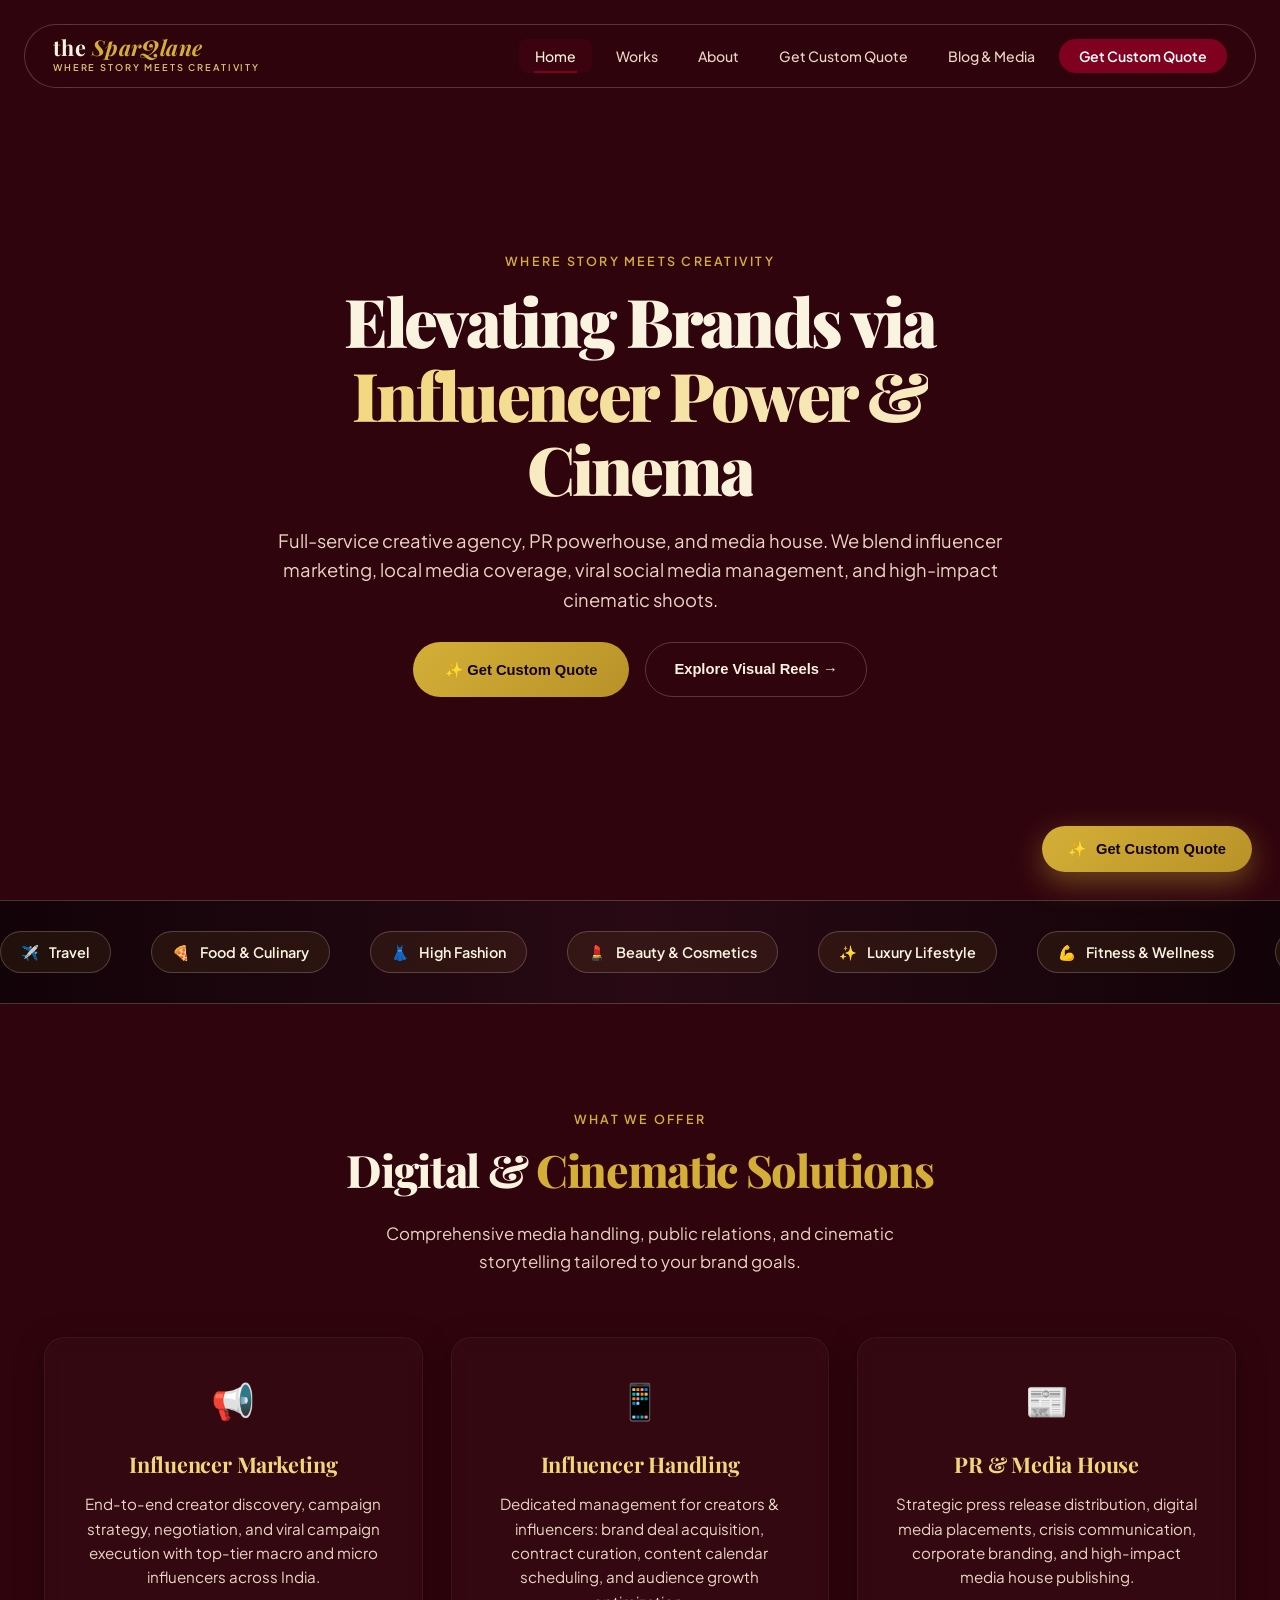
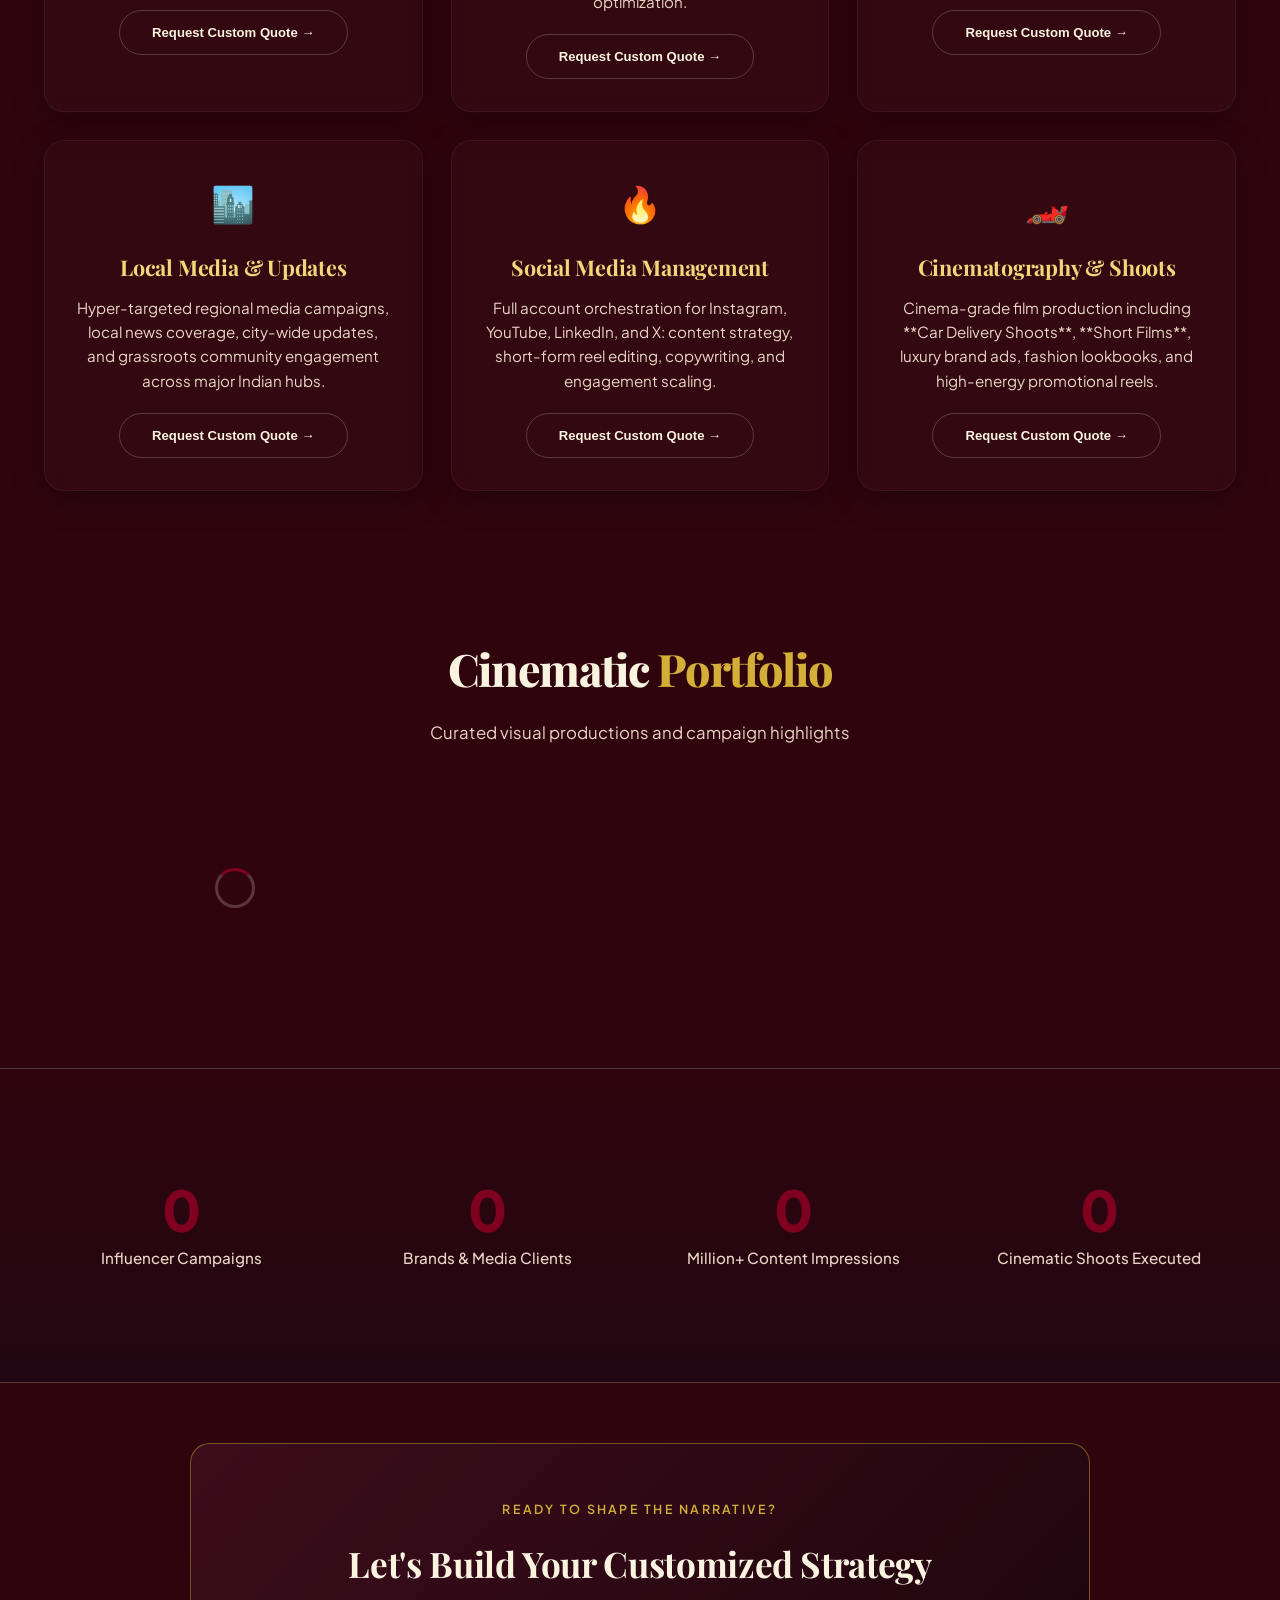
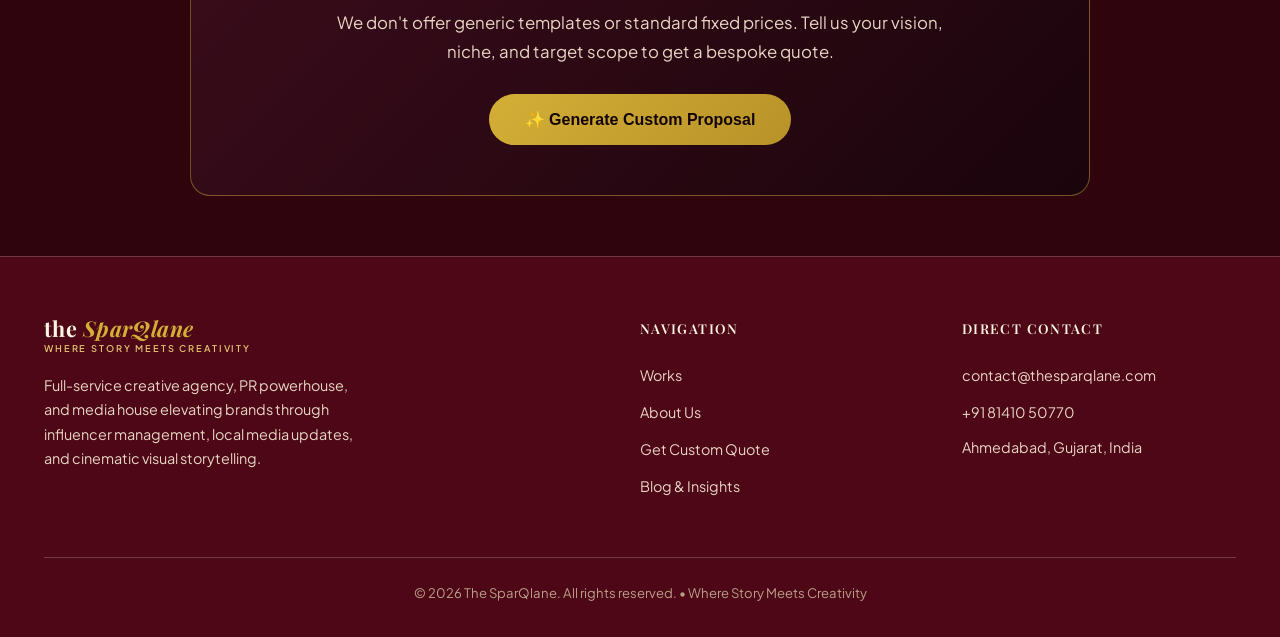
==== index.html @ 9ddf7412 "deploy: 0a9a94c76f637edf16ab7589ad669a1df0dd7931" ====
<!DOCTYPE html>
<html lang="en">

<head>
    <meta charset="UTF-8">
    <meta name="viewport" content="width=device-width, initial-scale=1.0">
    <title>The SparQlane — Influencer Marketing, PR, Media House & Cinematic Studio</title>
    <meta name="description"
        content="The SparQlane — Where Story Meets Creativity. Premier agency for Influencer Marketing, PR, Media House coverage, Local Media Updates, Social Media Management, and Cinematic Shoots (Car Delivery, Short Films).">
    <link rel="stylesheet" href="css/style.css">

    <!-- Favicon & App Icons -->
    <link rel="icon" type="image/x-icon" href="favicon.ico">
    <link rel="icon" type="image/png" sizes="16x16" href="img/favicon-16x16.png">
    <link rel="icon" type="image/png" sizes="32x32" href="img/favicon-32x32.png">

    <!-- Open Graph / Facebook -->
    <meta property="og:type" content="website">
    <meta property="og:url" content="https://thesparqlane.com/">
    <meta property="og:title" content="The SparQlane — Where Story Meets Creativity">
    <meta property="og:description" content="Premier agency for Influencer Marketing, PR, Media House coverage, Local Media Updates, Social Media Management, and Cinematic Shoots.">

    <!-- Schema.org JSON-LD structured data for The SparQlane -->
    <script type="application/ld+json">
    {
      "@context": "https://schema.org",
      "@type": "MarketingAgency",
      "name": "The SparQlane",
      "alternateName": "where story meets creativity",
      "url": "https://thesparqlane.com/",
      "telephone": "+918141050770",
      "priceRange": "$$$",
      "address": {
        "@type": "PostalAddress",
        "addressLocality": "Ahmedabad",
        "addressRegion": "Gujarat",
        "addressCountry": "IN"
      },
      "sameAs": [
        "https://instagram.com/thesparqlane",
        "https://youtube.com/thesparqlane",
        "https://x.com/thesparqlane"
      ]
    }
    </script>
</head>

<body>

    <!-- Scroll Progress Bar -->
    <div class="scroll-progress-bar" id="scroll-progress"></div>

    <!-- ── Navbar ──────────────────────────────────────────────────────────── -->
    <nav class="navbar" id="navbar">
        <div class="container">
            <a href="index.html" class="nav-logo">
                <div class="nav-logo-text">
                    <span class="brand-name-title">the <span>SparQlane</span></span>
                    <span class="brand-tagline-micro">WHERE STORY MEETS CREATIVITY</span>
                </div>
            </a>
            <button class="nav-toggle" id="nav-toggle" aria-label="Toggle navigation menu" aria-expanded="false">
                <span></span><span></span><span></span>
            </button>
            <ul class="nav-links" id="nav-links">
                <li><a href="index.html" class="active">Home</a></li>
                <li><a href="works.html">Works</a></li>
                <li><a href="about.html">About</a></li>
                <li><a href="pricing.html">Get Custom Quote</a></li>
                <li><a href="blog.html">Blog & Media</a></li>
                <li><a href="#" onclick="openQuoteModal(); return false;" class="nav-cta btn-glow-pulse">Get Custom Quote</a></li>
            </ul>
        </div>
    </nav>

    <!-- ── Hero Section ───────────────────────────────────────────────────── -->
    <section class="hero">
        <div class="hero-content animate-entrance stagger-1">
            <div class="tagline-sub animate-entrance stagger-2" style="margin-bottom: 12px;">WHERE STORY MEETS CREATIVITY</div>
            <h1 class="animate-entrance stagger-3" style="font-size: clamp(2.4rem, 5.5vw, 4.2rem); margin-bottom: 20px;">
                Elevating Brands via <span class="gradient-text" style="background: linear-gradient(135deg, var(--gold-bright), var(--text-primary)); -webkit-background-clip: text; -webkit-text-fill-color: transparent;">Influencer Power & Cinema</span>
            </h1>
            <p class="setting-tagline animate-entrance stagger-4" style="max-width: 780px; margin: 0 auto 28px; font-size: 1.15rem; color: var(--text-secondary);">
                Full-service creative agency, PR powerhouse, and media house. We blend influencer marketing, local media coverage, viral social media management, and high-impact cinematic shoots.
            </p>

            <div class="hero-buttons animate-entrance stagger-5" style="display:flex; gap:16px; justify-content:center; flex-wrap:wrap;">
                <button onclick="openQuoteModal()" class="btn btn-primary btn-glow-pulse" style="background: linear-gradient(135deg, var(--gold), #b89228); color:#120308; font-weight:700; padding: 14px 32px; border-radius: 40px;">
                    ✨ Get Custom Quote
                </button>
                <a href="works.html" class="btn btn-secondary" style="border-radius: 40px; padding: 14px 28px; border-color: var(--border);">
                    Explore Visual Reels →
                </a>
            </div>
        </div>
    </section>

    <!-- ── Niche Marquee Ticker ───────────────────────────────────────────── -->
    <div class="niche-ticker-section">
        <div class="niche-ticker-track">
            <div class="niche-pill-item"><span class="niche-pill-icon">✈️</span> Travel</div>
            <div class="niche-pill-item"><span class="niche-pill-icon">🍕</span> Food & Culinary</div>
            <div class="niche-pill-item"><span class="niche-pill-icon">👗</span> High Fashion</div>
            <div class="niche-pill-item"><span class="niche-pill-icon">💄</span> Beauty & Cosmetics</div>
            <div class="niche-pill-item"><span class="niche-pill-icon">✨</span> Luxury Lifestyle</div>
            <div class="niche-pill-item"><span class="niche-pill-icon">💪</span> Fitness & Wellness</div>
            <div class="niche-pill-item"><span class="niche-pill-icon">💼</span> Corporate & Business</div>
            <div class="niche-pill-item"><span class="niche-pill-icon">🏛️</span> History & Heritage</div>
            <div class="niche-pill-item"><span class="niche-pill-icon">🏎️</span> Car Delivery Shoots</div>
            <div class="niche-pill-item"><span class="niche-pill-icon">🍿</span> Short Films</div>
            <!-- Duplicate for continuous marquee -->
            <div class="niche-pill-item"><span class="niche-pill-icon">✈️</span> Travel</div>
            <div class="niche-pill-item"><span class="niche-pill-icon">🍕</span> Food & Culinary</div>
            <div class="niche-pill-item"><span class="niche-pill-icon">👗</span> High Fashion</div>
            <div class="niche-pill-item"><span class="niche-pill-icon">💄</span> Beauty & Cosmetics</div>
            <div class="niche-pill-item"><span class="niche-pill-icon">✨</span> Luxury Lifestyle</div>
            <div class="niche-pill-item"><span class="niche-pill-icon">💪</span> Fitness & Wellness</div>
            <div class="niche-pill-item"><span class="niche-pill-icon">💼</span> Corporate & Business</div>
            <div class="niche-pill-item"><span class="niche-pill-icon">🏛️</span> History & Heritage</div>
            <div class="niche-pill-item"><span class="niche-pill-icon">🏎️</span> Car Delivery Shoots</div>
            <div class="niche-pill-item"><span class="niche-pill-icon">🍿</span> Short Films</div>
        </div>
    </div>

    <!-- ── Services Section ───────────────────────────────────────────────── -->
    <section class="section" id="services-section">
        <div class="container">
            <div style="text-align:center; max-width:700px; margin: 0 auto 50px;">
                <span class="tagline-sub">WHAT WE OFFER</span>
                <h2 class="section-title fade-in">Digital & <span class="accent-text" style="color:var(--gold);">Cinematic Solutions</span></h2>
                <p class="section-subtitle fade-in">Comprehensive media handling, public relations, and cinematic storytelling tailored to your brand goals.</p>
            </div>

            <div class="workflow-grid" style="display:grid; grid-template-columns: repeat(auto-fit, minmax(320px, 1fr)); gap: 28px;">
                
                <div class="workflow-card glass-card fade-in" style="background: var(--bg-card); border: 1px solid var(--border); padding: 32px; border-radius: var(--radius-lg); position:relative;">
                    <div style="font-size: 2.2rem; margin-bottom: 16px;">📢</div>
                    <h3 style="font-size: 1.35rem; color: var(--gold-bright); margin-bottom: 10px;">Influencer Marketing</h3>
                    <p style="color: var(--text-secondary); font-size: 0.95rem; line-height: 1.6;">
                        End-to-end creator discovery, campaign strategy, negotiation, and viral campaign execution with top-tier macro and micro influencers across India.
                    </p>
                    <button onclick="openQuoteModal('Influencer Marketing')" class="btn btn-secondary" style="margin-top: 20px; font-size: 0.82rem; border-color: var(--border);">Request Custom Quote →</button>
                </div>

                <div class="workflow-card glass-card fade-in" style="background: var(--bg-card); border: 1px solid var(--border); padding: 32px; border-radius: var(--radius-lg);">
                    <div style="font-size: 2.2rem; margin-bottom: 16px;">📱</div>
                    <h3 style="font-size: 1.35rem; color: var(--gold-bright); margin-bottom: 10px;">Influencer Handling</h3>
                    <p style="color: var(--text-secondary); font-size: 0.95rem; line-height: 1.6;">
                        Dedicated management for creators & influencers: brand deal acquisition, contract curation, content calendar scheduling, and audience growth optimization.
                    </p>
                    <button onclick="openQuoteModal('Influencer Handling')" class="btn btn-secondary" style="margin-top: 20px; font-size: 0.82rem; border-color: var(--border);">Request Custom Quote →</button>
                </div>

                <div class="workflow-card glass-card fade-in" style="background: var(--bg-card); border: 1px solid var(--border); padding: 32px; border-radius: var(--radius-lg);">
                    <div style="font-size: 2.2rem; margin-bottom: 16px;">📰</div>
                    <h3 style="font-size: 1.35rem; color: var(--gold-bright); margin-bottom: 10px;">PR & Media House</h3>
                    <p style="color: var(--text-secondary); font-size: 0.95rem; line-height: 1.6;">
                        Strategic press release distribution, digital media placements, crisis communication, corporate branding, and high-impact media house publishing.
                    </p>
                    <button onclick="openQuoteModal('PR & Media House')" class="btn btn-secondary" style="margin-top: 20px; font-size: 0.82rem; border-color: var(--border);">Request Custom Quote →</button>
                </div>

                <div class="workflow-card glass-card fade-in" style="background: var(--bg-card); border: 1px solid var(--border); padding: 32px; border-radius: var(--radius-lg);">
                    <div style="font-size: 2.2rem; margin-bottom: 16px;">🏙️</div>
                    <h3 style="font-size: 1.35rem; color: var(--gold-bright); margin-bottom: 10px;">Local Media & Updates</h3>
                    <p style="color: var(--text-secondary); font-size: 0.95rem; line-height: 1.6;">
                        Hyper-targeted regional media campaigns, local news coverage, city-wide updates, and grassroots community engagement across major Indian hubs.
                    </p>
                    <button onclick="openQuoteModal('Local Media & Local Updates')" class="btn btn-secondary" style="margin-top: 20px; font-size: 0.82rem; border-color: var(--border);">Request Custom Quote →</button>
                </div>

                <div class="workflow-card glass-card fade-in" style="background: var(--bg-card); border: 1px solid var(--border); padding: 32px; border-radius: var(--radius-lg);">
                    <div style="font-size: 2.2rem; margin-bottom: 16px;">🔥</div>
                    <h3 style="font-size: 1.35rem; color: var(--gold-bright); margin-bottom: 10px;">Social Media Management</h3>
                    <p style="color: var(--text-secondary); font-size: 0.95rem; line-height: 1.6;">
                        Full account orchestration for Instagram, YouTube, LinkedIn, and X: content strategy, short-form reel editing, copywriting, and engagement scaling.
                    </p>
                    <button onclick="openQuoteModal('Social Media Management')" class="btn btn-secondary" style="margin-top: 20px; font-size: 0.82rem; border-color: var(--border);">Request Custom Quote →</button>
                </div>

                <div class="workflow-card glass-card fade-in" style="background: var(--bg-card); border: 1px solid var(--border); padding: 32px; border-radius: var(--radius-lg);">
                    <div style="font-size: 2.2rem; margin-bottom: 16px;">🏎️</div>
                    <h3 style="font-size: 1.35rem; color: var(--gold-bright); margin-bottom: 10px;">Cinematography & Shoots</h3>
                    <p style="color: var(--text-secondary); font-size: 0.95rem; line-height: 1.6;">
                        Cinema-grade film production including **Car Delivery Shoots**, **Short Films**, luxury brand ads, fashion lookbooks, and high-energy promotional reels.
                    </p>
                    <button onclick="openQuoteModal('Cinematography Shoot')" class="btn btn-secondary" style="margin-top: 20px; font-size: 0.82rem; border-color: var(--border);">Request Custom Quote →</button>
                </div>

            </div>
        </div>
    </section>

    <!-- ── Featured Portfolio ─────────────────────────────────────────────── -->
    <section class="section" id="featured-section" style="padding-top: 40px;">
        <div class="container">
            <h2 class="section-title fade-in">Cinematic <span class="accent-text" style="color:var(--gold);">Portfolio</span></h2>
            <p class="section-subtitle fade-in">Curated visual productions and campaign highlights</p>
            <div class="featured-grid" id="featured-grid">
                <div class="loading">
                    <div class="spinner"></div>
                </div>
            </div>
        </div>
    </section>

    <!-- ── Agency Performance Impact ──────────────────────────────────────── -->
    <section class="stats-section section" style="padding: 80px 0; background: linear-gradient(180deg, var(--bg-primary), #200711);">
        <div class="container">
            <div class="stats-grid">
                <div class="stat-item fade-in">
                    <div class="stat-number" data-target="250">0</div>
                    <div class="stat-label">Influencer Campaigns</div>
                </div>
                <div class="stat-item fade-in">
                    <div class="stat-number" data-target="180">0</div>
                    <div class="stat-label">Brands & Media Clients</div>
                </div>
                <div class="stat-item fade-in">
                    <div class="stat-number" data-target="15">0</div>
                    <div class="stat-label">Million+ Content Impressions</div>
                </div>
                <div class="stat-item fade-in">
                    <div class="stat-number" data-target="100">0</div>
                    <div class="stat-label">Cinematic Shoots Executed</div>
                </div>
            </div>
        </div>
    </section>

    <!-- ── Custom Quote CTA Banner ────────────────────────────────────────── -->
    <section class="section" style="padding: 60px 0;">
        <div class="container">
            <div class="quote-card-builder" style="text-align: center; max-width: 900px; margin: 0 auto; background: linear-gradient(135deg, rgba(65,16,32,0.8), rgba(24,5,12,0.9)); border: 1px solid var(--border-light); padding: 50px 30px;">
                <span class="tagline-sub">READY TO SHAPE THE NARRATIVE?</span>
                <h2 style="font-size: 2.2rem; color: var(--text-primary); margin: 12px 0 16px;">Let's Build Your Customized Strategy</h2>
                <p style="color: var(--text-secondary); max-width: 620px; margin: 0 auto 28px; font-size: 1.05rem;">
                    We don't offer generic templates or standard fixed prices. Tell us your vision, niche, and target scope to get a bespoke quote.
                </p>
                <button onclick="openQuoteModal()" class="btn btn-primary btn-glow-pulse" style="background: linear-gradient(135deg, var(--gold), #b89228); color:#120308; font-weight:700; font-size: 1rem; padding: 16px 36px; border-radius: 50px;">
                    ✨ Generate Custom Proposal
                </button>
            </div>
        </div>
    </section>

    <!-- ── Lightbox ───────────────────────────────────────────────────────── -->
    <div class="lightbox" id="lightbox">
        <button class="lightbox-close" onclick="closeLightbox()">✕</button>
        <div class="lightbox-content">
            <iframe id="lightbox-iframe" src="" allowfullscreen
                allow="accelerometer; autoplay; clipboard-write; encrypted-media; gyroscope; picture-in-picture">
            </iframe>
        </div>
    </div>

    <!-- ── Footer ─────────────────────────────────────────────────────────── -->
    <footer class="footer">
        <div class="container">
            <div class="footer-grid">
                <div class="footer-brand">
                    <a href="index.html" class="nav-logo">
                        <div class="nav-logo-text">
                            <span class="brand-name-title">the <span>SparQlane</span></span>
                            <span class="brand-tagline-micro">WHERE STORY MEETS CREATIVITY</span>
                        </div>
                    </a>
                    <p class="setting-about_text" style="margin-top: 16px;">
                        Full-service creative agency, PR powerhouse, and media house elevating brands through influencer management, local media updates, and cinematic visual storytelling.
                    </p>
                </div>
                <div>
                    <h4>Navigation</h4>
                    <ul class="footer-links">
                        <li><a href="works.html">Works</a></li>
                        <li><a href="about.html">About Us</a></li>
                        <li><a href="pricing.html">Get Custom Quote</a></li>
                        <li><a href="blog.html">Blog & Insights</a></li>
                    </ul>
                </div>
                <div>
                    <h4>Direct Contact</h4>
                    <ul class="footer-links">
                        <li><a href="mailto:contact@thesparqlane.com" class="setting-email">contact@thesparqlane.com</a></li>
                        <li><a href="tel:+918141050770" class="setting-phone">+91 81410 50770</a></li>
                        <li class="setting-location" style="color: var(--text-secondary); font-size: 0.9rem;">Ahmedabad, Gujarat, India</li>
                    </ul>
                </div>
            </div>
            <div class="footer-bottom">
                &copy; 2026 <span class="setting-site_name">The SparQlane</span>. All rights reserved. • Where Story Meets Creativity
            </div>
        </div>
    </footer>

    <!-- ── Scripts ─────────────────────────────────────────────────────────── -->
    <script src="js/api.js"></script>
    <script src="js/gallery.js"></script>
    <script>
        window.addEventListener("scroll", () => {
            const scrollProgress = document.getElementById("scroll-progress");
            if (scrollProgress) {
                const totalHeight = document.documentElement.scrollHeight - window.innerHeight;
                if (totalHeight > 0) {
                    scrollProgress.style.width = ((window.scrollY / totalHeight) * 100) + "%";
                }
            }
            document.getElementById("navbar").classList.toggle("scrolled", window.scrollY > 50);
        });

        const navToggle = document.getElementById("nav-toggle");
        const navLinks = document.getElementById("nav-links");
        navToggle.addEventListener("click", () => {
            navToggle.classList.toggle("active");
            navLinks.classList.toggle("open");
        });

        const observer = new IntersectionObserver(
            (entries) => entries.forEach((e) => {
                if (e.isIntersecting) { e.target.classList.add("visible"); observer.unobserve(e.target); }
            }),
            { threshold: 0.15 }
        );
        document.querySelectorAll(".fade-in, .fade-in-left, .fade-in-right").forEach((el) => observer.observe(el));
    </script>
</body>

</html>
---- css/style.css ----
/* ═══════════════════════════════════════════════════════════════════════════════
   THE SPARQLANE — Creative Agency, PR & Media House
   WHERE STORY MEETS CREATIVITY
   Color Palette: Deep Rich Maroon (#30040D / #4D0717) + Soft Warm Beige (#F5EBE0 / #FAF3E0) + Champagne Gold (#D4AF37)
   Fonts: Playfair Display & Plus Jakarta Sans (Google Fonts)
   ═══════════════════════════════════════════════════════════════════════════════ */

@import url('https://fonts.googleapis.com/css2?family=Playfair+Display:ital,wght@0,400;0,600;0,700;0,800;1,400;1,600&family=Plus+Jakarta+Sans:ital,wght@0,300;0,400;0,500;0,600;0,700;0,800;1,400&family=Outfit:wght@400;600;700&display=swap');

/* ── CSS Custom Properties ─────────────────────────────────────────────────── */
:root {
    --bg-primary: #30040D;
    --bg-secondary: #4D0717;
    --bg-card: rgba(77, 7, 23, 0.75);
    --bg-card-hover: rgba(105, 12, 33, 0.9);
    --bg-glass: rgba(48, 4, 13, 0.92);
    --text-primary: #FAF3E0;
    --text-secondary: #E8D5C4;
    --text-muted: #BC9F88;
    --accent: #800020;
    --accent-hover: #9E0A2D;
    --accent-glow: rgba(128, 0, 32, 0.4);
    --accent-subtle: rgba(128, 0, 32, 0.15);
    --beige: #F5EBE0;
    --beige-light: #FAF3E0;
    --beige-muted: #D9C3B0;
    --gold: #D4AF37;
    --gold-bright: #F2D679;
    --gold-glow: rgba(212, 175, 55, 0.35);
    --gold-subtle: rgba(212, 175, 55, 0.12);
    --border: rgba(245, 235, 224, 0.22);
    --border-light: rgba(212, 175, 55, 0.45);
    --success: #10b981;
    --error: #ef4444;
    --radius-sm: 8px;
    --radius-md: 14px;
    --radius-lg: 20px;
    --radius-xl: 28px;
    --shadow-sm: 0 4px 14px rgba(0,0,0,0.4);
    --shadow-md: 0 12px 40px rgba(0,0,0,0.6);
    --shadow-lg: 0 20px 60px rgba(0,0,0,0.75);
    --shadow-glow: 0 0 35px rgba(212, 175, 55, 0.2);
    --transition: 0.3s cubic-bezier(0.4, 0, 0.2, 1);
    --transition-fast: 0.15s ease;
    --max-width: 1240px;
    --nav-height: 88px;

    /* Secondary highlights */
    --secondary-accent: #F5EBE0;
    --secondary-accent-glow: rgba(245, 235, 224, 0.25);
}

/* ── Reset & Base ──────────────────────────────────────────────────────────── */
*, *::before, *::after {
    margin: 0;
    padding: 0;
    box-sizing: border-box;
}

html {
    scroll-behavior: smooth;
    font-size: 16px;
    -webkit-font-smoothing: antialiased;
    -moz-osx-font-smoothing: grayscale;
}

body {
    font-family: 'Plus Jakarta Sans', -apple-system, BlinkMacSystemFont, sans-serif;
    background: var(--bg-primary);
    color: var(--text-primary);
    line-height: 1.7;
    overflow-x: hidden;
    min-height: 100vh;
}

h1, h2, h3, h4, h5, h6, .section-title, .nav-logo {
    font-family: 'Playfair Display', 'Outfit', serif;
    letter-spacing: -0.01em;
}

.tagline-sub {
    font-family: 'Plus Jakarta Sans', sans-serif;
    letter-spacing: 0.18em;
    text-transform: uppercase;
    font-size: 0.78rem;
    font-weight: 600;
    color: var(--gold);
}

a {
    color: var(--accent);
    text-decoration: none;
    transition: color var(--transition-fast);
}

a:hover {
    color: var(--accent-hover);
}

img {
    max-width: 100%;
    height: auto;
    display: block;
}

/* ── Scrollbar ─────────────────────────────────────────────────────────────── */
::-webkit-scrollbar {
    width: 8px;
}
::-webkit-scrollbar-track {
    background: var(--bg-primary);
}
::-webkit-scrollbar-thumb {
    background: var(--border-light);
    border-radius: 4px;
}
::-webkit-scrollbar-thumb:hover {
    background: var(--text-muted);
}

/* ── Utility Classes ──────────────────────────────────────────────────────── */
.container {
    max-width: var(--max-width);
    margin: 0 auto;
    padding: 0 24px;
}

.section {
    padding: 100px 0;
}

.section-title {
    font-size: clamp(1.8rem, 4vw, 2.8rem);
    font-weight: 800;
    text-align: center;
    margin-bottom: 12px;
    letter-spacing: -0.03em;
}

.section-subtitle {
    text-align: center;
    color: var(--text-secondary);
    font-size: 1.05rem;
    margin-bottom: 60px;
    max-width: 600px;
    margin-left: auto;
    margin-right: auto;
}

.accent-text {
    color: var(--accent);
}

.gradient-text {
    background: linear-gradient(135deg, var(--accent), var(--secondary-accent));
    -webkit-background-clip: text;
    background-clip: text;
    -webkit-text-fill-color: transparent;
}

/* ── Fade-in Animation ─────────────────────────────────────────────────────── */
.fade-in {
    opacity: 0;
    transform: translateY(30px);
    transition: opacity 0.8s ease, transform 0.8s ease;
}

.fade-in.visible {
    opacity: 1;
    transform: translateY(0);
}

.fade-in-left {
    opacity: 0;
    transform: translateX(-40px);
    transition: opacity 0.8s ease, transform 0.8s ease;
}

.fade-in-left.visible {
    opacity: 1;
    transform: translateX(0);
}

.fade-in-right {
    opacity: 0;
    transform: translateX(40px);
    transition: opacity 0.8s ease, transform 0.8s ease;
}

.fade-in-right.visible {
    opacity: 1;
    transform: translateX(0);
}

/* ── Navbar ────────────────────────────────────────────────────────────────── */
.navbar {
    position: fixed;
    top: 24px;
    left: 50%;
    transform: translateX(-50%);
    width: calc(100% - 48px);
    max-width: var(--max-width);
    height: 64px;
    background: var(--bg-glass);
    backdrop-filter: blur(24px);
    -webkit-backdrop-filter: blur(24px);
    border: 1px solid var(--border);
    border-radius: 9999px;
    z-index: 1000;
    transition: all var(--transition);
}

.navbar.scrolled {
    background: var(--bg-glass);
    box-shadow: var(--shadow-md);
    border-color: var(--border-light);
}

.navbar .container {
    display: flex;
    align-items: center;
    justify-content: space-between;
    height: 100%;
    width: 100%;
    padding: 0 28px;
}

.nav-logo {
    font-size: 1.3rem;
    font-weight: 800;
    letter-spacing: 0.06em;
    color: var(--text-primary);
    display: flex;
    align-items: center;
    gap: 8px;
}

.nav-logo .logo-accent {
    color: var(--accent);
}

.nav-logo-icon {
    width: 32px;
    height: 32px;
    background: var(--accent);
    border-radius: var(--radius-sm);
    display: flex;
    align-items: center;
    justify-content: center;
    font-size: 0.9rem;
    color: var(--bg-primary);
    font-weight: 900;
}

.nav-logo-img {
    height: 44px; /* Balanced for brand logo next to text */
    width: auto;
    object-fit: contain;
    display: block;
    transition: transform var(--transition);
}

.nav-logo:hover .nav-logo-img {
    transform: scale(1.04);
}

.nav-links {
    display: flex;
    align-items: center;
    gap: 8px;
    list-style: none;
}

.nav-links a {
    color: var(--text-secondary);
    font-size: 0.88rem;
    font-weight: 500;
    padding: 8px 16px;
    border-radius: var(--radius-sm);
    transition: all var(--transition-fast);
    position: relative;
}

.nav-links a:hover,
.nav-links a.active {
    color: var(--text-primary);
    background: var(--accent-subtle);
}

.nav-links a.nav-cta {
    background: var(--accent);
    color: #ffffff;
    font-weight: 600;
    padding: 8px 20px;
    border-radius: 9999px;
}

.nav-links a.nav-cta:hover {
    background: var(--accent-hover);
    color: var(--bg-primary);
}

/* Mobile menu toggle */
.nav-toggle {
    display: none;
    flex-direction: column;
    gap: 5px;
    background: none;
    border: none;
    cursor: pointer;
    padding: 8px;
}

.nav-toggle span {
    display: block;
    width: 24px;
    height: 2px;
    background: var(--text-primary);
    border-radius: 2px;
    transition: all var(--transition);
}

.nav-toggle.active span:nth-child(1) {
    transform: rotate(45deg) translate(5px, 5px);
}
.nav-toggle.active span:nth-child(2) {
    opacity: 0;
}
.nav-toggle.active span:nth-child(3) {
    transform: rotate(-45deg) translate(5px, -5px);
}

/* ── Hero Section ──────────────────────────────────────────────────────────── */
.hero {
    min-height: 100vh;
    display: flex;
    align-items: center;
    justify-content: center;
    text-align: center;
    padding: calc(var(--nav-height) + 40px) 24px 80px;
    position: relative;
    overflow: hidden;
}

.hero::before {
    content: '';
    position: absolute;
    top: -50%;
    left: -50%;
    width: 200%;
    height: 200%;
    background: radial-gradient(circle at 50% 50%, rgba(229, 184, 66, 0.05) 0%, transparent 60%);
    pointer-events: none;
    display: none; /* Removed generic AI glow */
}

@keyframes heroGlow {
    0%   { transform: translate(0, 0) scale(1); opacity: 0.4; }
    100% { transform: translate(-5%, 5%) scale(1.1); opacity: 0.6; }
}

.hero-content {
    position: relative;
    z-index: 1;
    max-width: 800px;
}

.hero-badge {
    display: inline-flex;
    align-items: center;
    gap: 8px;
    padding: 8px 20px;
    background: var(--accent-subtle);
    border: 1px solid var(--border);
    border-radius: 100px;
    font-size: 0.85rem;
    font-weight: 500;
    color: var(--accent);
    margin-bottom: 32px;
}

.hero-badge::before {
    content: '';
    width: 8px;
    height: 8px;
    background: var(--accent);
    border-radius: 50%;
    animation: pulse 2s ease-in-out infinite;
}

@keyframes pulse {
    0%, 100% { opacity: 1; transform: scale(1); }
    50%      { opacity: 0.5; transform: scale(1.5); }
}

.hero h1 {
    font-size: clamp(2.5rem, 6vw, 4.5rem);
    font-weight: 900;
    line-height: 1.1;
    letter-spacing: -0.04em;
    margin-bottom: 20px;
}

.hero p {
    font-size: clamp(1rem, 2vw, 1.25rem);
    color: var(--text-secondary);
    margin-bottom: 16px;
    line-height: 1.6;
}

.hero-tags {
    display: flex;
    align-items: center;
    justify-content: center;
    gap: 16px;
    margin-bottom: 40px;
    flex-wrap: wrap;
}

.hero-tags span {
    font-size: 0.9rem;
    color: var(--text-secondary);
    font-weight: 500;
}

.hero-tags .dot {
    width: 4px;
    height: 4px;
    background: var(--accent);
    border-radius: 50%;
}

.hero-showreel {
    margin: 48px auto 40px;
    max-width: 720px;
    border-radius: var(--radius-lg);
    overflow: hidden;
    box-shadow: var(--shadow-lg), var(--shadow-glow);
    border: 1px solid var(--border-light);
    aspect-ratio: 16 / 9;
}

.hero-showreel iframe {
    width: 100%;
    height: 100%;
    border: none;
}

.hero-buttons {
    display: flex;
    gap: 16px;
    justify-content: center;
    flex-wrap: wrap;
}

/* ── Buttons ───────────────────────────────────────────────────────────────── */
.btn {
    display: inline-flex;
    align-items: center;
    justify-content: center;
    gap: 8px;
    padding: 14px 32px;
    font-family: 'Inter', sans-serif;
    font-size: 0.92rem;
    font-weight: 600;
    border-radius: 9999px;
    border: none;
    cursor: pointer;
    transition: all var(--transition);
    text-decoration: none;
    white-space: nowrap;
}

.btn-primary {
    background: var(--accent);
    color: #ffffff;
}

.btn-primary:hover {
    background: var(--accent-hover);
    color: #ffffff;
    transform: translateY(-2px);
    box-shadow: 0 8px 24px var(--accent-glow);
}

.btn-secondary {
    background: transparent;
    color: var(--text-primary);
    border: 1px solid var(--border-light);
}

.btn-secondary:hover {
    border-color: var(--accent);
    color: var(--accent);
    transform: translateY(-2px);
}

.btn-sm {
    padding: 8px 18px;
    font-size: 0.82rem;
}

.btn-danger {
    background: var(--error);
    color: white;
}

.btn-danger:hover {
    background: #dc2626;
}

/* ── Featured Videos ───────────────────────────────────────────────────────── */
.featured-grid {
    display: grid;
    grid-template-columns: repeat(auto-fill, minmax(340px, 1fr));
    gap: 24px;
}

/* ── Video Card ────────────────────────────────────────────────────────────── */
.video-card {
    background: var(--bg-card);
    border-radius: var(--radius-lg);
    overflow: hidden;
    border: 1px solid var(--border);
    transition: all var(--transition);
    cursor: pointer;
}

.video-card:hover {
    transform: translateY(-6px);
    border-color: var(--border-light);
    box-shadow: var(--shadow-md);
}

.video-card-thumb {
    position: relative;
    aspect-ratio: 16 / 9;
    overflow: hidden;
    background: var(--bg-secondary);
}

.video-card-thumb img {
    width: 100%;
    height: 100%;
    object-fit: cover;
    transition: transform var(--transition);
}

.video-card:hover .video-card-thumb img {
    transform: scale(1.05);
}

.video-card-play {
    position: absolute;
    top: 50%;
    left: 50%;
    transform: translate(-50%, -50%);
    width: 56px;
    height: 56px;
    background: linear-gradient(135deg, rgba(229, 184, 66, 0.9), rgba(168, 124, 17, 0.9));
    border-radius: 50%;
    display: flex;
    align-items: center;
    justify-content: center;
    opacity: 0;
    transition: all var(--transition);
    backdrop-filter: blur(4px);
}

.video-card-play::after {
    content: '';
    width: 0;
    height: 0;
    border-style: solid;
    border-width: 10px 0 10px 18px;
    border-color: transparent transparent transparent var(--bg-primary);
    margin-left: 3px;
}

.video-card:hover .video-card-play {
    opacity: 1;
    transform: translate(-50%, -50%) scale(1);
}

.video-card-body {
    padding: 20px;
}

.video-card-body h3 {
    font-size: 1rem;
    font-weight: 600;
    margin-bottom: 8px;
    line-height: 1.4;
}

.video-card-body .category-badge {
    display: inline-block;
    padding: 4px 12px;
    font-size: 0.72rem;
    font-weight: 600;
    text-transform: uppercase;
    letter-spacing: 0.08em;
    background: var(--accent-subtle);
    color: var(--accent);
    border-radius: 100px;
}

/* ── Tools Strip ───────────────────────────────────────────────────────────── */
.tools-strip {
    background: var(--bg-secondary);
    border-top: 1px solid var(--border);
    border-bottom: 1px solid var(--border);
}

.tools-grid {
    display: flex;
    justify-content: center;
    gap: 20px;
    flex-wrap: wrap;
}

.tool-badge {
    display: flex;
    align-items: center;
    gap: 10px;
    padding: 14px 24px;
    background: var(--bg-card);
    border: 1px solid var(--border);
    border-radius: var(--radius-md);
    font-size: 0.88rem;
    font-weight: 500;
    color: var(--text-secondary);
    transition: all var(--transition);
}

.tool-badge:hover {
    border-color: var(--accent);
    color: var(--accent);
    transform: translateY(-2px);
    box-shadow: var(--shadow-sm);
}

.tool-badge .tool-icon {
    width: 28px;
    height: 28px;
    background: var(--accent-subtle);
    border-radius: var(--radius-sm);
    display: flex;
    align-items: center;
    justify-content: center;
    font-size: 0.85rem;
}

/* ── Stats Section ─────────────────────────────────────────────────────────── */
.stats-section {
    background: var(--bg-secondary);
    border-top: 1px solid var(--border);
    border-bottom: 1px solid var(--border);
}

.stats-grid {
    display: grid;
    grid-template-columns: repeat(auto-fit, minmax(200px, 1fr));
    gap: 32px;
    text-align: center;
}

.stat-item {
    padding: 32px 16px;
}

.stat-number {
    font-size: clamp(2.5rem, 5vw, 3.5rem);
    font-weight: 900;
    color: var(--accent);
    line-height: 1;
    margin-bottom: 8px;
}

.stat-label {
    font-size: 0.95rem;
    color: var(--text-secondary);
    font-weight: 500;
}

/* ── Footer ────────────────────────────────────────────────────────────────── */
.footer {
    background: var(--bg-secondary);
    border-top: 1px solid var(--border);
    padding: 60px 0 32px;
}

.footer-grid {
    display: grid;
    grid-template-columns: 2fr 1fr 1fr;
    gap: 48px;
    margin-bottom: 48px;
}

.footer-brand p {
    color: var(--text-secondary);
    margin-top: 12px;
    font-size: 0.9rem;
    max-width: 320px;
    line-height: 1.7;
}

.footer h4 {
    font-size: 0.85rem;
    font-weight: 600;
    text-transform: uppercase;
    letter-spacing: 0.1em;
    color: var(--text-primary);
    margin-bottom: 20px;
}

.footer-links {
    list-style: none;
}

.footer-links li {
    margin-bottom: 10px;
}

.footer-links a {
    color: var(--text-secondary);
    font-size: 0.9rem;
    transition: color var(--transition-fast);
}

.footer-links a:hover {
    color: var(--accent);
}

.footer-social {
    display: flex;
    gap: 12px;
    margin-top: 16px;
}

.footer-social a {
    width: 40px;
    height: 40px;
    display: flex;
    align-items: center;
    justify-content: center;
    background: var(--bg-card);
    border: 1px solid var(--border);
    border-radius: var(--radius-sm);
    color: var(--text-secondary);
    font-size: 1rem;
    transition: all var(--transition);
}

.footer-social a:hover {
    background: var(--accent);
    color: var(--bg-primary);
    border-color: var(--accent);
    transform: translateY(-2px);
}

.footer-bottom {
    border-top: 1px solid var(--border);
    padding-top: 24px;
    text-align: center;
    color: var(--text-muted);
    font-size: 0.82rem;
}

/* ── Portfolio Gallery ─────────────────────────────────────────────────────── */
.filter-bar {
    display: flex;
    justify-content: center;
    gap: 10px;
    margin-bottom: 48px;
    flex-wrap: wrap;
}

.filter-btn {
    padding: 10px 24px;
    background: var(--bg-card);
    border: 1px solid var(--border);
    border-radius: 100px;
    color: var(--text-secondary);
    font-family: 'Inter', sans-serif;
    font-size: 0.85rem;
    font-weight: 500;
    cursor: pointer;
    transition: all var(--transition);
}

.filter-btn:hover,
.filter-btn.active {
    background: var(--accent);
    color: var(--bg-primary);
    border-color: var(--accent);
}

.video-grid {
    display: grid;
    grid-template-columns: repeat(3, 1fr);
    gap: 24px;
}

/* ── Lightbox ──────────────────────────────────────────────────────────────── */
.lightbox {
    display: none;
    position: fixed;
    top: 0;
    left: 0;
    width: 100%;
    height: 100%;
    background: rgba(0, 0, 0, 0.95);
    z-index: 9999;
    align-items: center;
    justify-content: center;
    padding: 24px;
    backdrop-filter: blur(10px);
}

.lightbox.active {
    display: flex;
}

.lightbox-content {
    width: 100%;
    max-width: 900px;
    aspect-ratio: 16 / 9;
    border-radius: var(--radius-lg);
    overflow: hidden;
    position: relative;
    box-shadow: var(--shadow-lg);
}

.lightbox-content iframe {
    width: 100%;
    height: 100%;
    border: none;
}

.lightbox-close {
    position: absolute;
    top: 24px;
    right: 24px;
    width: 48px;
    height: 48px;
    background: var(--bg-card);
    border: 1px solid var(--border);
    border-radius: 50%;
    color: var(--text-primary);
    font-size: 1.5rem;
    display: flex;
    align-items: center;
    justify-content: center;
    cursor: pointer;
    transition: all var(--transition);
    z-index: 10000;
}

.lightbox-close:hover {
    background: var(--accent);
    color: var(--bg-primary);
}

/* ── Contact / Hire Form ───────────────────────────────────────────────────── */
.contact-page {
    padding-top: calc(var(--nav-height) + 60px);
    min-height: 100vh;
}

.contact-layout {
    display: grid;
    grid-template-columns: 1fr 1fr;
    gap: 60px;
    align-items: start;
}

.contact-info {
    padding: 40px 0;
}

.contact-info h1 {
    font-size: clamp(2rem, 4vw, 3rem);
    font-weight: 800;
    letter-spacing: -0.03em;
    margin-bottom: 16px;
}

.contact-info p {
    color: var(--text-secondary);
    font-size: 1.05rem;
    line-height: 1.7;
    margin-bottom: 32px;
}

.contact-details {
    list-style: none;
    margin-top: 32px;
}

.contact-details li {
    display: flex;
    align-items: center;
    gap: 16px;
    margin-bottom: 20px;
    color: var(--text-secondary);
    font-size: 0.95rem;
}

.contact-details li .icon {
    width: 44px;
    height: 44px;
    background: var(--accent-subtle);
    border: 1px solid rgba(139, 92, 246, 0.15);
    border-radius: var(--radius-md);
    display: flex;
    align-items: center;
    justify-content: center;
    font-size: 1.1rem;
    flex-shrink: 0;
}

.contact-form-card {
    background: var(--bg-card);
    border: 1px solid var(--border);
    border-radius: var(--radius-xl);
    padding: 40px;
}

.form-group {
    margin-bottom: 20px;
}

.form-group label {
    display: block;
    font-size: 0.85rem;
    font-weight: 500;
    margin-bottom: 8px;
    color: var(--text-secondary);
}

.form-group input,
.form-group select,
.form-group textarea {
    width: 100%;
    padding: 14px 18px;
    background: var(--bg-primary);
    border: 1px solid var(--border);
    border-radius: var(--radius-md);
    color: var(--text-primary);
    font-family: 'Inter', sans-serif;
    font-size: 0.92rem;
    transition: all var(--transition);
    outline: none;
}

.form-group input:focus,
.form-group select:focus,
.form-group textarea:focus {
    border-color: var(--accent);
    box-shadow: 0 0 0 3px var(--accent-glow);
}

.form-group textarea {
    min-height: 120px;
    resize: vertical;
}

.form-group select {
    appearance: none;
    background-image: url("data:image/svg+xml,%3Csvg xmlns='http://www.w3.org/2000/svg' width='16' height='16' viewBox='0 0 24 24' fill='none' stroke='%23a0a0a0' stroke-width='2'%3E%3Cpolyline points='6 9 12 15 18 9'%3E%3C/polyline%3E%3C/svg%3E");
    background-repeat: no-repeat;
    background-position: right 14px center;
    padding-right: 40px;
}

.form-group select option {
    background: var(--bg-primary);
    color: var(--text-primary);
}

.form-row {
    display: grid;
    grid-template-columns: 1fr 1fr;
    gap: 16px;
}

.form-success {
    display: none;
    text-align: center;
    padding: 40px;
}

.form-success.show {
    display: block;
}

.form-success .check-icon {
    width: 64px;
    height: 64px;
    background: var(--accent);
    border-radius: 50%;
    display: flex;
    align-items: center;
    justify-content: center;
    margin: 0 auto 20px;
    font-size: 1.8rem;
    color: var(--bg-primary);
}

.form-success h3 {
    font-size: 1.4rem;
    margin-bottom: 8px;
}

.form-success p {
    color: var(--text-secondary);
}

/* ── Pricing Cards ─────────────────────────────────────────────────────────── */
.pricing-page {
    padding-top: calc(var(--nav-height) + 60px);
    min-height: 100vh;
}

.pricing-grid {
    display: grid;
    grid-template-columns: repeat(auto-fit, minmax(320px, 1fr));
    gap: 24px;
    max-width: 1080px;
    margin: 0 auto;
}

.pricing-card {
    background: var(--bg-card);
    border: 1px solid var(--border);
    border-radius: var(--radius-xl);
    padding: 40px 32px;
    position: relative;
    transition: all var(--transition);
    display: flex;
    flex-direction: column;
}

.pricing-card:hover {
    transform: translateY(-6px);
    box-shadow: var(--shadow-md);
}

.pricing-card.popular {
    border-color: var(--accent);
    box-shadow: var(--shadow-glow);
}

.popular-badge {
    position: absolute;
    top: -1px;
    left: 50%;
    transform: translateX(-50%);
    background: var(--accent);
    color: var(--bg-primary);
    padding: 6px 20px;
    font-size: 0.72rem;
    font-weight: 700;
    text-transform: uppercase;
    letter-spacing: 0.1em;
    border-radius: 0 0 var(--radius-sm) var(--radius-sm);
}

.pricing-card h3 {
    font-size: 1.2rem;
    font-weight: 600;
    margin-bottom: 8px;
}

.pricing-price {
    font-size: 2.8rem;
    font-weight: 900;
    color: var(--accent);
    margin-bottom: 24px;
}

.pricing-price span {
    font-size: 1rem;
    font-weight: 400;
    color: var(--text-muted);
}

.pricing-features {
    list-style: none;
    margin-bottom: 32px;
    flex-grow: 1;
}

.pricing-features li {
    display: flex;
    align-items: flex-start;
    gap: 12px;
    margin-bottom: 14px;
    font-size: 0.9rem;
    color: var(--text-secondary);
    line-height: 1.5;
}

.pricing-features li::before {
    content: '✓';
    color: var(--accent);
    font-weight: 700;
    flex-shrink: 0;
    margin-top: 1px;
}

.pricing-card .btn {
    width: 100%;
}

/* ── About Page ────────────────────────────────────────────────────────────── */
.about-page {
    padding-top: calc(var(--nav-height) + 60px);
    min-height: 100vh;
}

.about-hero {
    display: grid;
    grid-template-columns: 1fr 1fr;
    gap: 60px;
    align-items: center;
    margin-bottom: 80px;
}

.about-avatar {
    width: 100%;
    max-width: 400px;
    aspect-ratio: 1;
    border-radius: var(--radius-xl);
    background: linear-gradient(135deg, var(--accent-subtle), var(--bg-card));
    border: 1px solid var(--border);
    display: flex;
    align-items: center;
    justify-content: center;
    font-size: 6rem;
    margin: 0 auto;
}

.about-text h1 {
    font-size: clamp(2rem, 4vw, 3rem);
    font-weight: 800;
    letter-spacing: -0.03em;
    margin-bottom: 20px;
}

.about-text p {
    color: var(--text-secondary);
    font-size: 1.05rem;
    line-height: 1.8;
    margin-bottom: 24px;
}

.about-tools-grid {
    display: grid;
    grid-template-columns: repeat(auto-fill, minmax(200px, 1fr));
    gap: 16px;
    margin-top: 32px;
}

/* ── Blog ──────────────────────────────────────────────────────────────────── */
.blog-page {
    padding-top: calc(var(--nav-height) + 60px);
    min-height: 100vh;
}

.blog-grid {
    display: grid;
    grid-template-columns: repeat(auto-fill, minmax(340px, 1fr));
    gap: 24px;
}

.blog-card {
    background: var(--bg-card);
    border: 1px solid var(--border);
    border-radius: var(--radius-lg);
    overflow: hidden;
    transition: all var(--transition);
}

.blog-card:hover {
    transform: translateY(-6px);
    border-color: var(--border-light);
    box-shadow: var(--shadow-md);
}

.blog-card-image {
    aspect-ratio: 16 / 9;
    overflow: hidden;
    background: var(--bg-secondary);
}

.blog-card-image img {
    width: 100%;
    height: 100%;
    object-fit: cover;
    transition: transform var(--transition);
}

.blog-card:hover .blog-card-image img {
    transform: scale(1.05);
}

.blog-card-body {
    padding: 24px;
}

.blog-card-meta {
    display: flex;
    align-items: center;
    gap: 12px;
    margin-bottom: 12px;
}

.blog-card-body h3 {
    font-size: 1.1rem;
    font-weight: 600;
    margin-bottom: 8px;
    line-height: 1.4;
}

.blog-card-body p {
    color: var(--text-secondary);
    font-size: 0.9rem;
    line-height: 1.6;
    margin-bottom: 16px;
    display: -webkit-box;
    -webkit-line-clamp: 3;
    -webkit-box-orient: vertical;
    overflow: hidden;
}

.blog-card-body .read-more {
    font-size: 0.85rem;
    font-weight: 600;
    color: var(--accent);
}

/* ── Single Blog Post ──────────────────────────────────────────────────────── */
.post-page {
    padding-top: calc(var(--nav-height) + 60px);
    min-height: 100vh;
}

.post-header {
    max-width: 800px;
    margin: 0 auto 48px;
    text-align: center;
}

.post-header h1 {
    font-size: clamp(1.8rem, 4vw, 2.8rem);
    font-weight: 800;
    letter-spacing: -0.03em;
    margin-bottom: 16px;
}

.post-meta {
    display: flex;
    align-items: center;
    justify-content: center;
    gap: 16px;
    color: var(--text-secondary);
    font-size: 0.9rem;
}

.post-cover {
    max-width: 900px;
    margin: 0 auto 48px;
    border-radius: var(--radius-lg);
    overflow: hidden;
}

.post-cover img {
    width: 100%;
    aspect-ratio: 2 / 1;
    object-fit: cover;
}

.post-content {
    max-width: 720px;
    margin: 0 auto;
    font-size: 1.05rem;
    line-height: 1.85;
    color: var(--text-secondary);
}

.post-content h2 {
    color: var(--text-primary);
    font-size: 1.6rem;
    font-weight: 700;
    margin: 48px 0 16px;
}

.post-content h3 {
    color: var(--text-primary);
    font-size: 1.3rem;
    font-weight: 600;
    margin: 32px 0 12px;
}

.post-content p {
    margin-bottom: 20px;
}

.post-content strong {
    color: var(--text-primary);
}

.post-content em {
    color: var(--accent);
}

.post-content code {
    background: var(--bg-card);
    padding: 2px 8px;
    border-radius: 4px;
    font-size: 0.9em;
}

.post-content hr {
    border: none;
    border-top: 1px solid var(--border);
    margin: 40px 0;
}

.post-content ul, .post-content ol {
    margin-bottom: 20px;
    padding-left: 24px;
}

.post-content li {
    margin-bottom: 8px;
}

/* ── Admin Dashboard ───────────────────────────────────────────────────────── */
.admin-page {
    padding-top: calc(var(--nav-height) + 40px);
    min-height: 100vh;
}

.admin-login {
    max-width: 400px;
    margin: 80px auto;
    text-align: center;
}

.admin-login h2 {
    font-size: 1.6rem;
    margin-bottom: 8px;
}

.admin-login p {
    color: var(--text-secondary);
    margin-bottom: 32px;
}

.admin-login .form-group {
    text-align: left;
}

.admin-dashboard {
    display: none;
}

.admin-dashboard.active {
    display: block;
}

.admin-tabs {
    display: flex;
    gap: 4px;
    margin-bottom: 32px;
    background: var(--bg-card);
    border: 1px solid var(--border);
    border-radius: var(--radius-md);
    padding: 4px;
    width: fit-content;
}

.admin-tab {
    padding: 10px 24px;
    background: transparent;
    border: none;
    color: var(--text-secondary);
    font-family: 'Inter', sans-serif;
    font-size: 0.88rem;
    font-weight: 500;
    cursor: pointer;
    border-radius: var(--radius-sm);
    transition: all var(--transition);
}

.admin-tab:hover {
    color: var(--text-primary);
}

.admin-tab.active {
    background: var(--accent);
    color: var(--bg-primary);
}

.admin-panel {
    display: none;
}

.admin-panel.active {
    display: block;
}

.admin-section-title {
    font-size: 1.2rem;
    font-weight: 700;
    margin-bottom: 24px;
    display: flex;
    align-items: center;
    gap: 12px;
}

/* ── Admin Tables ──────────────────────────────────────────────────────────── */
.admin-table-wrap {
    overflow-x: auto;
    border: 1px solid var(--border);
    border-radius: var(--radius-md);
    margin-bottom: 32px;
}

.admin-table {
    width: 100%;
    border-collapse: collapse;
    font-size: 0.88rem;
}

.admin-table th {
    background: var(--bg-card);
    text-align: left;
    padding: 14px 16px;
    font-weight: 600;
    color: var(--text-secondary);
    font-size: 0.8rem;
    text-transform: uppercase;
    letter-spacing: 0.05em;
    border-bottom: 1px solid var(--border);
    white-space: nowrap;
}

.admin-table td {
    padding: 12px 16px;
    border-bottom: 1px solid var(--border);
    color: var(--text-secondary);
    vertical-align: middle;
}

.admin-table tr:last-child td {
    border-bottom: none;
}

.admin-table tr:hover td {
    background: var(--accent-subtle);
}

/* ── Admin Forms ───────────────────────────────────────────────────────────── */
.admin-form {
    background: var(--bg-card);
    border: 1px solid var(--border);
    border-radius: var(--radius-lg);
    padding: 32px;
    margin-top: 24px;
}

.admin-form h3 {
    font-size: 1rem;
    font-weight: 600;
    margin-bottom: 20px;
    color: var(--accent);
}

.checkbox-group {
    display: flex;
    align-items: center;
    gap: 8px;
}

.checkbox-group input[type="checkbox"] {
    width: 18px;
    height: 18px;
    accent-color: var(--accent);
    cursor: pointer;
}

.checkbox-group label {
    font-size: 0.88rem;
    color: var(--text-secondary);
    cursor: pointer;
    margin-bottom: 0;
}

/* Toggle switch for read/unread, publish/unpublish */
.toggle-btn {
    padding: 4px 12px;
    border-radius: 100px;
    border: 1px solid var(--border);
    background: var(--bg-primary);
    color: var(--text-muted);
    font-family: 'Inter', sans-serif;
    font-size: 0.75rem;
    font-weight: 500;
    cursor: pointer;
    transition: all var(--transition);
}

.toggle-btn.on {
    background: var(--accent-subtle);
    border-color: var(--accent);
    color: var(--accent);
}

/* ── Page Headers ──────────────────────────────────────────────────────────── */
.page-header {
    text-align: center;
    padding: 40px 0 60px;
}

.page-header h1 {
    font-size: clamp(2rem, 4vw, 3rem);
    font-weight: 800;
    letter-spacing: -0.03em;
    margin-bottom: 12px;
}

.page-header p {
    color: var(--text-secondary);
    font-size: 1.05rem;
    max-width: 560px;
    margin: 0 auto;
}

/* ── Alert Message ─────────────────────────────────────────────────────────── */
.alert {
    padding: 14px 20px;
    border-radius: var(--radius-md);
    font-size: 0.88rem;
    font-weight: 500;
    margin-bottom: 20px;
    display: none;
}

.alert.show {
    display: block;
}

.alert-success {
    background: rgba(34, 197, 94, 0.1);
    border: 1px solid rgba(34, 197, 94, 0.3);
    color: var(--success);
}

.alert-error {
    background: rgba(239, 68, 68, 0.1);
    border: 1px solid rgba(239, 68, 68, 0.3);
    color: var(--error);
}

/* ── Loading Spinner ───────────────────────────────────────────────────────── */
.loading {
    display: flex;
    justify-content: center;
    padding: 60px;
}

.spinner {
    width: 40px;
    height: 40px;
    border: 3px solid var(--border);
    border-top-color: var(--accent);
    border-radius: 50%;
    animation: spin 0.8s linear infinite;
}

@keyframes spin {
    to { transform: rotate(360deg); }
}

/* ── Empty State ───────────────────────────────────────────────────────────── */
.empty-state {
    text-align: center;
    padding: 80px 24px;
    color: var(--text-muted);
}

.empty-state .icon {
    font-size: 3rem;
    margin-bottom: 16px;
}

/* ── Responsive ────────────────────────────────────────────────────────────── */
@media (max-width: 1024px) {
    .video-grid {
        grid-template-columns: repeat(2, 1fr);
    }
    .about-hero {
        grid-template-columns: 1fr;
        text-align: center;
    }
    .footer-grid {
        grid-template-columns: 1fr 1fr;
    }
}

@media (max-width: 768px) {
    .navbar .container {
        padding: 0 24px;
    }
    .nav-links {
        display: none;
        position: fixed;
        top: var(--nav-height);
        left: 0;
        right: 0;
        background: rgba(10, 10, 10, 0.98);
        backdrop-filter: blur(20px);
        flex-direction: column;
        padding: 24px;
        gap: 8px;
        border-bottom: 1px solid var(--border);
    }

    .nav-links.open {
        display: flex;
    }

    .nav-toggle {
        display: flex;
    }

    .video-grid {
        grid-template-columns: 1fr;
    }

    .contact-layout {
        grid-template-columns: 1fr;
    }

    .form-row {
        grid-template-columns: 1fr;
    }

    .footer-grid {
        grid-template-columns: 1fr;
        gap: 32px;
    }

    .hero h1 {
        font-size: 2.2rem;
    }

    .pricing-grid {
        grid-template-columns: 1fr;
        max-width: 420px;
    }

    .featured-grid {
        grid-template-columns: 1fr;
    }

    .section {
        padding: 60px 0;
    }
}

@media (max-width: 480px) {
    .navbar .container {
        padding: 0 16px;
    }
    .container {
        padding: 0 16px;
    }

    .hero-buttons {
        flex-direction: column;
        align-items: stretch;
    }

    .contact-form-card {
        padding: 24px;
    }

    .admin-form {
        padding: 24px;
    }
}

/* ── Antigravity-Style Premium Animations & Enhancements ────────────────────── */

/* Scroll Progress Bar */
.scroll-progress-bar {
    position: fixed;
    top: 0;
    left: 0;
    height: 4px;
    background: linear-gradient(90deg, var(--accent), var(--secondary-accent));
    z-index: 2000;
    width: 0%;
    transition: width 0.1s ease-out;
}

/* Glassmorphism Styles */
.glass-card {
    background: rgba(255, 255, 255, 0.02) !important;
    backdrop-filter: blur(12px) !important;
    -webkit-backdrop-filter: blur(12px) !important;
    border: 1px solid rgba(255, 255, 255, 0.05) !important;
    box-shadow: 0 8px 32px 0 rgba(0, 0, 0, 0.3) !important;
    transition: transform 0.4s cubic-bezier(0.165, 0.84, 0.44, 1), border-color 0.4s ease, box-shadow 0.4s ease !important;
}

.glass-card:hover {
    transform: translateY(-8px) scale(1.02) !important;
    border-color: rgba(6, 182, 212, 0.4) !important;
    box-shadow: 0 20px 45px rgba(0, 0, 0, 0.4), 0 0 30px rgba(6, 182, 212, 0.15) !important;
}

/* Floating Orb Backgrounds */
.hero-orbs-container {
    position: absolute;
    top: 0;
    left: 0;
    width: 100%;
    height: 100%;
    overflow: hidden;
    pointer-events: none;
    z-index: 0;
    display: none; /* Hide AI-style floating orbs */
}

.floating-orb {
    position: absolute;
    border-radius: 50%;
    filter: blur(120px);
    opacity: 0.12;
    mix-blend-mode: screen;
    animation: floatOrb 25s infinite alternate ease-in-out;
}

.floating-orb-1 {
    width: 450px;
    height: 450px;
    background: var(--accent);
    top: -10%;
    right: 15%;
    animation-duration: 18s;
}

.floating-orb-2 {
    width: 350px;
    height: 350px;
    background: var(--secondary-accent);
    bottom: -5%;
    left: 10%;
    animation-duration: 25s;
    animation-delay: -4s;
}

.floating-orb-3 {
    width: 380px;
    height: 380px;
    background: #ec4899;
    top: 35%;
    left: 45%;
    animation-duration: 22s;
    animation-delay: -8s;
}

@keyframes floatOrb {
    0% {
        transform: translate(0, 0) scale(1) rotate(0deg);
    }
    50% {
        transform: translate(60px, -70px) scale(1.15) rotate(180deg);
    }
    100% {
        transform: translate(-30px, 40px) scale(0.9) rotate(360deg);
    }
}

/* Entrance Animations */
@keyframes slideUpBlur {
    0% {
        opacity: 0;
        transform: translateY(30px) scale(0.98);
        filter: blur(5px);
    }
    100% {
        opacity: 1;
        transform: translateY(0) scale(1);
        filter: blur(0);
    }
}

.animate-entrance {
    animation: slideUpBlur 1s cubic-bezier(0.16, 1, 0.3, 1) forwards;
}

.stagger-1 { animation-delay: 0.1s; }
.stagger-2 { animation-delay: 0.2s; }
.stagger-3 { animation-delay: 0.3s; }
.stagger-4 { animation-delay: 0.4s; }
.stagger-5 { animation-delay: 0.5s; }

/* Interactive Hover Glow */
.btn-glow-pulse {
    position: relative;
    z-index: 1;
}

.btn-glow-pulse::after {
    content: '';
    position: absolute;
    top: 0;
    left: 0;
    right: 0;
    bottom: 0;
    border-radius: inherit;
    box-shadow: 0 0 20px var(--accent);
    opacity: 0;
    transition: opacity 0.35s ease-in-out;
    pointer-events: none;
    z-index: -1;
}

.btn-glow-pulse:hover::after {
    opacity: 0.5;
    animation: pulseBtnGlow 1.5s infinite alternate;
}

@keyframes pulseBtnGlow {
    0% {
        transform: scale(1);
        box-shadow: 0 0 15px rgba(139, 92, 246, 0.4);
    }
    100% {
        transform: scale(1.04);
        box-shadow: 0 0 25px rgba(139, 92, 246, 0.7);
    }
}

/* Nav Link Indicator Micro-animation */
.nav-links a::after {
    content: '';
    position: absolute;
    bottom: 0;
    left: 50%;
    width: 0;
    height: 2px;
    background: var(--accent);
    transition: all 0.3s cubic-bezier(0.4, 0, 0.2, 1);
    transform: translateX(-50%);
}

.nav-links a:hover::after,
.nav-links a.active::after {
    width: 60%;
}

/* Admin Tabs Styling */
.admin-tab {
    position: relative;
    border: none;
    background: none;
    padding: 10px 16px;
    font-weight: 600;
    color: var(--text-secondary);
    transition: color 0.3s ease;
    cursor: pointer;
}

.admin-tab::after {
    content: '';
    position: absolute;
    bottom: 0;
    left: 50%;
    width: 0;
    height: 2px;
    background: var(--accent);
    transition: all 0.3s ease;
    transform: translateX(-50%);
}

.admin-tab.active {
    color: var(--accent);
}

.admin-tab.active::after {
    width: 80%;
}

/* ── About Page Redesign Styles ────────────────────────────────────────────── */
.about-hero-avatar-card {
    position: relative;
    width: 280px;
    height: 280px;
    border-radius: var(--radius-xl);
    background: linear-gradient(135deg, rgba(139, 92, 246, 0.15), rgba(6, 182, 212, 0.15));
    border: 1px solid var(--border-light);
    display: flex;
    align-items: center;
    justify-content: center;
    font-size: 5rem;
    box-shadow: var(--shadow-md), var(--shadow-glow);
    margin: 0 auto;
    overflow: hidden;
    transition: transform 0.4s ease;
}

.about-hero-avatar-card::after {
    content: '';
    position: absolute;
    top: -50%;
    left: -50%;
    width: 200%;
    height: 200%;
    background: radial-gradient(circle, rgba(6, 182, 212, 0.15) 0%, transparent 60%);
    animation: rotateGlow 15s linear infinite;
    pointer-events: none;
}

@keyframes rotateGlow {
    from { transform: rotate(0deg); }
    to { transform: rotate(360deg); }
}

.about-hero-avatar-card:hover {
    transform: translateY(-5px) scale(1.03);
}

/* Mastery Bars */
.mastery-container {
    max-width: 800px;
    margin: 40px auto 0;
}

.mastery-item {
    margin-bottom: 24px;
}

.mastery-info {
    display: flex;
    justify-content: space-between;
    margin-bottom: 8px;
    font-weight: 600;
    font-size: 0.92rem;
    color: var(--text-primary);
}

.mastery-bar-track {
    height: 8px;
    background: rgba(255, 255, 255, 0.05);
    border-radius: 100px;
    overflow: hidden;
    position: relative;
}

.mastery-bar-fill {
    height: 100%;
    background: linear-gradient(90deg, var(--accent), var(--secondary-accent));
    width: 0;
    border-radius: 100px;
    transition: width 1.5s cubic-bezier(0.1, 0.8, 0.2, 1);
}

/* Workflow cards */
.workflow-grid {
    display: grid;
    grid-template-columns: repeat(auto-fit, minmax(250px, 1fr));
    gap: 24px;
    margin-top: 40px;
}

.workflow-card {
    padding: 32px 24px;
    text-align: center;
    border-radius: var(--radius-lg);
    background: rgba(14, 13, 53, 0.4);
}

.workflow-step-num {
    font-size: 2.2rem;
    font-weight: 900;
    background: linear-gradient(135deg, var(--accent), var(--secondary-accent));
    -webkit-background-clip: text;
    background-clip: text;
    -webkit-text-fill-color: transparent;
    margin-bottom: 12px;
}

.workflow-card h3 {
    margin-bottom: 12px;
    font-size: 1.15rem;
}

.workflow-card p {
    font-size: 0.88rem;
    color: var(--text-secondary);
    line-height: 1.6;
}

/* Timeline */
.timeline {
    position: relative;
    max-width: 800px;
    margin: 60px auto 0;
    padding-left: 32px;
}

.timeline::before {
    content: '';
    position: absolute;
    left: 7px;
    top: 0;
    bottom: 0;
    width: 2px;
    background: linear-gradient(180deg, var(--accent), var(--secondary-accent));
}

.timeline-item {
    position: relative;
    margin-bottom: 40px;
}

.timeline-item::before {
    content: '';
    position: absolute;
    left: -32px;
    top: 6px;
    width: 16px;
    height: 16px;
    border-radius: 50%;
    background: var(--bg-primary);
    border: 3px solid var(--secondary-accent);
    box-shadow: 0 0 10px var(--secondary-accent);
    z-index: 2;
}

.timeline-year {
    font-weight: 800;
    color: var(--secondary-accent);
    font-size: 1.1rem;
    margin-bottom: 4px;
}

.timeline-content {
    background: rgba(14, 13, 53, 0.4);
    padding: 20px;
    border-radius: var(--radius-md);
    border: 1px solid var(--border);
}

.timeline-content h3 {
    font-size: 1rem;
    margin-bottom: 8px;
}

.timeline-content p {
    font-size: 0.88rem;
    color: var(--text-secondary);
}

/* About CTA Panel */
.about-cta-panel {
    text-align: center;
    background: linear-gradient(135deg, rgba(139, 92, 246, 0.1), rgba(6, 182, 212, 0.1));
    border: 1px solid var(--border-light);
    border-radius: var(--radius-xl);
    padding: 60px 40px;
    margin-top: 80px;
    box-shadow: var(--shadow-glow);
}

.about-cta-panel h2 {
    font-size: 2rem;
    font-weight: 800;
    margin-bottom: 16px;
}

.about-cta-panel p {
    color: var(--text-secondary);
    max-width: 600px;
    margin: 0 auto 32px;
}

/* ── Cinematic Viewfinder Layout ────────────────────────────────────────── */
.viewfinder-frame {
    position: absolute;
    top: 24px;
    left: 24px;
    right: 24px;
    bottom: 24px;
    border: 1px solid rgba(229, 184, 66, 0.08);
    pointer-events: none;
    z-index: 2;
}

.viewfinder-corner {
    position: absolute;
    width: 24px;
    height: 24px;
    border: 2px solid var(--accent);
    opacity: 0.85;
}

.viewfinder-corner.top-left {
    top: -1px;
    left: -1px;
    border-right: none;
    border-bottom: none;
}

.viewfinder-corner.top-right {
    top: -1px;
    right: -1px;
    border-left: none;
    border-bottom: none;
}

.viewfinder-corner.bottom-left {
    bottom: -1px;
    left: -1px;
    border-right: none;
    border-top: none;
}

.viewfinder-corner.bottom-right {
    bottom: -1px;
    right: -1px;
    border-left: none;
    border-top: none;
}

.viewfinder-status {
    position: absolute;
    top: 20px;
    right: 24px;
    display: flex;
    align-items: center;
    gap: 8px;
    color: var(--text-primary);
    font-family: 'Outfit', monospace;
    font-size: 0.75rem;
    font-weight: 700;
    letter-spacing: 0.15em;
    text-transform: uppercase;
}

.rec-dot {
    width: 8px;
    height: 8px;
    background: #ef4444;
    border-radius: 50%;
    box-shadow: 0 0 8px #ef4444;
    animation: blink 1.5s infinite step-end;
}

@keyframes blink {
    0%, 100% { opacity: 1; }
    50% { opacity: 0; }
}

.viewfinder-info-left {
    position: absolute;
    bottom: 20px;
    left: 24px;
    color: var(--text-muted);
    font-family: 'Outfit', monospace;
    font-size: 0.72rem;
    font-weight: 500;
    letter-spacing: 0.1em;
}

.viewfinder-info-right {
    position: absolute;
    bottom: 20px;
    right: 24px;
    color: var(--text-muted);
    font-family: 'Outfit', monospace;
    font-size: 0.72rem;
    font-weight: 500;
    letter-spacing: 0.1em;
}

/* Center crosshair for the viewfinder */
.viewfinder-crosshair {
    position: absolute;
    top: 50%;
    left: 50%;
    transform: translate(-50%, -50%);
    width: 20px;
    height: 20px;
    opacity: 0.2;
}

.viewfinder-crosshair::before,
.viewfinder-crosshair::after {
    content: '';
    position: absolute;
    background: var(--accent);
}

.viewfinder-crosshair::before {
    top: 9px;
    left: 0;
    width: 20px;
    height: 2px;
}

.viewfinder-crosshair::after {
    top: 0;
    left: 9px;
    width: 2px;
    height: 20px;
}

/* ── Accessibility: Keyboard Focus Styles ─────────────────────────────────── */
a:focus-visible,
button:focus-visible,
input:focus-visible,
select:focus-visible,
textarea:focus-visible {
    outline: 2px solid var(--gold) !important;
    outline-offset: 4px !important;
}

/* ═══════════════════════════════════════════════════════════════════════════════
   THE SPARQLANE — LUXURY AGENCY UI COMPONENTS
   ═══════════════════════════════════════════════════════════════════════════════ */

/* Brand Logo Styling */
.nav-logo-text {
    display: flex;
    flex-direction: column;
}
.brand-name-title {
    font-family: 'Playfair Display', serif;
    font-size: 1.35rem;
    font-weight: 700;
    color: var(--text-primary);
    line-height: 1.1;
    letter-spacing: 0.02em;
}
.brand-name-title span {
    color: var(--gold);
    font-style: italic;
}
.brand-tagline-micro {
    font-family: 'Plus Jakarta Sans', sans-serif;
    font-size: 0.58rem;
    font-weight: 600;
    letter-spacing: 0.2em;
    color: var(--gold-bright);
    text-transform: uppercase;
    opacity: 0.9;
}

/* Niche Ticker Marquee */
.niche-ticker-section {
    padding: 30px 0;
    background: linear-gradient(90deg, #120308, #280914, #120308);
    border-top: 1px solid var(--border);
    border-bottom: 1px solid var(--border);
    overflow: hidden;
    white-space: nowrap;
    position: relative;
}
.niche-ticker-track {
    display: inline-flex;
    gap: 40px;
    animation: marqueeScroll 28s linear infinite;
}
.niche-ticker-track:hover {
    animation-play-state: paused;
}
.niche-pill-item {
    display: inline-flex;
    align-items: center;
    gap: 10px;
    padding: 8px 20px;
    background: rgba(212, 175, 55, 0.08);
    border: 1px solid var(--border);
    border-radius: 40px;
    font-size: 0.9rem;
    font-weight: 600;
    color: var(--text-primary);
    transition: var(--transition);
}
.niche-pill-item:hover {
    background: var(--gold-subtle);
    border-color: var(--gold);
    transform: translateY(-2px);
    color: var(--gold-bright);
}
.niche-pill-icon {
    color: var(--gold);
}
@keyframes marqueeScroll {
    0% { transform: translateX(0); }
    100% { transform: translateX(-50%); }
}

/* Floating "Get Custom Quote" Button */
.floating-quote-btn {
    position: fixed;
    bottom: 28px;
    right: 28px;
    z-index: 999;
    background: linear-gradient(135deg, var(--gold), #b89228);
    color: #120308;
    font-weight: 700;
    font-size: 0.92rem;
    padding: 14px 26px;
    border-radius: 50px;
    border: none;
    box-shadow: 0 10px 30px rgba(212, 175, 55, 0.4);
    cursor: pointer;
    display: flex;
    align-items: center;
    gap: 10px;
    transition: var(--transition);
    animation: quotePulse 3s infinite;
}
.floating-quote-btn:hover {
    transform: translateY(-4px) scale(1.04);
    box-shadow: 0 14px 40px rgba(212, 175, 55, 0.6);
    background: linear-gradient(135deg, var(--gold-bright), var(--gold));
}
@keyframes quotePulse {
    0%, 100% { box-shadow: 0 0 0 0 rgba(212, 175, 55, 0.5); }
    50% { box-shadow: 0 0 0 16px rgba(212, 175, 55, 0); }
}

/* Custom Quote Modal Container */
.quote-modal-overlay {
    position: fixed;
    inset: 0;
    background: rgba(12, 2, 6, 0.85);
    backdrop-filter: blur(12px);
    z-index: 10000;
    display: flex;
    align-items: center;
    justify-content: center;
    padding: 20px;
    opacity: 0;
    pointer-events: none;
    transition: opacity 0.3s ease;
}
.quote-modal-overlay.active {
    opacity: 1;
    pointer-events: auto;
}
.quote-modal-content {
    background: var(--bg-secondary);
    border: 1px solid var(--border-light);
    border-radius: var(--radius-xl);
    width: 100%;
    max-width: 680px;
    max-height: 90vh;
    overflow-y: auto;
    padding: 40px;
    position: relative;
    box-shadow: var(--shadow-lg), var(--shadow-glow);
    transform: scale(0.92);
    transition: transform 0.3s cubic-bezier(0.175, 0.885, 0.32, 1.275);
}
.quote-modal-overlay.active .quote-modal-content {
    transform: scale(1);
}
.quote-modal-close {
    position: absolute;
    top: 24px;
    right: 24px;
    background: rgba(255, 255, 255, 0.08);
    border: 1px solid var(--border);
    color: var(--text-primary);
    width: 36px;
    height: 36px;
    border-radius: 50%;
    display: flex;
    align-items: center;
    justify-content: center;
    cursor: pointer;
    font-size: 1.2rem;
    transition: var(--transition);
}
.quote-modal-close:hover {
    background: var(--accent);
    color: #fff;
}
.quote-modal-header {
    text-align: center;
    margin-bottom: 30px;
}
.quote-modal-header h2 {
    font-size: 2rem;
    color: var(--text-primary);
    margin-bottom: 8px;
}
.quote-modal-header p {
    color: var(--text-secondary);
    font-size: 0.95rem;
}

/* Service Selection Chips */
.quote-chip-group {
    display: flex;
    flex-wrap: wrap;
    gap: 10px;
    margin-bottom: 24px;
}
.quote-chip-item {
    cursor: pointer;
}
.quote-chip-item input {
    display: none;
}
.quote-chip-label {
    display: inline-block;
    padding: 10px 18px;
    background: rgba(255, 255, 255, 0.04);
    border: 1px solid var(--border);
    border-radius: 30px;
    font-size: 0.88rem;
    font-weight: 500;
    color: var(--text-secondary);
    transition: var(--transition);
}
.quote-chip-item input:checked + .quote-chip-label {
    background: linear-gradient(135deg, var(--gold-subtle), rgba(140, 30, 56, 0.25));
    border-color: var(--gold);
    color: var(--gold-bright);
    font-weight: 600;
}

/* Quote Builder Steps */
.quote-step {
    display: none;
}
.quote-step.active {
    display: block;
}
.quote-step-title {
    font-size: 1.1rem;
    font-weight: 600;
    color: var(--gold);
    margin-bottom: 14px;
    display: flex;
    align-items: center;
    gap: 8px;
}

/* Custom Quote Card Container */
.quote-card-builder {
    background: var(--bg-glass);
    border: 1px solid var(--border);
    border-radius: var(--radius-lg);
    padding: 32px;
    margin-top: 30px;
}
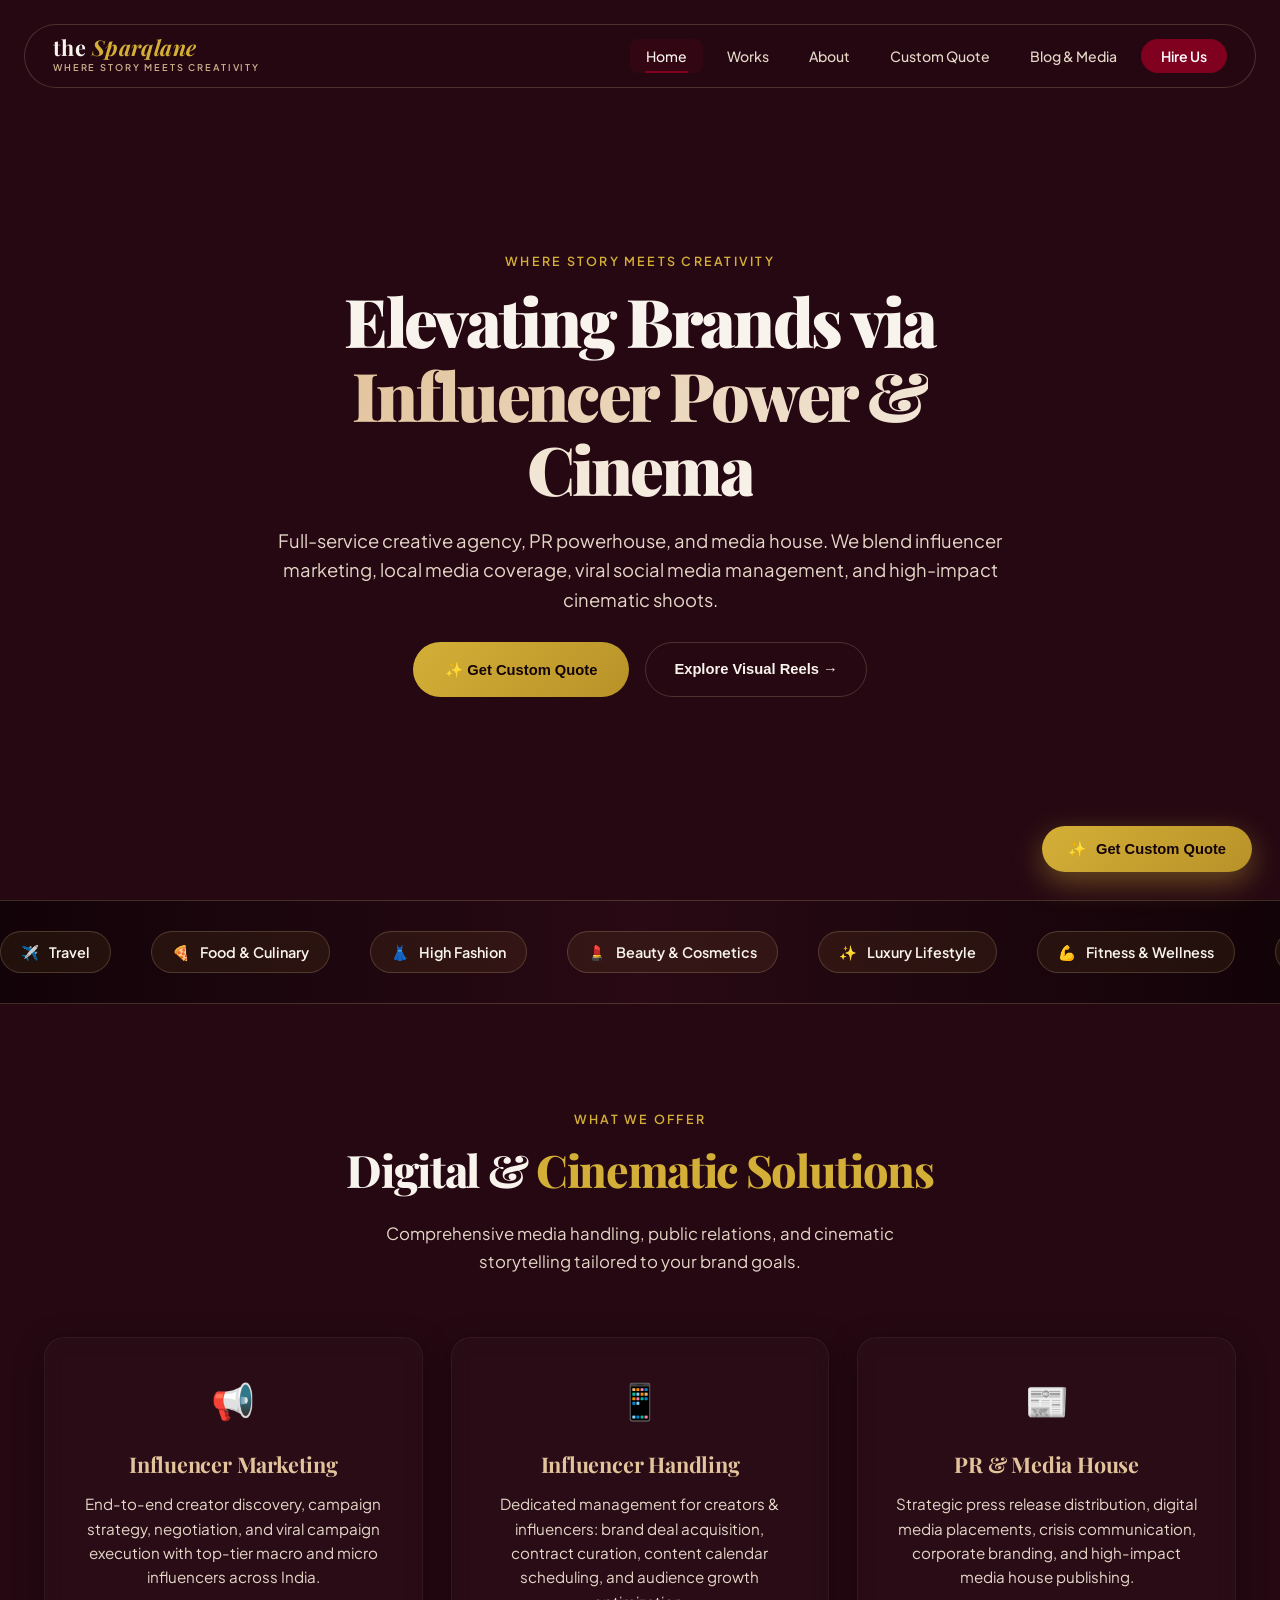
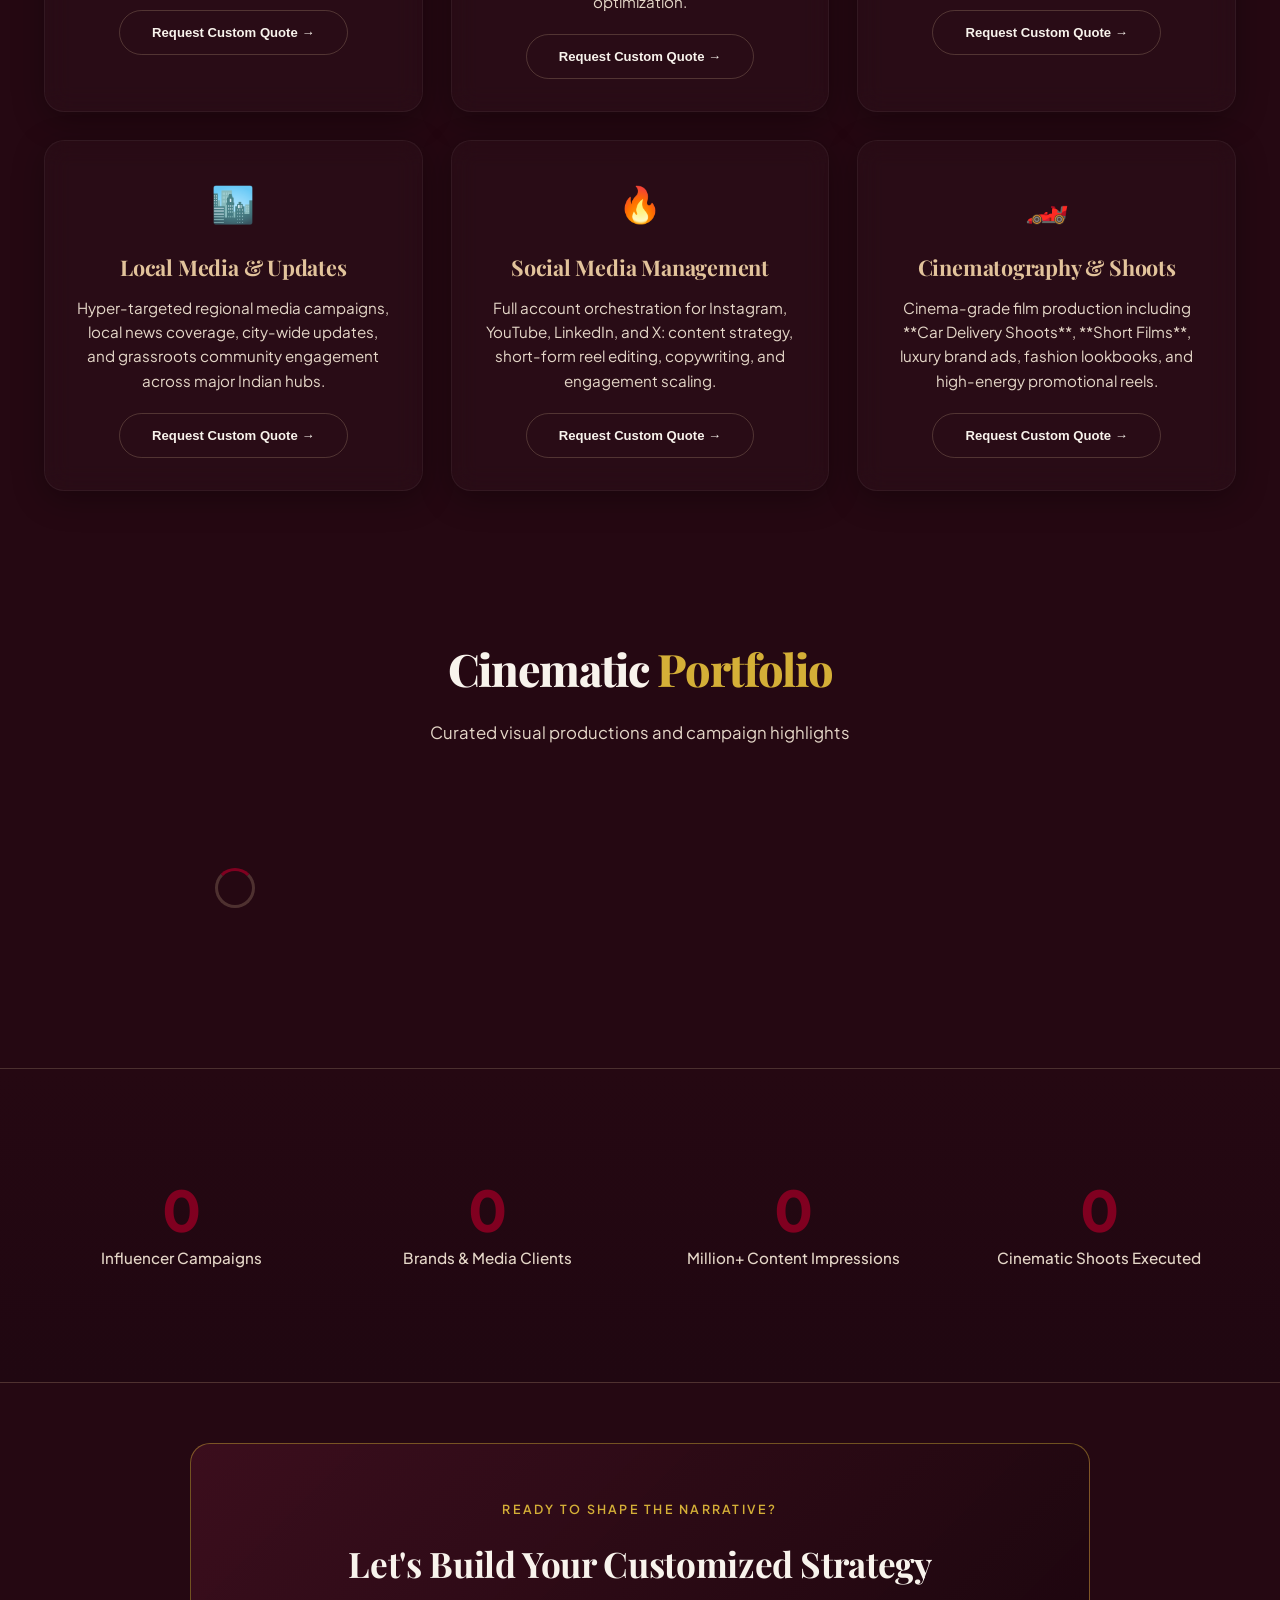
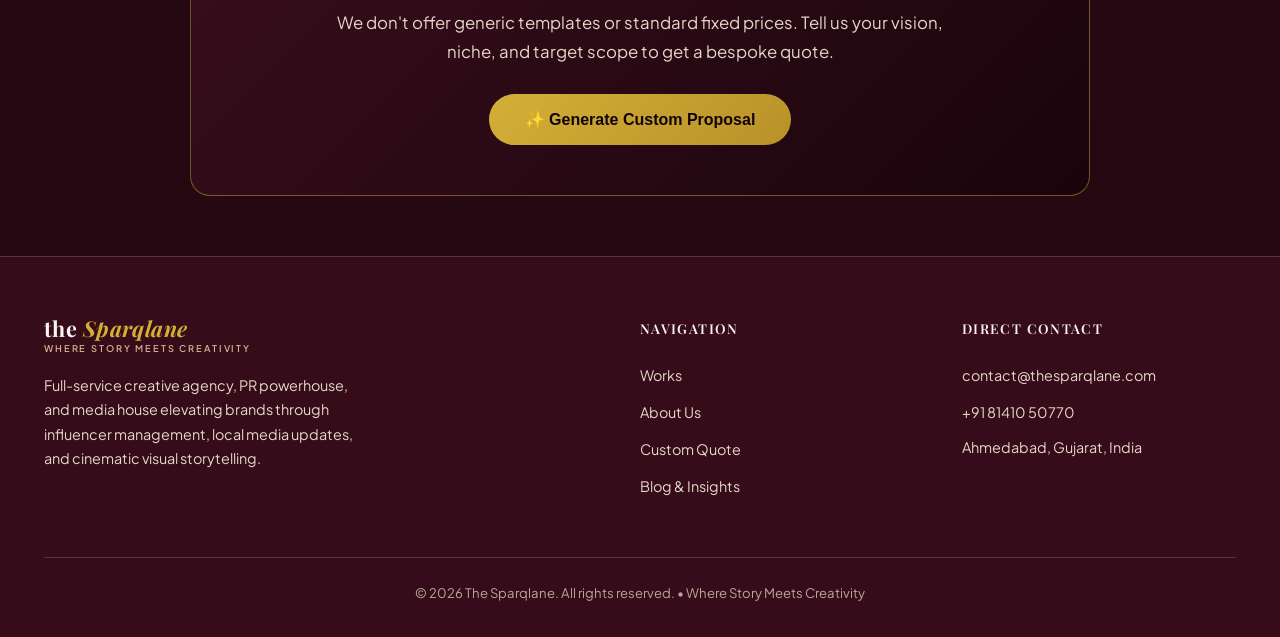
==== commit 1a6b0c3a: "deploy: f9f6ad3d67bcc2698363bc72855a973b55fab7e4" ====
--- a/index.html
+++ b/index.html
@@ -4,9 +4,9 @@
 <head>
     <meta charset="UTF-8">
     <meta name="viewport" content="width=device-width, initial-scale=1.0">
-    <title>The SparQlane — Influencer Marketing, PR, Media House & Cinematic Studio</title>
+    <title>The Sparqlane — Influencer Marketing, PR, Media House & Cinematic Studio</title>
     <meta name="description"
-        content="The SparQlane — Where Story Meets Creativity. Premier agency for Influencer Marketing, PR, Media House coverage, Local Media Updates, Social Media Management, and Cinematic Shoots (Car Delivery, Short Films).">
+        content="The Sparqlane — Where Story Meets Creativity. Premier agency for Influencer Marketing, PR, Media House coverage, Local Media Updates, Social Media Management, and Cinematic Shoots (Car Delivery, Short Films).">
     <link rel="stylesheet" href="css/style.css">
 
     <!-- Favicon & App Icons -->
@@ -17,15 +17,15 @@
     <!-- Open Graph / Facebook -->
     <meta property="og:type" content="website">
     <meta property="og:url" content="https://thesparqlane.com/">
-    <meta property="og:title" content="The SparQlane — Where Story Meets Creativity">
+    <meta property="og:title" content="The Sparqlane — Where Story Meets Creativity">
     <meta property="og:description" content="Premier agency for Influencer Marketing, PR, Media House coverage, Local Media Updates, Social Media Management, and Cinematic Shoots.">
 
-    <!-- Schema.org JSON-LD structured data for The SparQlane -->
+    <!-- Schema.org JSON-LD structured data for The Sparqlane -->
     <script type="application/ld+json">
     {
       "@context": "https://schema.org",
       "@type": "MarketingAgency",
-      "name": "The SparQlane",
+      "name": "The Sparqlane",
       "alternateName": "where story meets creativity",
       "url": "https://thesparqlane.com/",
       "telephone": "+918141050770",
@@ -55,7 +55,7 @@
         <div class="container">
             <a href="index.html" class="nav-logo">
                 <div class="nav-logo-text">
-                    <span class="brand-name-title">the <span>SparQlane</span></span>
+                    <span class="brand-name-title">the <span>Sparqlane</span></span>
                     <span class="brand-tagline-micro">WHERE STORY MEETS CREATIVITY</span>
                 </div>
             </a>
@@ -66,9 +66,9 @@
                 <li><a href="index.html" class="active">Home</a></li>
                 <li><a href="works.html">Works</a></li>
                 <li><a href="about.html">About</a></li>
-                <li><a href="pricing.html">Get Custom Quote</a></li>
+                <li><a href="pricing.html">Custom Quote</a></li>
                 <li><a href="blog.html">Blog & Media</a></li>
-                <li><a href="#" onclick="openQuoteModal(); return false;" class="nav-cta btn-glow-pulse">Get Custom Quote</a></li>
+                <li><a href="#" onclick="openQuoteModal(); return false;" class="nav-cta btn-glow-pulse">Hire Us</a></li>
             </ul>
         </div>
     </nav>
@@ -261,7 +261,7 @@
                 <div class="footer-brand">
                     <a href="index.html" class="nav-logo">
                         <div class="nav-logo-text">
-                            <span class="brand-name-title">the <span>SparQlane</span></span>
+                            <span class="brand-name-title">the <span>Sparqlane</span></span>
                             <span class="brand-tagline-micro">WHERE STORY MEETS CREATIVITY</span>
                         </div>
                     </a>
@@ -274,7 +274,7 @@
                     <ul class="footer-links">
                         <li><a href="works.html">Works</a></li>
                         <li><a href="about.html">About Us</a></li>
-                        <li><a href="pricing.html">Get Custom Quote</a></li>
+                        <li><a href="pricing.html">Custom Quote</a></li>
                         <li><a href="blog.html">Blog & Insights</a></li>
                     </ul>
                 </div>
@@ -288,7 +288,7 @@
                 </div>
             </div>
             <div class="footer-bottom">
-                &copy; 2026 <span class="setting-site_name">The SparQlane</span>. All rights reserved. • Where Story Meets Creativity
+                &copy; 2026 <span class="setting-site_name">The Sparqlane</span>. All rights reserved. • Where Story Meets Creativity
             </div>
         </div>
     </footer>
--- a/css/style.css
+++ b/css/style.css
@@ -1,7 +1,7 @@
 /* ═══════════════════════════════════════════════════════════════════════════════
    THE SPARQLANE — Creative Agency, PR & Media House
    WHERE STORY MEETS CREATIVITY
-   Color Palette: Deep Rich Maroon (#30040D / #4D0717) + Soft Warm Beige (#F5EBE0 / #FAF3E0) + Champagne Gold (#D4AF37)
+   Color Palette: Deep Wine Burgundy (#250812 / #360C1A) + Off-White Cream (#F8F3EC) + Warm Sand Gold (#D4AF37 / #E2C39B)
    Fonts: Playfair Display & Plus Jakarta Sans (Google Fonts)
    ═══════════════════════════════════════════════════════════════════════════════ */
 
@@ -9,26 +9,26 @@
 
 /* ── CSS Custom Properties ─────────────────────────────────────────────────── */
 :root {
-    --bg-primary: #30040D;
-    --bg-secondary: #4D0717;
-    --bg-card: rgba(77, 7, 23, 0.75);
-    --bg-card-hover: rgba(105, 12, 33, 0.9);
-    --bg-glass: rgba(48, 4, 13, 0.92);
-    --text-primary: #FAF3E0;
-    --text-secondary: #E8D5C4;
-    --text-muted: #BC9F88;
+    --bg-primary: #250812;
+    --bg-secondary: #360C1A;
+    --bg-card: rgba(54, 12, 26, 0.78);
+    --bg-card-hover: rgba(75, 17, 36, 0.9);
+    --bg-glass: rgba(37, 8, 18, 0.92);
+    --text-primary: #F8F3EC;
+    --text-secondary: #E5D7C8;
+    --text-muted: #B8A898;
     --accent: #800020;
     --accent-hover: #9E0A2D;
     --accent-glow: rgba(128, 0, 32, 0.4);
     --accent-subtle: rgba(128, 0, 32, 0.15);
-    --beige: #F5EBE0;
-    --beige-light: #FAF3E0;
-    --beige-muted: #D9C3B0;
+    --beige: #F8F3EC;
+    --beige-light: #FFFDF9;
+    --beige-muted: #E5D7C8;
     --gold: #D4AF37;
-    --gold-bright: #F2D679;
+    --gold-bright: #E2C39B;
     --gold-glow: rgba(212, 175, 55, 0.35);
     --gold-subtle: rgba(212, 175, 55, 0.12);
-    --border: rgba(245, 235, 224, 0.22);
+    --border: rgba(226, 195, 155, 0.22);
     --border-light: rgba(212, 175, 55, 0.45);
     --success: #10b981;
     --error: #ef4444;
@@ -46,8 +46,8 @@
     --nav-height: 88px;
 
     /* Secondary highlights */
-    --secondary-accent: #F5EBE0;
-    --secondary-accent-glow: rgba(245, 235, 224, 0.25);
+    --secondary-accent: #E2C39B;
+    --secondary-accent-glow: rgba(226, 195, 155, 0.25);
 }
 
 /* ── Reset & Base ──────────────────────────────────────────────────────────── */
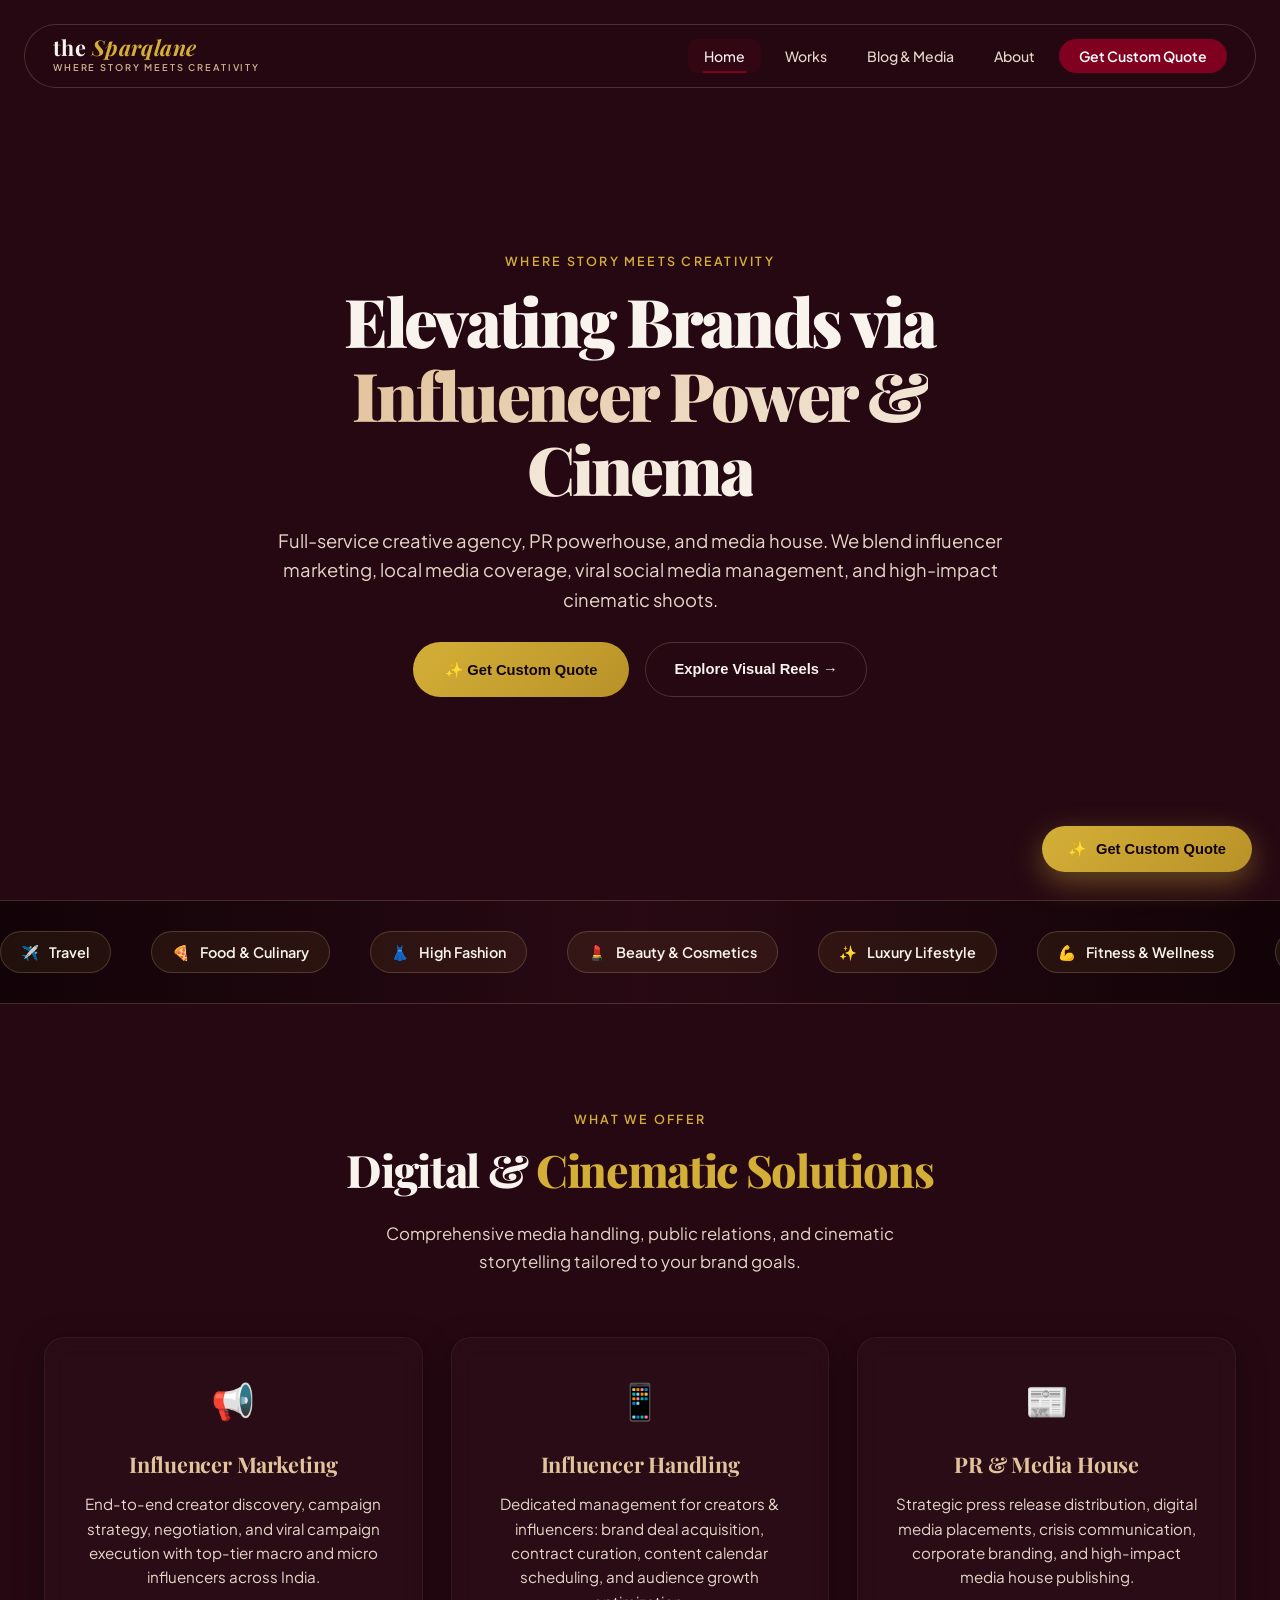
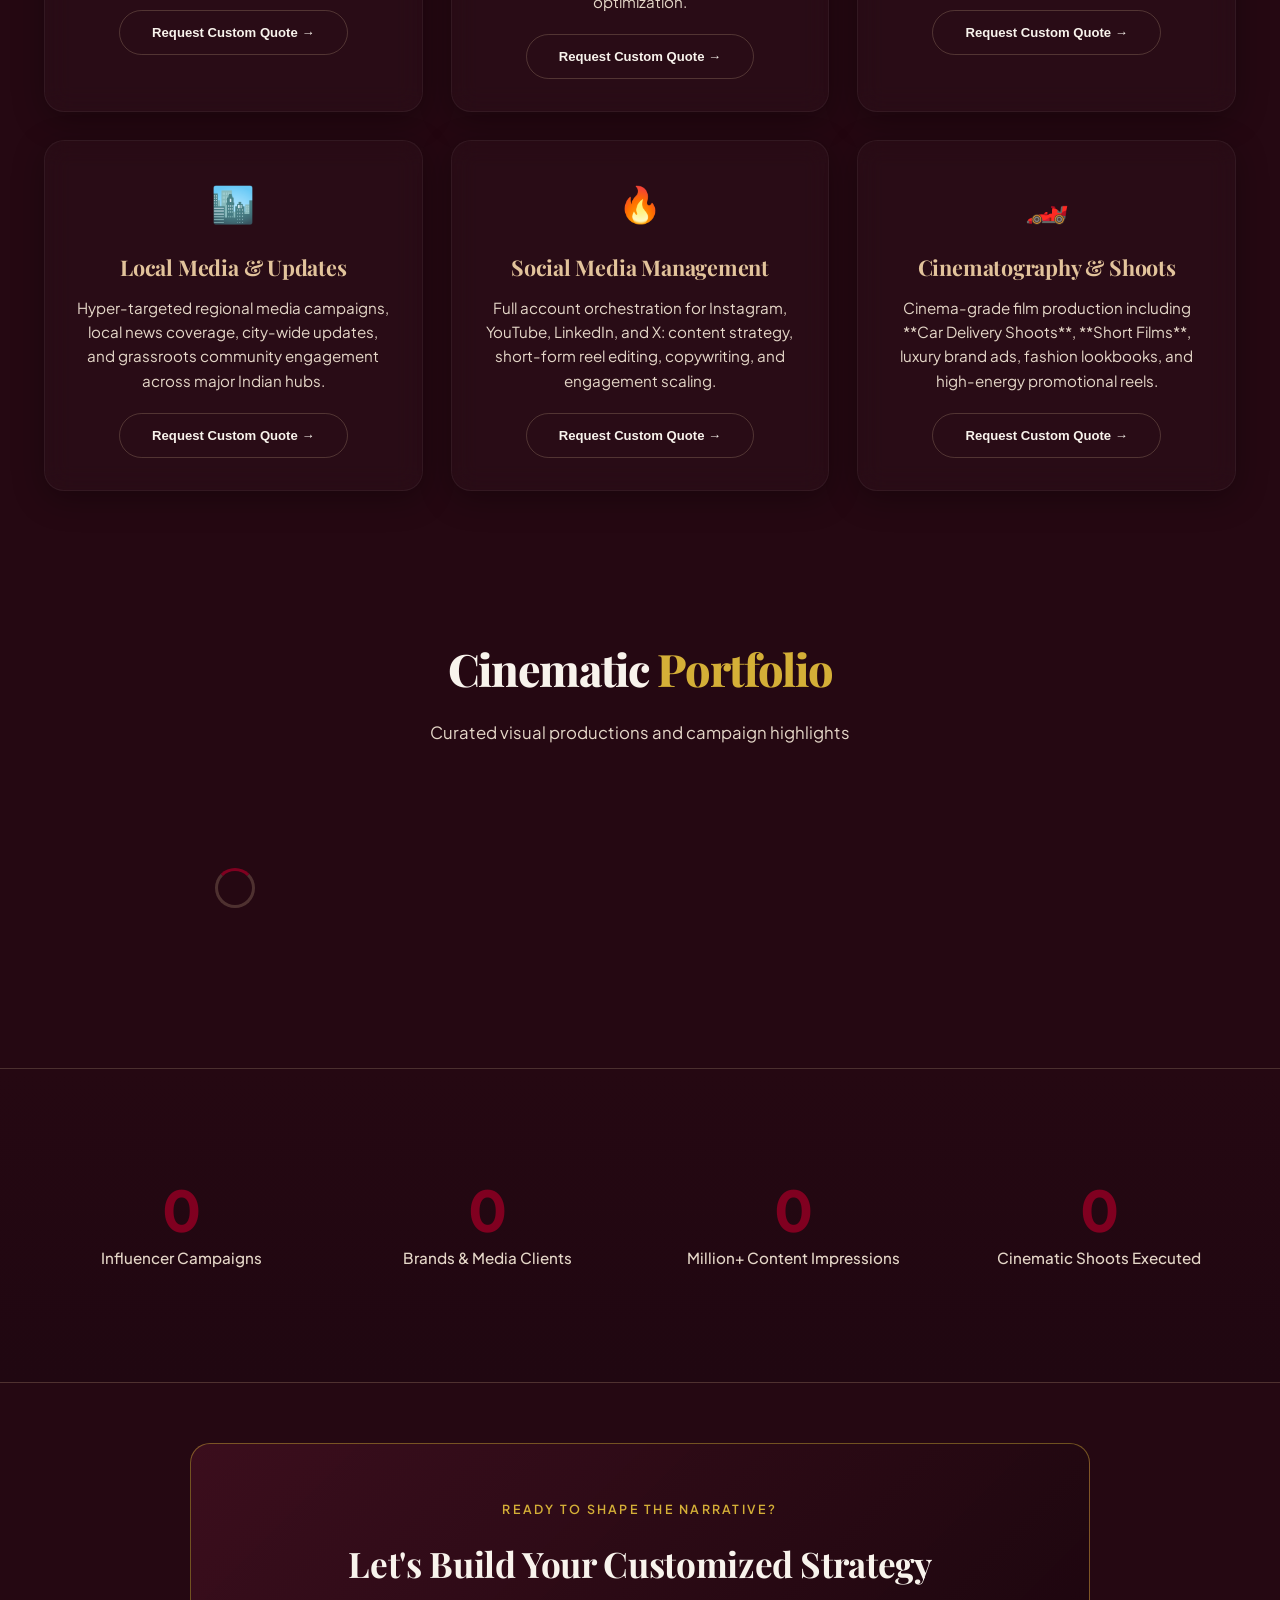
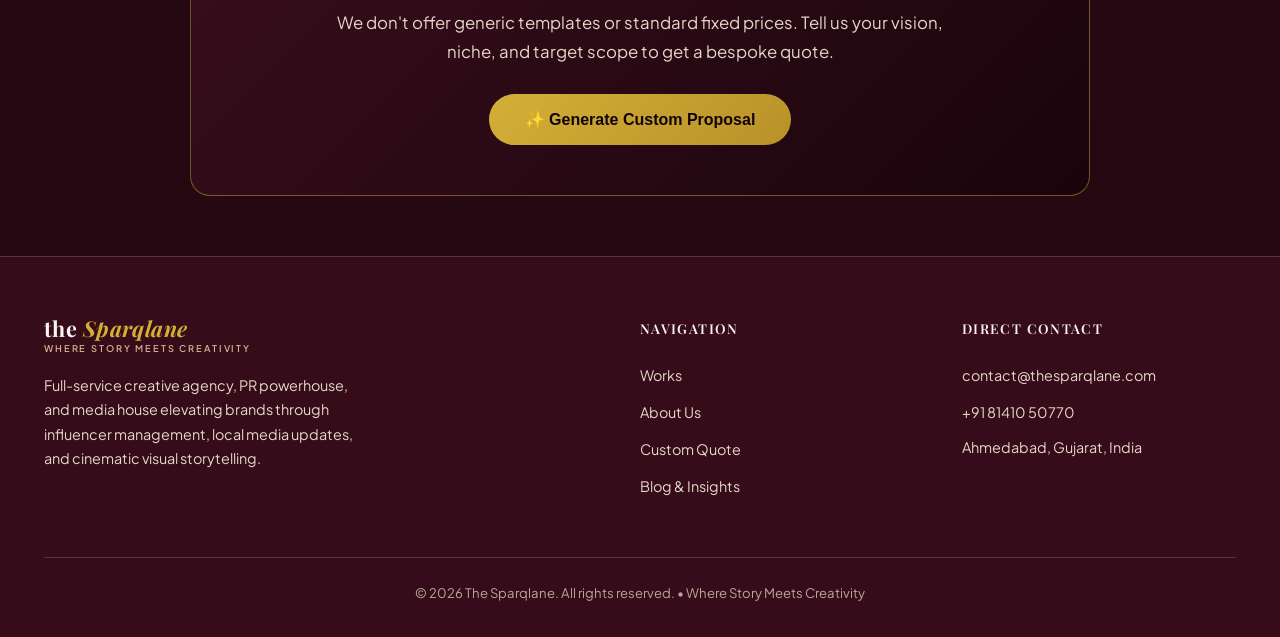
==== commit 56b6b293: "deploy: ba514173ab429bbe91e34dce210fcc909c9a6a55" ====
--- a/index.html
+++ b/index.html
@@ -65,10 +65,9 @@
             <ul class="nav-links" id="nav-links">
                 <li><a href="index.html" class="active">Home</a></li>
                 <li><a href="works.html">Works</a></li>
+                <li><a href="blog.html">Blog & Media</a></li>
                 <li><a href="about.html">About</a></li>
-                <li><a href="pricing.html">Custom Quote</a></li>
-                <li><a href="blog.html">Blog & Media</a></li>
-                <li><a href="#" onclick="openQuoteModal(); return false;" class="nav-cta btn-glow-pulse">Hire Us</a></li>
+                <li><a href="#" onclick="openQuoteModal(); return false;" class="nav-cta btn-glow-pulse">Get Custom Quote</a></li>
             </ul>
         </div>
     </nav>
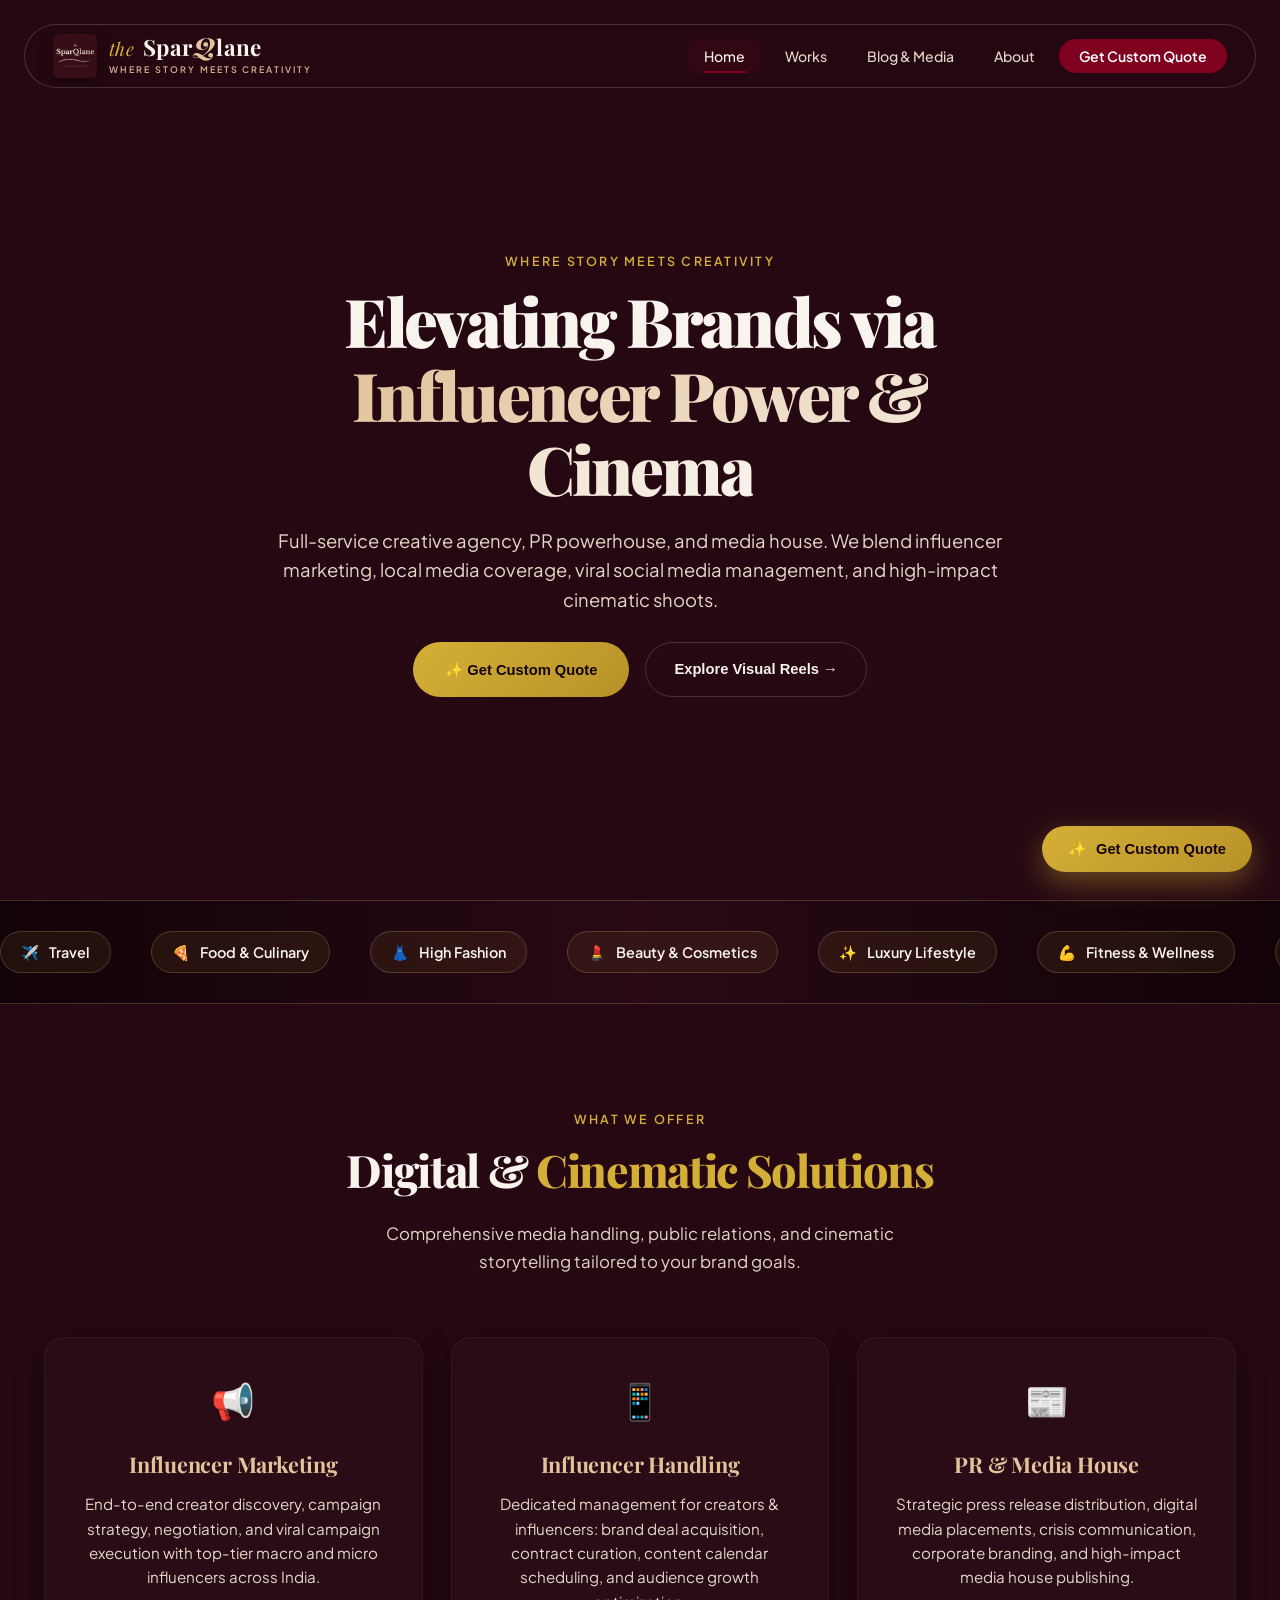
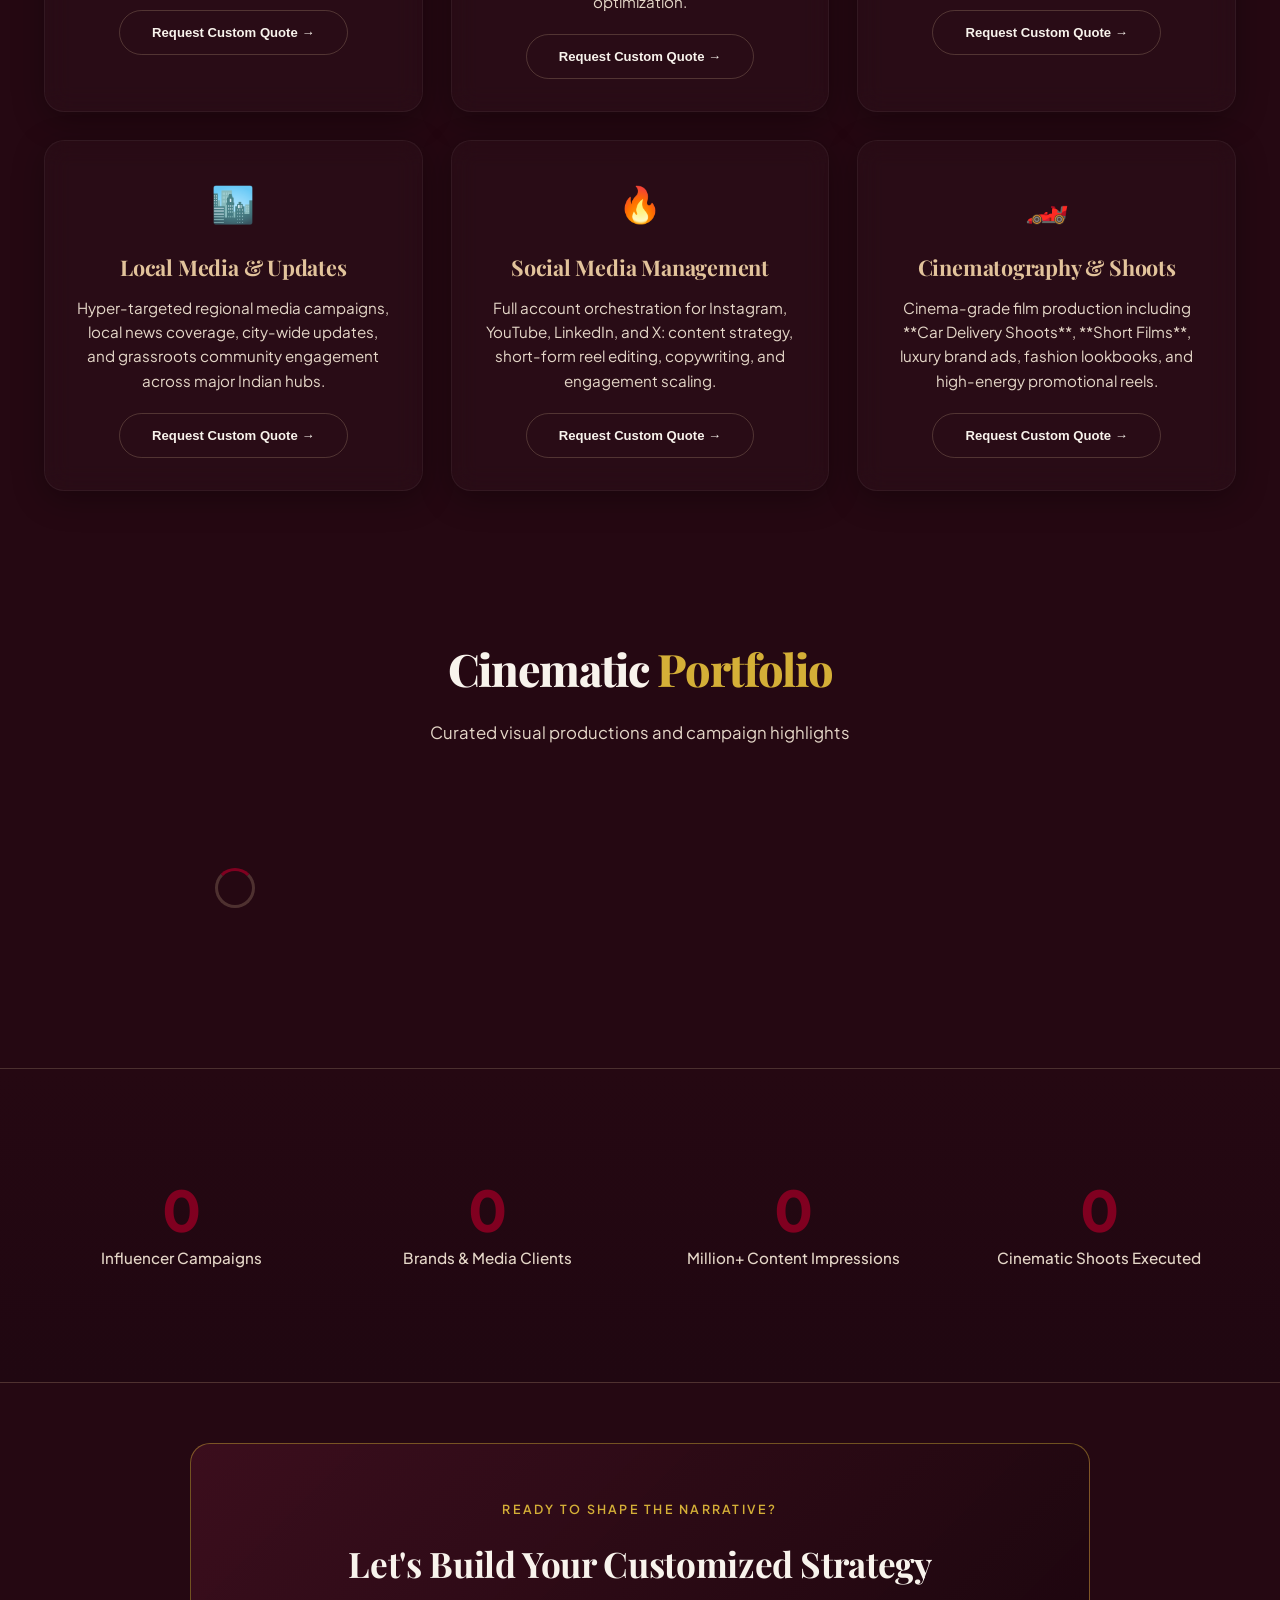
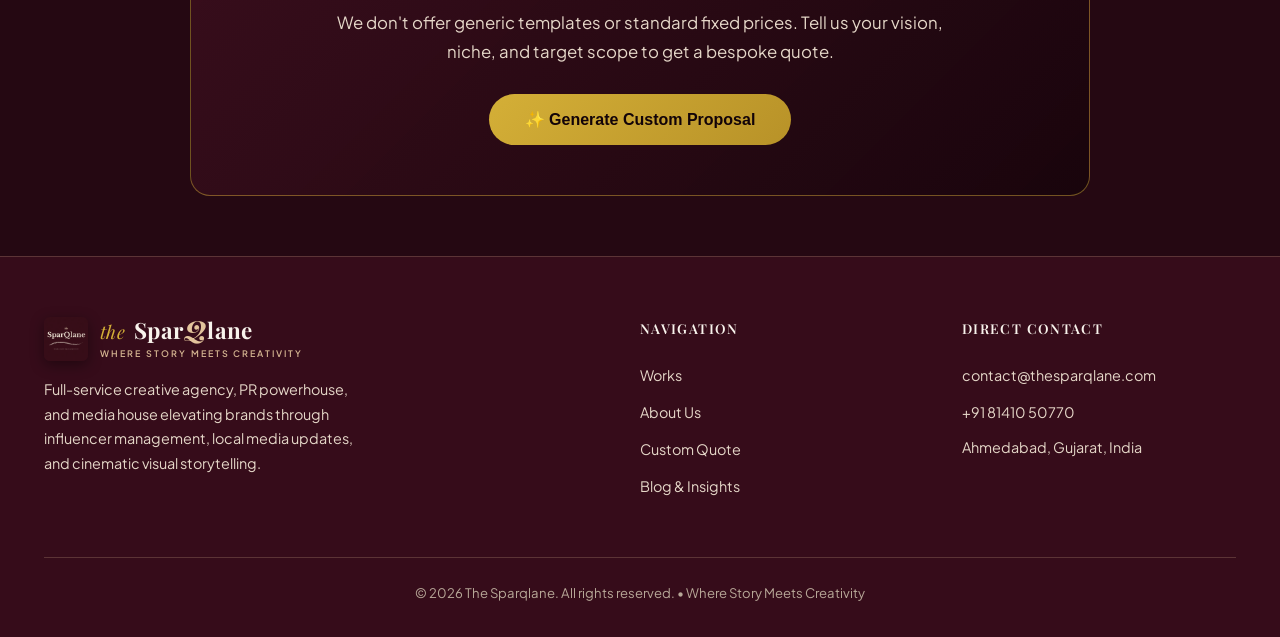
==== commit 971d9e81: "deploy: c55e3e3e524ad9f794b4597762522260336ce878" ====
--- a/index.html
+++ b/index.html
@@ -54,8 +54,9 @@
     <nav class="navbar" id="navbar">
         <div class="container">
             <a href="index.html" class="nav-logo">
+                <img src="img/logo.png" alt="The SparQlane Logo" class="nav-logo-img">
                 <div class="nav-logo-text">
-                    <span class="brand-name-title">the <span>Sparqlane</span></span>
+                    <span class="brand-name-title"><span class="brand-the">the</span> Spar<span class="brand-q">Q</span>lane</span>
                     <span class="brand-tagline-micro">WHERE STORY MEETS CREATIVITY</span>
                 </div>
             </a>
@@ -259,8 +260,9 @@
             <div class="footer-grid">
                 <div class="footer-brand">
                     <a href="index.html" class="nav-logo">
+                        <img src="img/logo.png" alt="The SparQlane Logo" class="nav-logo-img">
                         <div class="nav-logo-text">
-                            <span class="brand-name-title">the <span>Sparqlane</span></span>
+                            <span class="brand-name-title"><span class="brand-the">the</span> Spar<span class="brand-q">Q</span>lane</span>
                             <span class="brand-tagline-micro">WHERE STORY MEETS CREATIVITY</span>
                         </div>
                     </a>
--- a/css/style.css
+++ b/css/style.css
@@ -2239,30 +2239,61 @@
    ═══════════════════════════════════════════════════════════════════════════════ */
 
 /* Brand Logo Styling */
+.nav-logo {
+    display: flex;
+    align-items: center;
+    gap: 12px;
+    text-decoration: none;
+}
+.nav-logo-img {
+    height: 44px;
+    width: auto;
+    border-radius: 6px;
+    box-shadow: var(--shadow-sm);
+    transition: var(--transition);
+}
+.nav-logo:hover .nav-logo-img {
+    transform: scale(1.05);
+}
 .nav-logo-text {
     display: flex;
     flex-direction: column;
 }
 .brand-name-title {
     font-family: 'Playfair Display', serif;
-    font-size: 1.35rem;
+    font-size: 1.4rem;
     font-weight: 700;
     color: var(--text-primary);
     line-height: 1.1;
     letter-spacing: 0.02em;
 }
-.brand-name-title span {
+.brand-the {
+    font-family: 'Playfair Display', serif;
+    font-style: italic;
     color: var(--gold);
+    font-size: 1.15rem;
+    font-weight: 400;
+    margin-right: 3px;
+}
+.brand-q {
+    font-family: 'Playfair Display', serif;
     font-style: italic;
+    color: var(--gold-bright);
+    font-weight: 800;
+    font-size: 1.55rem;
+    line-height: 0.9;
+    display: inline-block;
+    padding: 0 1px;
 }
 .brand-tagline-micro {
     font-family: 'Plus Jakarta Sans', sans-serif;
-    font-size: 0.58rem;
+    font-size: 0.56rem;
     font-weight: 600;
-    letter-spacing: 0.2em;
+    letter-spacing: 0.22em;
     color: var(--gold-bright);
     text-transform: uppercase;
-    opacity: 0.9;
+    margin-top: 3px;
+    opacity: 0.92;
 }
 
 /* Niche Ticker Marquee */
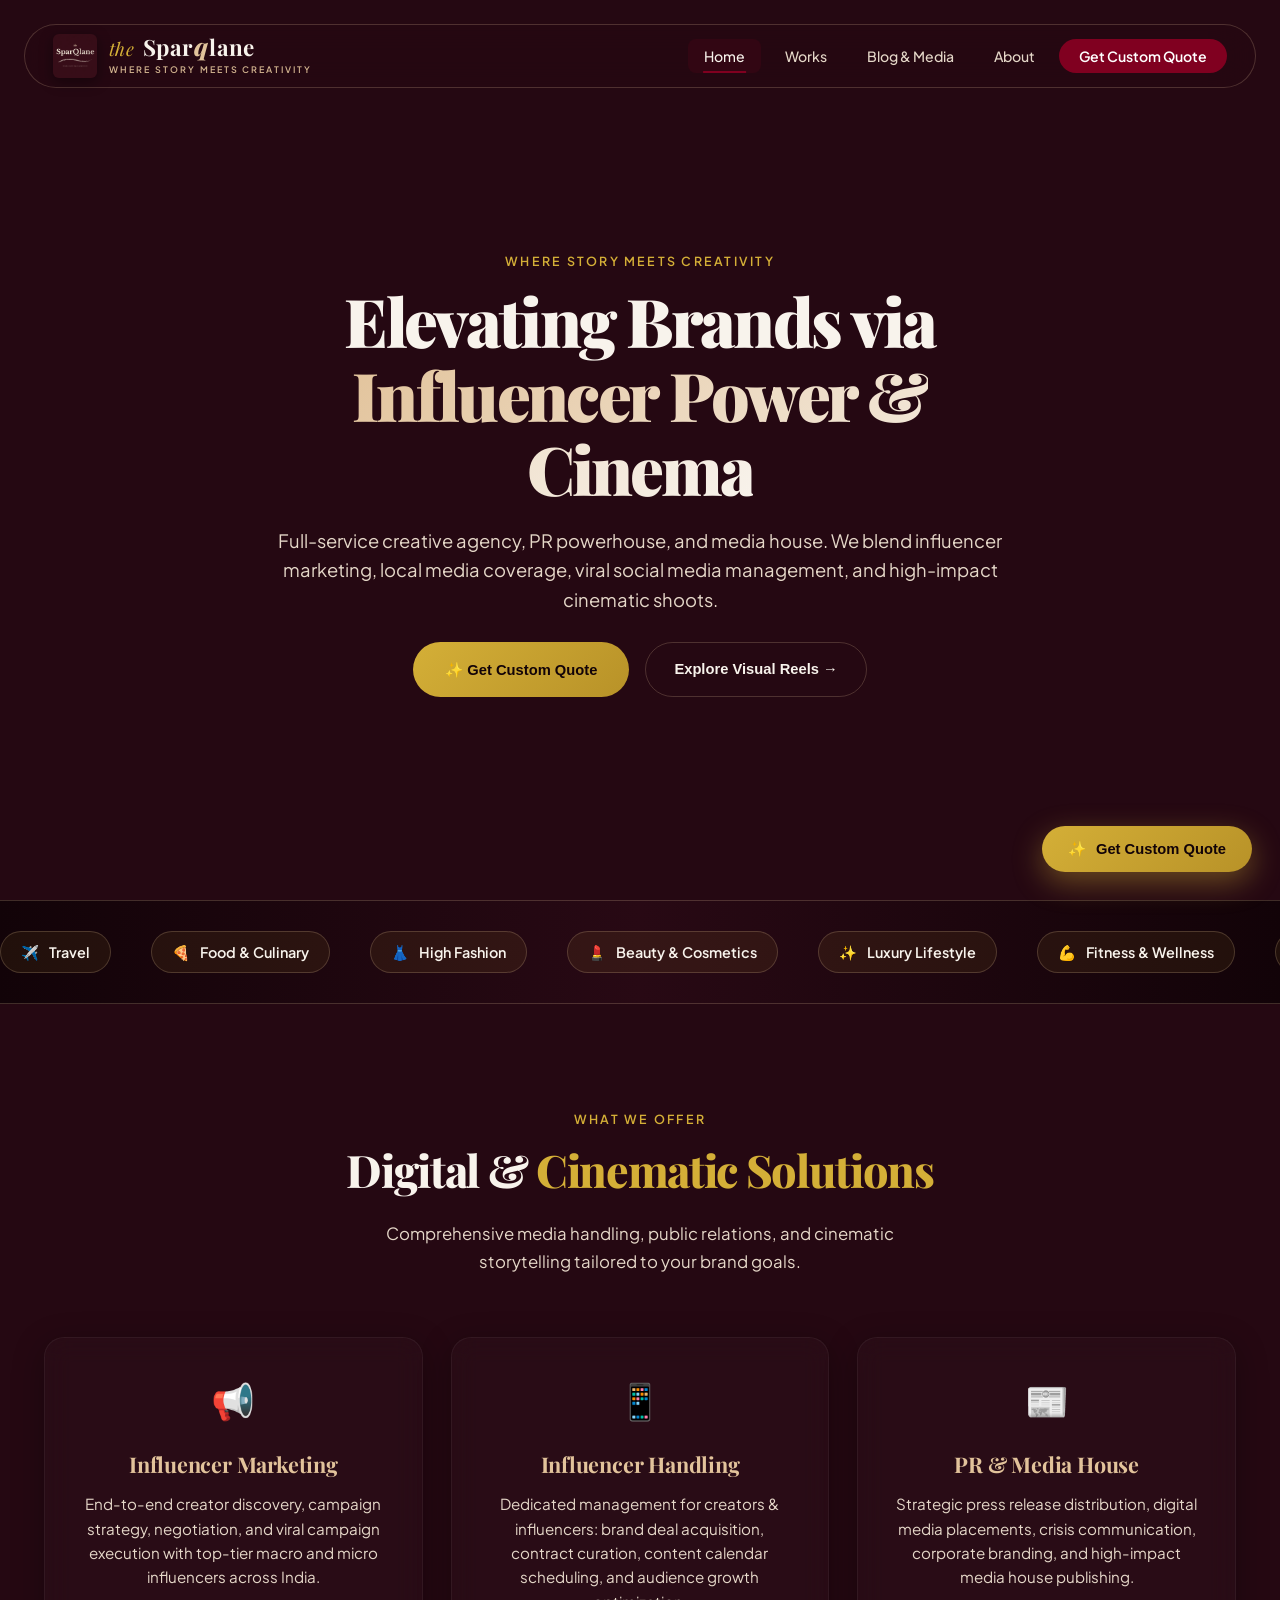
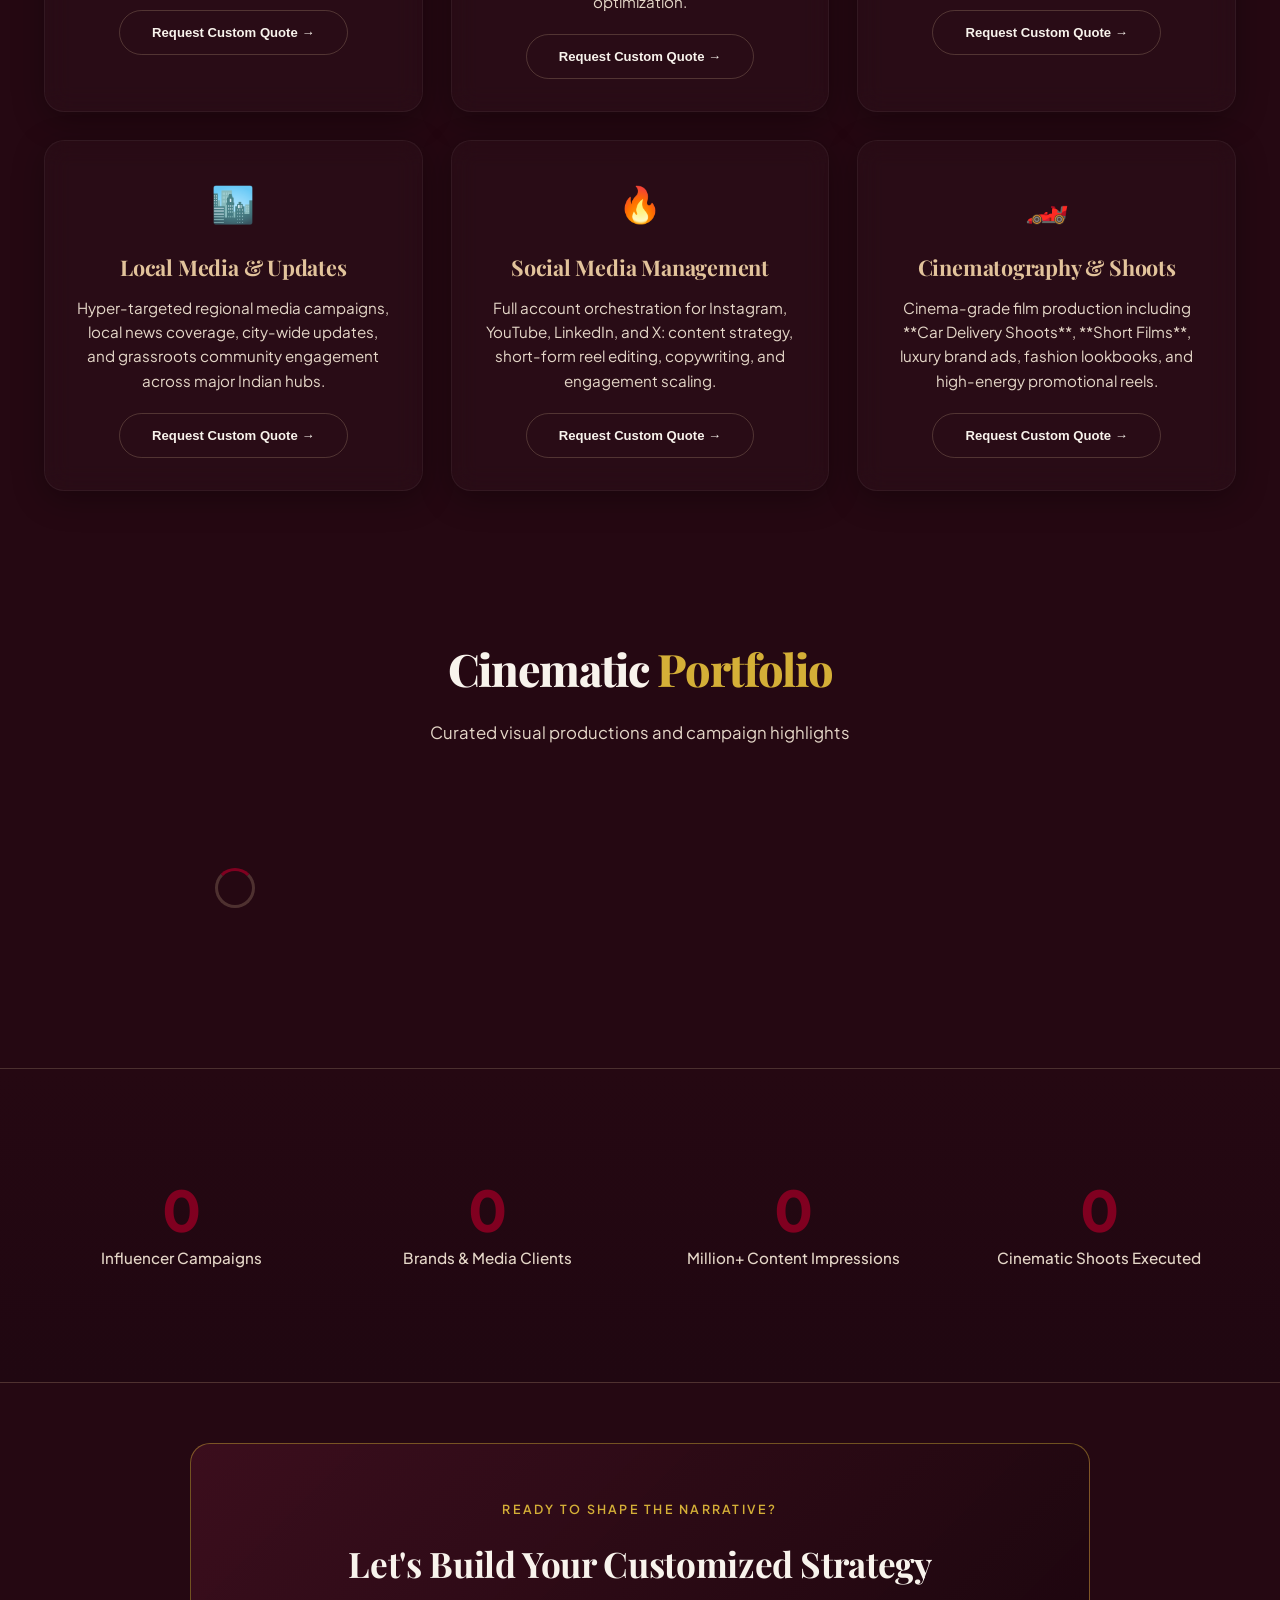
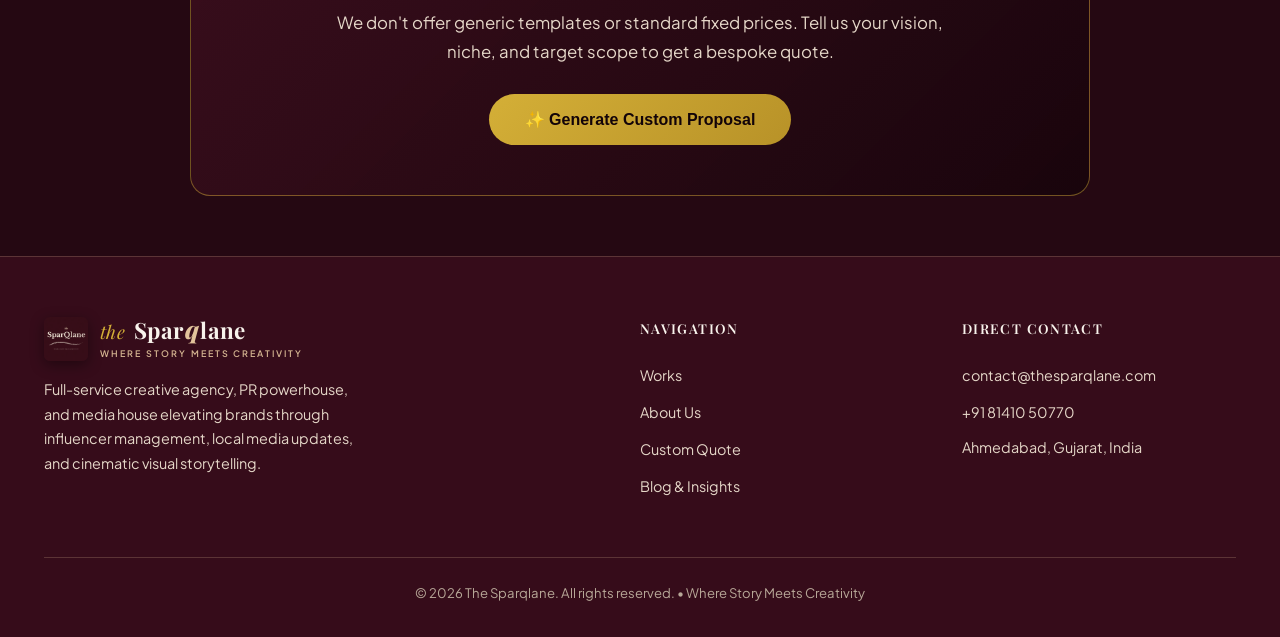
==== commit 8bfc1e2f: "deploy: d1d8b5c89e9a8b831989ae411b03e7da2888d93a" ====
--- a/index.html
+++ b/index.html
@@ -54,9 +54,9 @@
     <nav class="navbar" id="navbar">
         <div class="container">
             <a href="index.html" class="nav-logo">
-                <img src="img/logo.png" alt="The SparQlane Logo" class="nav-logo-img">
+                <img src="img/logo.png" alt="The Sparqlane Logo" class="nav-logo-img">
                 <div class="nav-logo-text">
-                    <span class="brand-name-title"><span class="brand-the">the</span> Spar<span class="brand-q">Q</span>lane</span>
+                    <span class="brand-name-title"><span class="brand-the">the</span> Spar<span class="brand-q">q</span>lane</span>
                     <span class="brand-tagline-micro">WHERE STORY MEETS CREATIVITY</span>
                 </div>
             </a>
@@ -260,9 +260,9 @@
             <div class="footer-grid">
                 <div class="footer-brand">
                     <a href="index.html" class="nav-logo">
-                        <img src="img/logo.png" alt="The SparQlane Logo" class="nav-logo-img">
+                        <img src="img/logo.png" alt="The Sparqlane Logo" class="nav-logo-img">
                         <div class="nav-logo-text">
-                            <span class="brand-name-title"><span class="brand-the">the</span> Spar<span class="brand-q">Q</span>lane</span>
+                            <span class="brand-name-title"><span class="brand-the">the</span> Spar<span class="brand-q">q</span>lane</span>
                             <span class="brand-tagline-micro">WHERE STORY MEETS CREATIVITY</span>
                         </div>
                     </a>
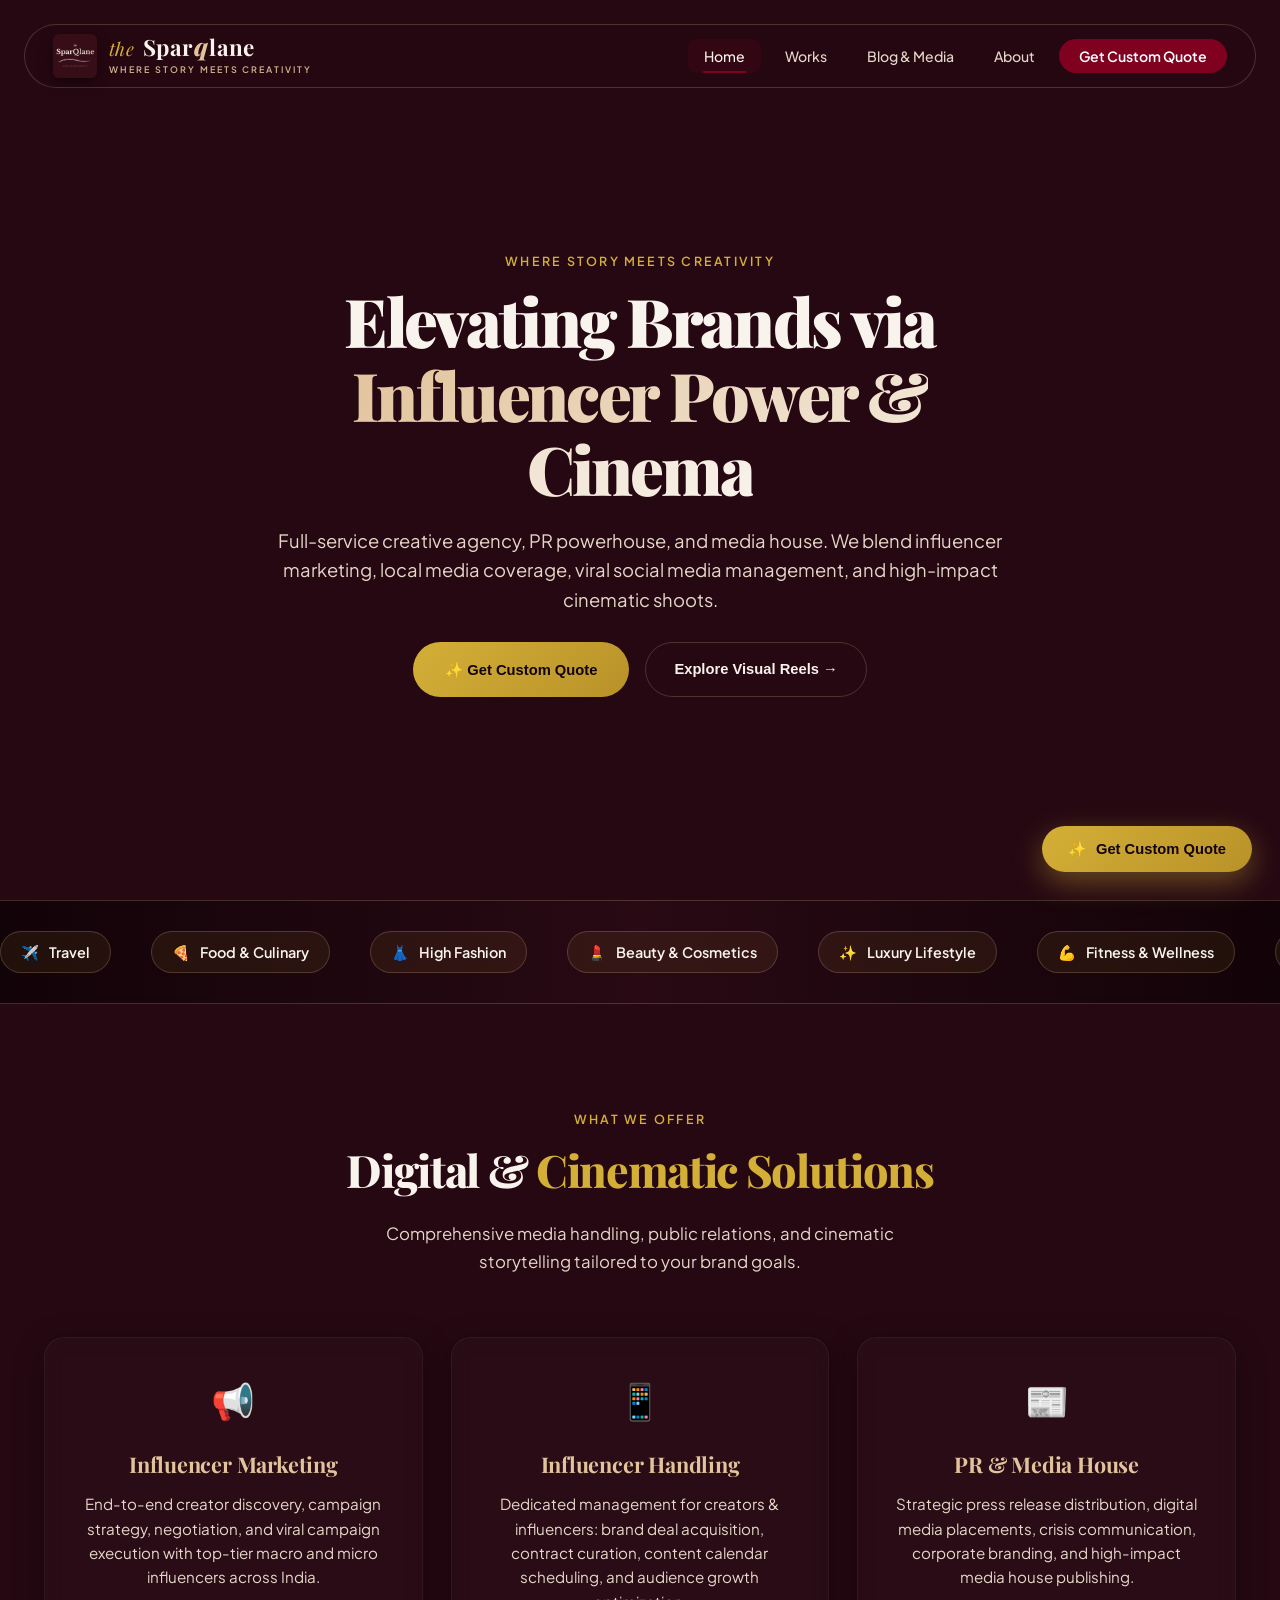
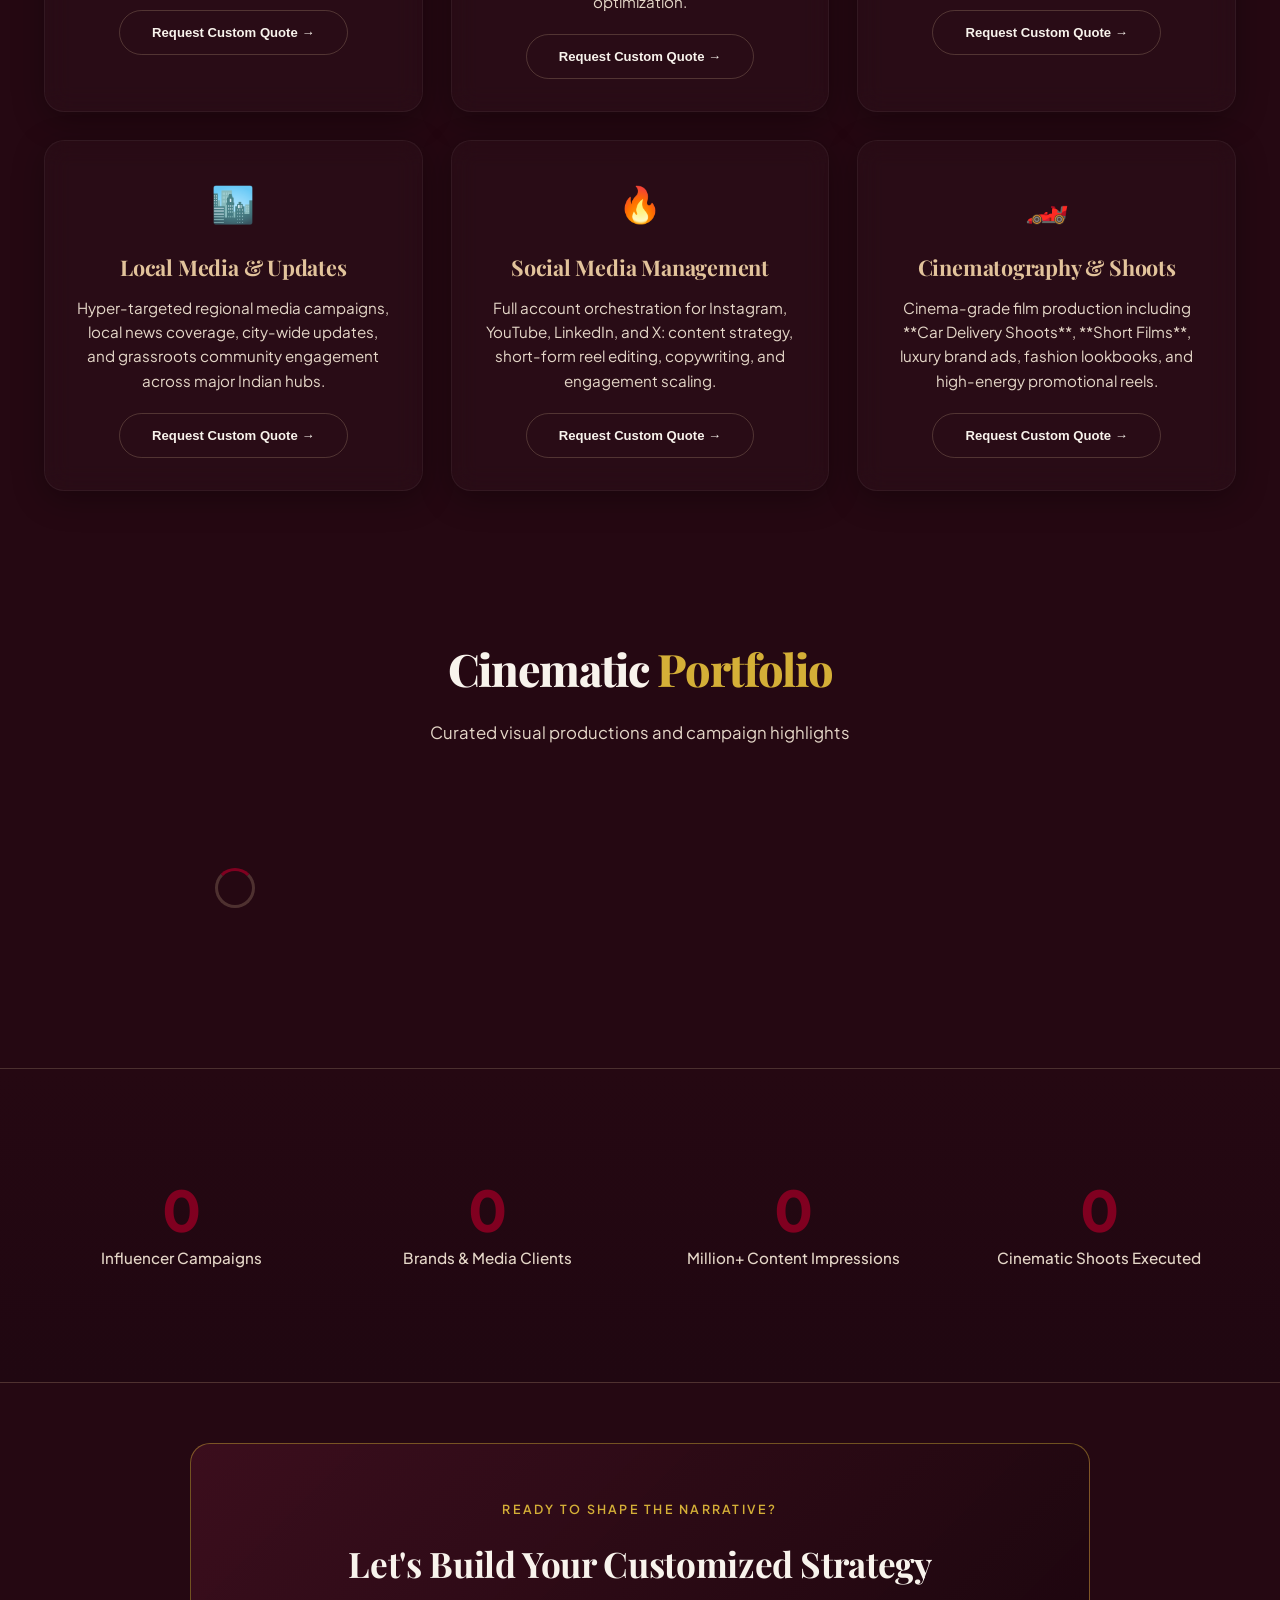
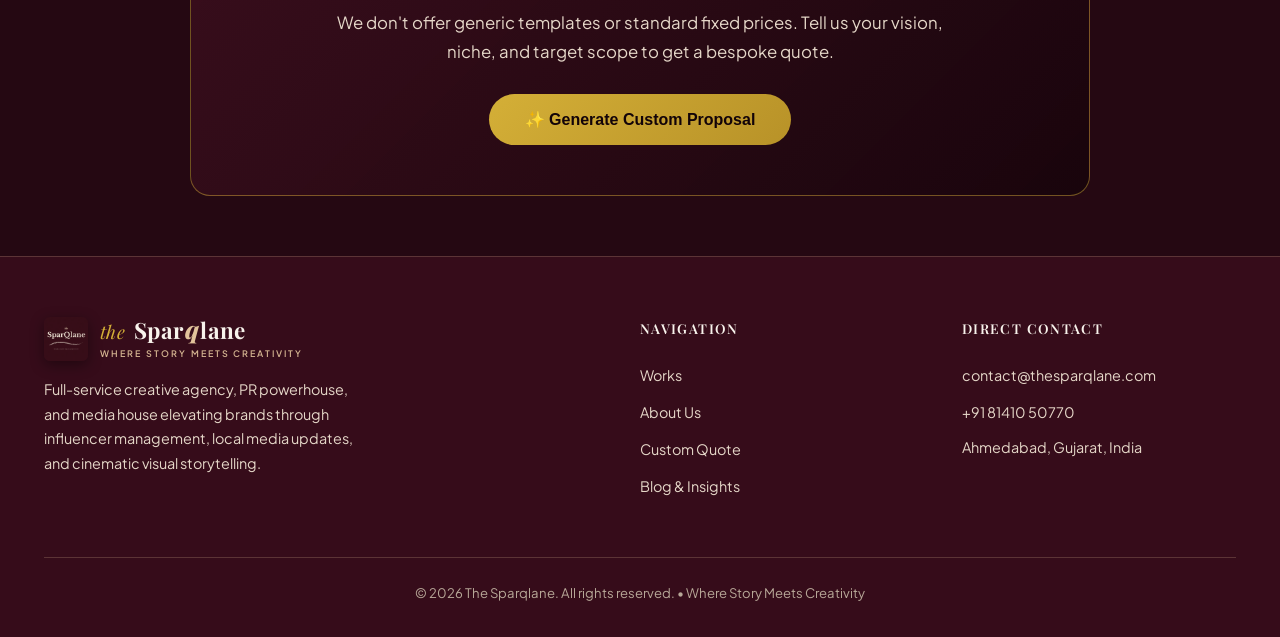
==== commit 8e45fb8c: "deploy: bb02d48030c078534183516612a3da6d160b3a6b" ====
--- a/index.html
+++ b/index.html
@@ -9,10 +9,10 @@
         content="The Sparqlane — Where Story Meets Creativity. Premier agency for Influencer Marketing, PR, Media House coverage, Local Media Updates, Social Media Management, and Cinematic Shoots (Car Delivery, Short Films).">
     <link rel="stylesheet" href="css/style.css">
 
-    <!-- Favicon & App Icons -->
-    <link rel="icon" type="image/x-icon" href="favicon.ico">
-    <link rel="icon" type="image/png" sizes="16x16" href="img/favicon-16x16.png">
-    <link rel="icon" type="image/png" sizes="32x32" href="img/favicon-32x32.png">
+    <!-- Favicon & App Icons (Official Logo) -->
+    <link rel="icon" type="image/png" href="img/logo.png">
+    <link rel="shortcut icon" href="favicon.ico">
+    <link rel="apple-touch-icon" href="img/logo.png">
 
     <!-- Open Graph / Facebook -->
     <meta property="og:type" content="website">
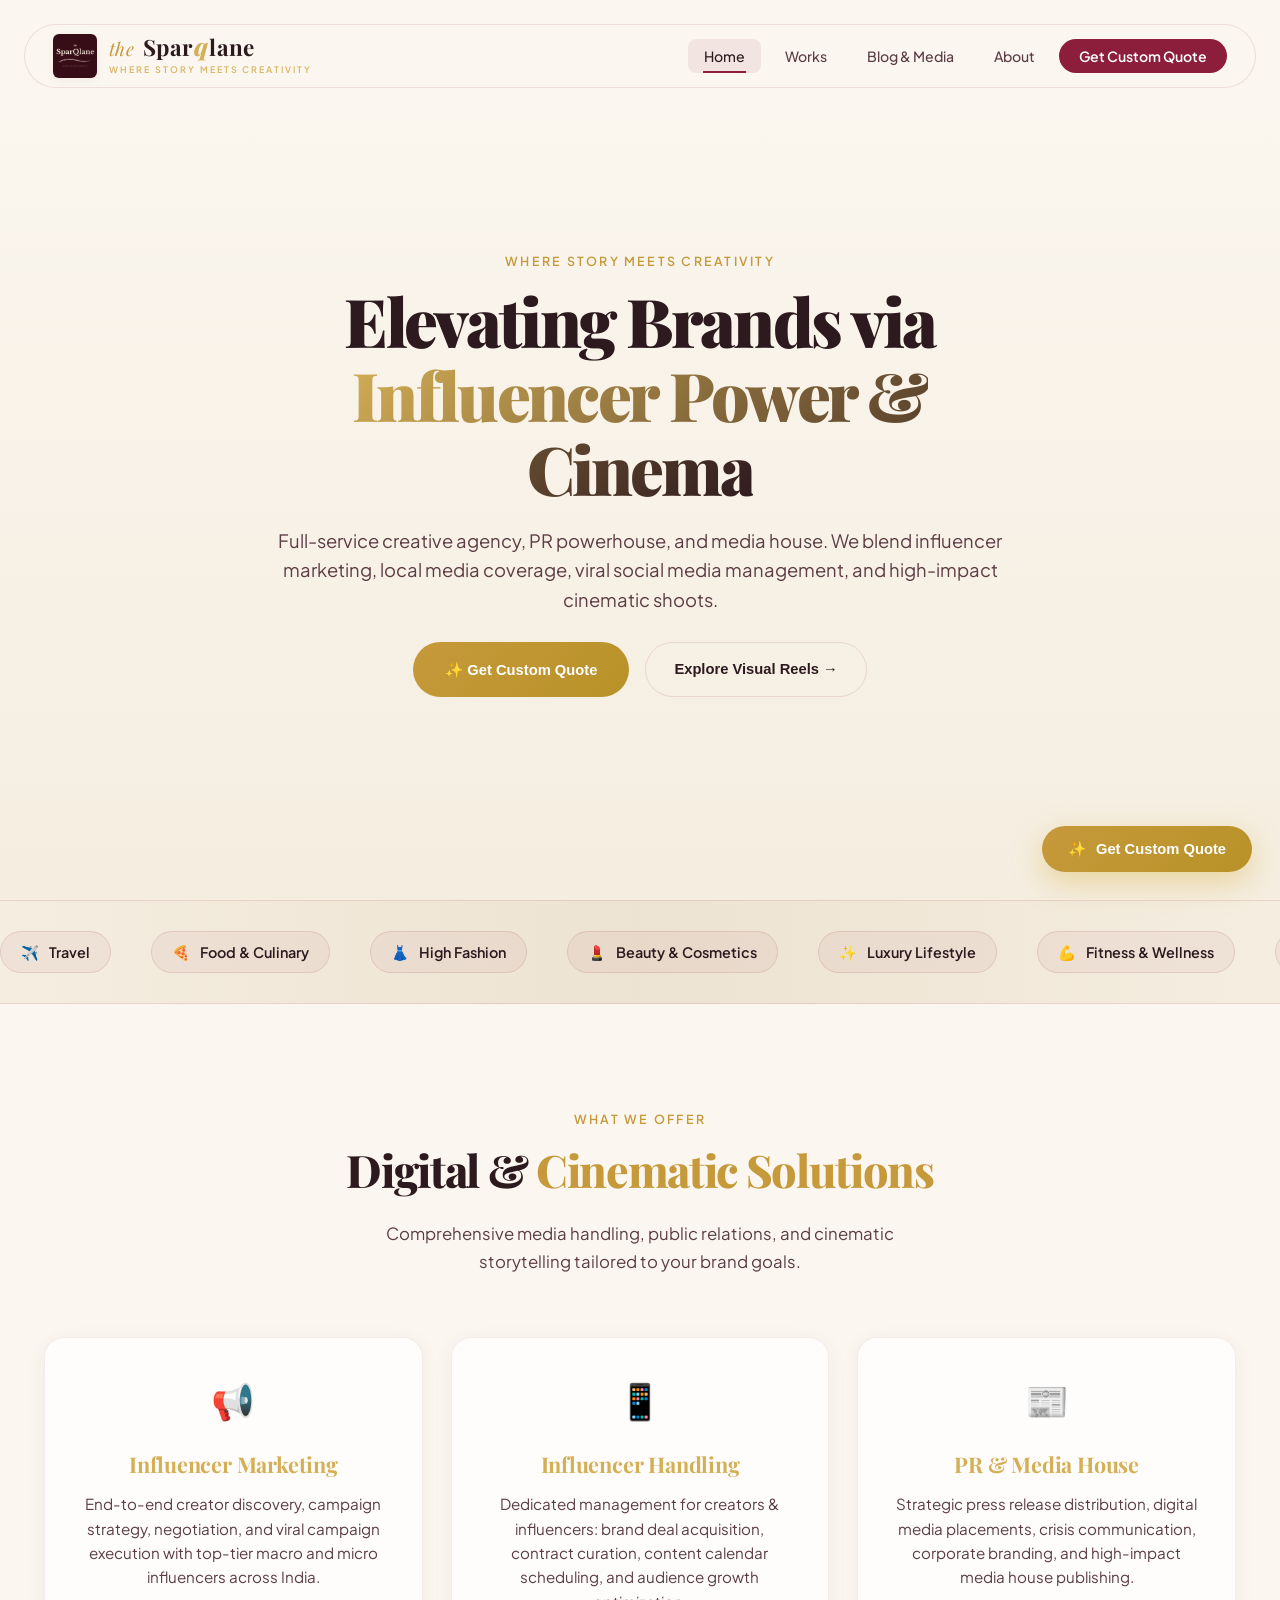
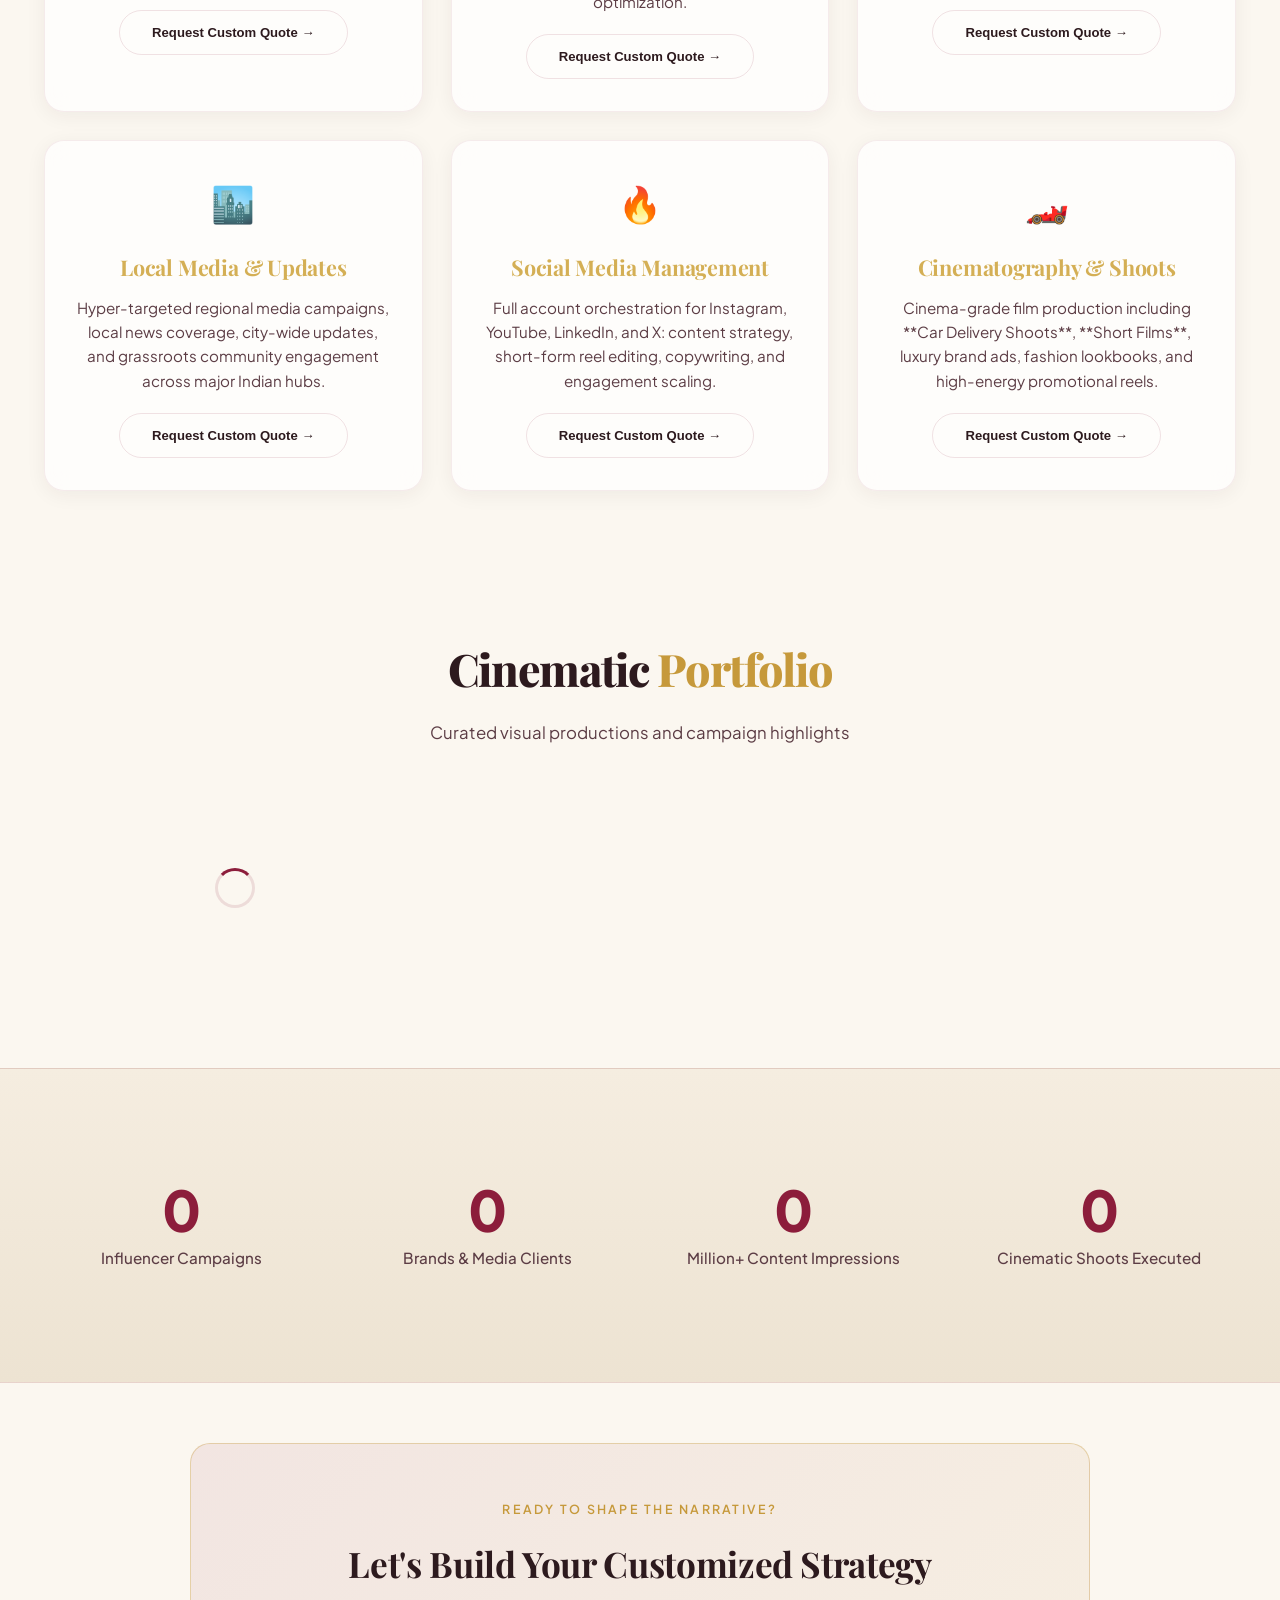
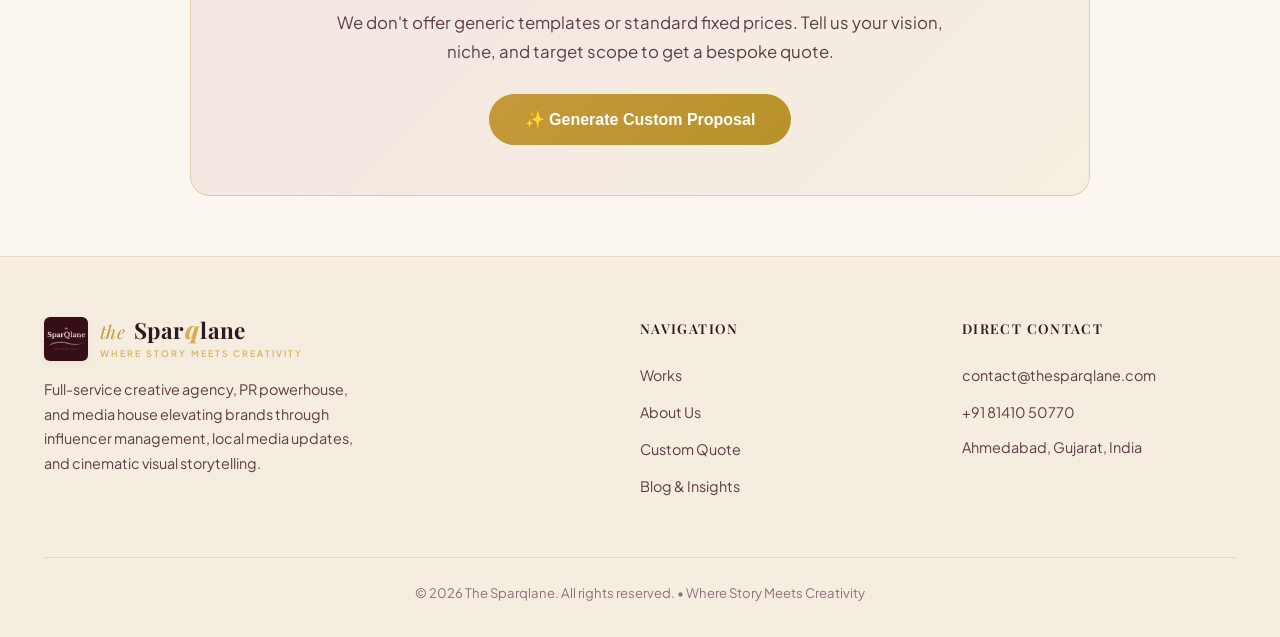
==== commit 6a05a3da: "deploy: 83788028298576345f705f6eaabbb7ad5b8963fe" ====
--- a/index.html
+++ b/index.html
@@ -85,7 +85,7 @@
             </p>
 
             <div class="hero-buttons animate-entrance stagger-5" style="display:flex; gap:16px; justify-content:center; flex-wrap:wrap;">
-                <button onclick="openQuoteModal()" class="btn btn-primary btn-glow-pulse" style="background: linear-gradient(135deg, var(--gold), #b89228); color:#120308; font-weight:700; padding: 14px 32px; border-radius: 40px;">
+                <button onclick="openQuoteModal()" class="btn btn-primary btn-glow-pulse" style="background: linear-gradient(135deg, var(--gold), #b89228); color:#FFFFFF; font-weight:700; padding: 14px 32px; border-radius: 40px;">
                     ✨ Get Custom Quote
                 </button>
                 <a href="works.html" class="btn btn-secondary" style="border-radius: 40px; padding: 14px 28px; border-color: var(--border);">
@@ -205,7 +205,7 @@
     </section>
 
     <!-- ── Agency Performance Impact ──────────────────────────────────────── -->
-    <section class="stats-section section" style="padding: 80px 0; background: linear-gradient(180deg, var(--bg-primary), #200711);">
+    <section class="stats-section section" style="padding: 80px 0; background: linear-gradient(180deg, var(--bg-secondary), #EDE3D2);">
         <div class="container">
             <div class="stats-grid">
                 <div class="stat-item fade-in">
@@ -231,13 +231,13 @@
     <!-- ── Custom Quote CTA Banner ────────────────────────────────────────── -->
     <section class="section" style="padding: 60px 0;">
         <div class="container">
-            <div class="quote-card-builder" style="text-align: center; max-width: 900px; margin: 0 auto; background: linear-gradient(135deg, rgba(65,16,32,0.8), rgba(24,5,12,0.9)); border: 1px solid var(--border-light); padding: 50px 30px;">
+            <div class="quote-card-builder" style="text-align: center; max-width: 900px; margin: 0 auto; background: linear-gradient(135deg, rgba(140,29,59,0.08), rgba(198,153,59,0.08)); border: 1px solid var(--border-light); padding: 50px 30px;">
                 <span class="tagline-sub">READY TO SHAPE THE NARRATIVE?</span>
                 <h2 style="font-size: 2.2rem; color: var(--text-primary); margin: 12px 0 16px;">Let's Build Your Customized Strategy</h2>
                 <p style="color: var(--text-secondary); max-width: 620px; margin: 0 auto 28px; font-size: 1.05rem;">
                     We don't offer generic templates or standard fixed prices. Tell us your vision, niche, and target scope to get a bespoke quote.
                 </p>
-                <button onclick="openQuoteModal()" class="btn btn-primary btn-glow-pulse" style="background: linear-gradient(135deg, var(--gold), #b89228); color:#120308; font-weight:700; font-size: 1rem; padding: 16px 36px; border-radius: 50px;">
+                <button onclick="openQuoteModal()" class="btn btn-primary btn-glow-pulse" style="background: linear-gradient(135deg, var(--gold), #b89228); color:#FFFFFF; font-weight:700; font-size: 1rem; padding: 16px 36px; border-radius: 50px;">
                     ✨ Generate Custom Proposal
                 </button>
             </div>
--- a/css/style.css
+++ b/css/style.css
@@ -1,7 +1,7 @@
 /* ═══════════════════════════════════════════════════════════════════════════════
    THE SPARQLANE — Creative Agency, PR & Media House
    WHERE STORY MEETS CREATIVITY
-   Color Palette: Deep Wine Burgundy (#250812 / #360C1A) + Off-White Cream (#F8F3EC) + Warm Sand Gold (#D4AF37 / #E2C39B)
+   Color Palette: Soft Cream (#FBF7F0 / #F5EDE0) + Refined Burgundy (#6B1128 / #8C1D3B) + Warm Gold (#C6993B / #D4AF55)
    Fonts: Playfair Display & Plus Jakarta Sans (Google Fonts)
    ═══════════════════════════════════════════════════════════════════════════════ */
 
@@ -9,45 +9,45 @@
 
 /* ── CSS Custom Properties ─────────────────────────────────────────────────── */
 :root {
-    --bg-primary: #250812;
-    --bg-secondary: #360C1A;
-    --bg-card: rgba(54, 12, 26, 0.78);
-    --bg-card-hover: rgba(75, 17, 36, 0.9);
-    --bg-glass: rgba(37, 8, 18, 0.92);
-    --text-primary: #F8F3EC;
-    --text-secondary: #E5D7C8;
-    --text-muted: #B8A898;
-    --accent: #800020;
-    --accent-hover: #9E0A2D;
-    --accent-glow: rgba(128, 0, 32, 0.4);
-    --accent-subtle: rgba(128, 0, 32, 0.15);
+    --bg-primary: #FBF7F0;
+    --bg-secondary: #F5EDE0;
+    --bg-card: rgba(255, 255, 255, 0.85);
+    --bg-card-hover: rgba(255, 255, 255, 0.95);
+    --bg-glass: rgba(251, 247, 240, 0.92);
+    --text-primary: #2D1A1E;
+    --text-secondary: #5C3D45;
+    --text-muted: #8E7078;
+    --accent: #8C1D3B;
+    --accent-hover: #A82848;
+    --accent-glow: rgba(140, 29, 59, 0.25);
+    --accent-subtle: rgba(140, 29, 59, 0.08);
     --beige: #F8F3EC;
     --beige-light: #FFFDF9;
-    --beige-muted: #E5D7C8;
-    --gold: #D4AF37;
-    --gold-bright: #E2C39B;
-    --gold-glow: rgba(212, 175, 55, 0.35);
-    --gold-subtle: rgba(212, 175, 55, 0.12);
-    --border: rgba(226, 195, 155, 0.22);
-    --border-light: rgba(212, 175, 55, 0.45);
-    --success: #10b981;
-    --error: #ef4444;
+    --beige-muted: #E8DDD0;
+    --gold: #C6993B;
+    --gold-bright: #D4AF55;
+    --gold-glow: rgba(198, 153, 59, 0.2);
+    --gold-subtle: rgba(198, 153, 59, 0.1);
+    --border: rgba(140, 29, 59, 0.12);
+    --border-light: rgba(198, 153, 59, 0.35);
+    --success: #059669;
+    --error: #dc2626;
     --radius-sm: 8px;
     --radius-md: 14px;
     --radius-lg: 20px;
     --radius-xl: 28px;
-    --shadow-sm: 0 4px 14px rgba(0,0,0,0.4);
-    --shadow-md: 0 12px 40px rgba(0,0,0,0.6);
-    --shadow-lg: 0 20px 60px rgba(0,0,0,0.75);
-    --shadow-glow: 0 0 35px rgba(212, 175, 55, 0.2);
+    --shadow-sm: 0 2px 8px rgba(45, 26, 30, 0.06);
+    --shadow-md: 0 8px 30px rgba(45, 26, 30, 0.1);
+    --shadow-lg: 0 16px 48px rgba(45, 26, 30, 0.14);
+    --shadow-glow: 0 0 30px rgba(198, 153, 59, 0.12);
     --transition: 0.3s cubic-bezier(0.4, 0, 0.2, 1);
     --transition-fast: 0.15s ease;
     --max-width: 1240px;
     --nav-height: 88px;
 
     /* Secondary highlights */
-    --secondary-accent: #E2C39B;
-    --secondary-accent-glow: rgba(226, 195, 155, 0.25);
+    --secondary-accent: #D4AF55;
+    --secondary-accent-glow: rgba(212, 175, 85, 0.18);
 }
 
 /* ── Reset & Base ──────────────────────────────────────────────────────────── */
@@ -67,6 +67,8 @@
 body {
     font-family: 'Plus Jakarta Sans', -apple-system, BlinkMacSystemFont, sans-serif;
     background: var(--bg-primary);
+    background-image: linear-gradient(180deg, var(--bg-primary) 0%, var(--bg-secondary) 100%);
+    background-attachment: fixed;
     color: var(--text-primary);
     line-height: 1.7;
     overflow-x: hidden;
@@ -108,14 +110,14 @@
     width: 8px;
 }
 ::-webkit-scrollbar-track {
-    background: var(--bg-primary);
+    background: var(--bg-secondary);
 }
 ::-webkit-scrollbar-thumb {
-    background: var(--border-light);
+    background: rgba(140, 29, 59, 0.2);
     border-radius: 4px;
 }
 ::-webkit-scrollbar-thumb:hover {
-    background: var(--text-muted);
+    background: rgba(140, 29, 59, 0.35);
 }
 
 /* ── Utility Classes ──────────────────────────────────────────────────────── */
@@ -248,7 +250,7 @@
     align-items: center;
     justify-content: center;
     font-size: 0.9rem;
-    color: var(--bg-primary);
+    color: #FFFFFF;
     font-weight: 900;
 }
 
@@ -289,7 +291,7 @@
 
 .nav-links a.nav-cta {
     background: var(--accent);
-    color: #ffffff;
+    color: #FFFFFF;
     font-weight: 600;
     padding: 8px 20px;
     border-radius: 9999px;
@@ -297,7 +299,7 @@
 
 .nav-links a.nav-cta:hover {
     background: var(--accent-hover);
-    color: var(--bg-primary);
+    color: #FFFFFF;
 }
 
 /* Mobile menu toggle */
@@ -349,14 +351,14 @@
     left: -50%;
     width: 200%;
     height: 200%;
-    background: radial-gradient(circle at 50% 50%, rgba(229, 184, 66, 0.05) 0%, transparent 60%);
+    background: radial-gradient(circle at 50% 50%, rgba(198, 153, 59, 0.06) 0%, transparent 60%);
     pointer-events: none;
     display: none; /* Removed generic AI glow */
 }
 
 @keyframes heroGlow {
-    0%   { transform: translate(0, 0) scale(1); opacity: 0.4; }
-    100% { transform: translate(-5%, 5%) scale(1.1); opacity: 0.6; }
+    0%   { transform: translate(0, 0) scale(1); opacity: 0.3; }
+    100% { transform: translate(-5%, 5%) scale(1.1); opacity: 0.5; }
 }
 
 .hero-content {
@@ -473,12 +475,12 @@
 
 .btn-primary {
     background: var(--accent);
-    color: #ffffff;
+    color: #FFFFFF;
 }
 
 .btn-primary:hover {
     background: var(--accent-hover);
-    color: #ffffff;
+    color: #FFFFFF;
     transform: translateY(-2px);
     box-shadow: 0 8px 24px var(--accent-glow);
 }
@@ -557,7 +559,7 @@
     transform: translate(-50%, -50%);
     width: 56px;
     height: 56px;
-    background: linear-gradient(135deg, rgba(229, 184, 66, 0.9), rgba(168, 124, 17, 0.9));
+    background: linear-gradient(135deg, var(--accent), var(--accent-hover));
     border-radius: 50%;
     display: flex;
     align-items: center;
@@ -573,7 +575,7 @@
     height: 0;
     border-style: solid;
     border-width: 10px 0 10px 18px;
-    border-color: transparent transparent transparent var(--bg-primary);
+    border-color: transparent transparent transparent #FFFFFF;
     margin-left: 3px;
 }
 
@@ -754,7 +756,7 @@
 
 .footer-social a:hover {
     background: var(--accent);
-    color: var(--bg-primary);
+    color: #FFFFFF;
     border-color: var(--accent);
     transform: translateY(-2px);
 }
@@ -792,7 +794,7 @@
 .filter-btn:hover,
 .filter-btn.active {
     background: var(--accent);
-    color: var(--bg-primary);
+    color: #FFFFFF;
     border-color: var(--accent);
 }
 
@@ -810,7 +812,7 @@
     left: 0;
     width: 100%;
     height: 100%;
-    background: rgba(0, 0, 0, 0.95);
+    background: rgba(45, 26, 30, 0.92);
     z-index: 9999;
     align-items: center;
     justify-content: center;
@@ -859,7 +861,7 @@
 
 .lightbox-close:hover {
     background: var(--accent);
-    color: var(--bg-primary);
+    color: #FFFFFF;
 }
 
 /* ── Contact / Hire Form ───────────────────────────────────────────────────── */
@@ -911,7 +913,7 @@
     width: 44px;
     height: 44px;
     background: var(--accent-subtle);
-    border: 1px solid rgba(139, 92, 246, 0.15);
+    border: 1px solid rgba(140, 29, 59, 0.15);
     border-radius: var(--radius-md);
     display: flex;
     align-items: center;
@@ -1005,7 +1007,7 @@
     justify-content: center;
     margin: 0 auto 20px;
     font-size: 1.8rem;
-    color: var(--bg-primary);
+    color: #FFFFFF;
 }
 
 .form-success h3 {
@@ -1058,7 +1060,7 @@
     left: 50%;
     transform: translateX(-50%);
     background: var(--accent);
-    color: var(--bg-primary);
+    color: #FFFFFF;
     padding: 6px 20px;
     font-size: 0.72rem;
     font-weight: 700;
@@ -1402,7 +1404,7 @@
 
 .admin-tab.active {
     background: var(--accent);
-    color: var(--bg-primary);
+    color: #FFFFFF;
 }
 
 .admin-panel {
@@ -1622,7 +1624,7 @@
         top: var(--nav-height);
         left: 0;
         right: 0;
-        background: rgba(10, 10, 10, 0.98);
+        background: rgba(251, 247, 240, 0.98);
         backdrop-filter: blur(20px);
         flex-direction: column;
         padding: 24px;
@@ -1711,18 +1713,18 @@
 
 /* Glassmorphism Styles */
 .glass-card {
-    background: rgba(255, 255, 255, 0.02) !important;
+    background: rgba(255, 255, 255, 0.7) !important;
     backdrop-filter: blur(12px) !important;
     -webkit-backdrop-filter: blur(12px) !important;
-    border: 1px solid rgba(255, 255, 255, 0.05) !important;
-    box-shadow: 0 8px 32px 0 rgba(0, 0, 0, 0.3) !important;
+    border: 1px solid rgba(140, 29, 59, 0.08) !important;
+    box-shadow: 0 4px 20px rgba(45, 26, 30, 0.06) !important;
     transition: transform 0.4s cubic-bezier(0.165, 0.84, 0.44, 1), border-color 0.4s ease, box-shadow 0.4s ease !important;
 }
 
 .glass-card:hover {
     transform: translateY(-8px) scale(1.02) !important;
-    border-color: rgba(6, 182, 212, 0.4) !important;
-    box-shadow: 0 20px 45px rgba(0, 0, 0, 0.4), 0 0 30px rgba(6, 182, 212, 0.15) !important;
+    border-color: rgba(140, 29, 59, 0.2) !important;
+    box-shadow: 0 12px 36px rgba(45, 26, 30, 0.1), 0 0 20px rgba(198, 153, 59, 0.1) !important;
 }
 
 /* Floating Orb Backgrounds */
@@ -1841,11 +1843,11 @@
 @keyframes pulseBtnGlow {
     0% {
         transform: scale(1);
-        box-shadow: 0 0 15px rgba(139, 92, 246, 0.4);
+        box-shadow: 0 0 15px rgba(140, 29, 59, 0.3);
     }
     100% {
         transform: scale(1.04);
-        box-shadow: 0 0 25px rgba(139, 92, 246, 0.7);
+        box-shadow: 0 0 25px rgba(140, 29, 59, 0.4);
     }
 }
 
@@ -1905,7 +1907,7 @@
     width: 280px;
     height: 280px;
     border-radius: var(--radius-xl);
-    background: linear-gradient(135deg, rgba(139, 92, 246, 0.15), rgba(6, 182, 212, 0.15));
+    background: linear-gradient(135deg, rgba(140, 29, 59, 0.08), rgba(198, 153, 59, 0.08));
     border: 1px solid var(--border-light);
     display: flex;
     align-items: center;
@@ -1924,7 +1926,7 @@
     left: -50%;
     width: 200%;
     height: 200%;
-    background: radial-gradient(circle, rgba(6, 182, 212, 0.15) 0%, transparent 60%);
+    background: radial-gradient(circle, rgba(198, 153, 59, 0.12) 0%, transparent 60%);
     animation: rotateGlow 15s linear infinite;
     pointer-events: none;
 }
@@ -1959,7 +1961,7 @@
 
 .mastery-bar-track {
     height: 8px;
-    background: rgba(255, 255, 255, 0.05);
+    background: rgba(140, 29, 59, 0.06);
     border-radius: 100px;
     overflow: hidden;
     position: relative;
@@ -1985,7 +1987,7 @@
     padding: 32px 24px;
     text-align: center;
     border-radius: var(--radius-lg);
-    background: rgba(14, 13, 53, 0.4);
+    background: rgba(255, 255, 255, 0.6);
 }
 
 .workflow-step-num {
@@ -2054,7 +2056,7 @@
 }
 
 .timeline-content {
-    background: rgba(14, 13, 53, 0.4);
+    background: rgba(255, 255, 255, 0.6);
     padding: 20px;
     border-radius: var(--radius-md);
     border: 1px solid var(--border);
@@ -2073,7 +2075,7 @@
 /* About CTA Panel */
 .about-cta-panel {
     text-align: center;
-    background: linear-gradient(135deg, rgba(139, 92, 246, 0.1), rgba(6, 182, 212, 0.1));
+    background: linear-gradient(135deg, rgba(140, 29, 59, 0.06), rgba(198, 153, 59, 0.06));
     border: 1px solid var(--border-light);
     border-radius: var(--radius-xl);
     padding: 60px 40px;
@@ -2299,7 +2301,7 @@
 /* Niche Ticker Marquee */
 .niche-ticker-section {
     padding: 30px 0;
-    background: linear-gradient(90deg, #120308, #280914, #120308);
+    background: linear-gradient(90deg, #F5EDE0, #EDE3D2, #F5EDE0);
     border-top: 1px solid var(--border);
     border-bottom: 1px solid var(--border);
     overflow: hidden;
@@ -2319,7 +2321,7 @@
     align-items: center;
     gap: 10px;
     padding: 8px 20px;
-    background: rgba(212, 175, 55, 0.08);
+    background: rgba(140, 29, 59, 0.05);
     border: 1px solid var(--border);
     border-radius: 40px;
     font-size: 0.9rem;
@@ -2348,7 +2350,7 @@
     right: 28px;
     z-index: 999;
     background: linear-gradient(135deg, var(--gold), #b89228);
-    color: #120308;
+    color: #FFFFFF;
     font-weight: 700;
     font-size: 0.92rem;
     padding: 14px 26px;
@@ -2376,7 +2378,7 @@
 .quote-modal-overlay {
     position: fixed;
     inset: 0;
-    background: rgba(12, 2, 6, 0.85);
+    background: rgba(45, 26, 30, 0.65);
     backdrop-filter: blur(12px);
     z-index: 10000;
     display: flex;
@@ -2412,7 +2414,7 @@
     position: absolute;
     top: 24px;
     right: 24px;
-    background: rgba(255, 255, 255, 0.08);
+    background: rgba(140, 29, 59, 0.08);
     border: 1px solid var(--border);
     color: var(--text-primary);
     width: 36px;
@@ -2459,7 +2461,7 @@
 .quote-chip-label {
     display: inline-block;
     padding: 10px 18px;
-    background: rgba(255, 255, 255, 0.04);
+    background: rgba(140, 29, 59, 0.04);
     border: 1px solid var(--border);
     border-radius: 30px;
     font-size: 0.88rem;
@@ -2468,7 +2470,7 @@
     transition: var(--transition);
 }
 .quote-chip-item input:checked + .quote-chip-label {
-    background: linear-gradient(135deg, var(--gold-subtle), rgba(140, 30, 56, 0.25));
+    background: linear-gradient(135deg, var(--gold-subtle), rgba(140, 29, 59, 0.12));
     border-color: var(--gold);
     color: var(--gold-bright);
     font-weight: 600;
